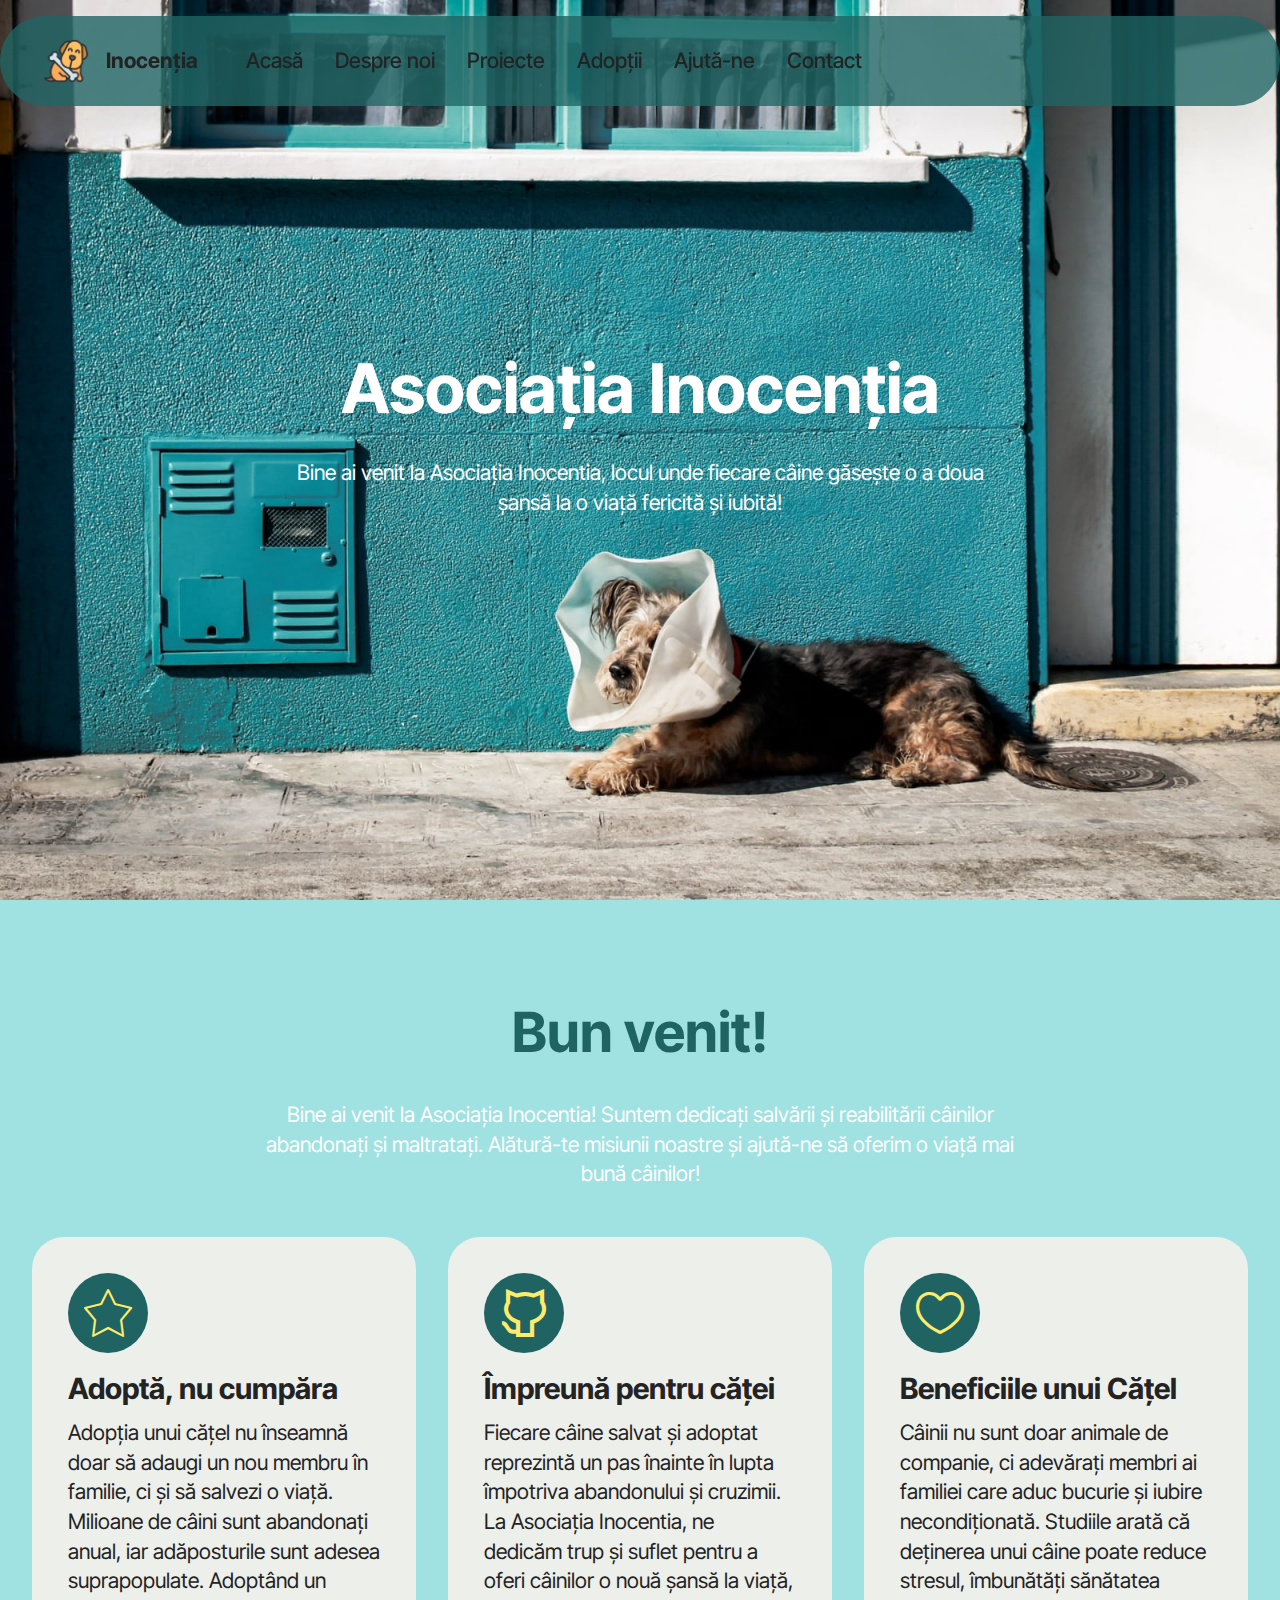
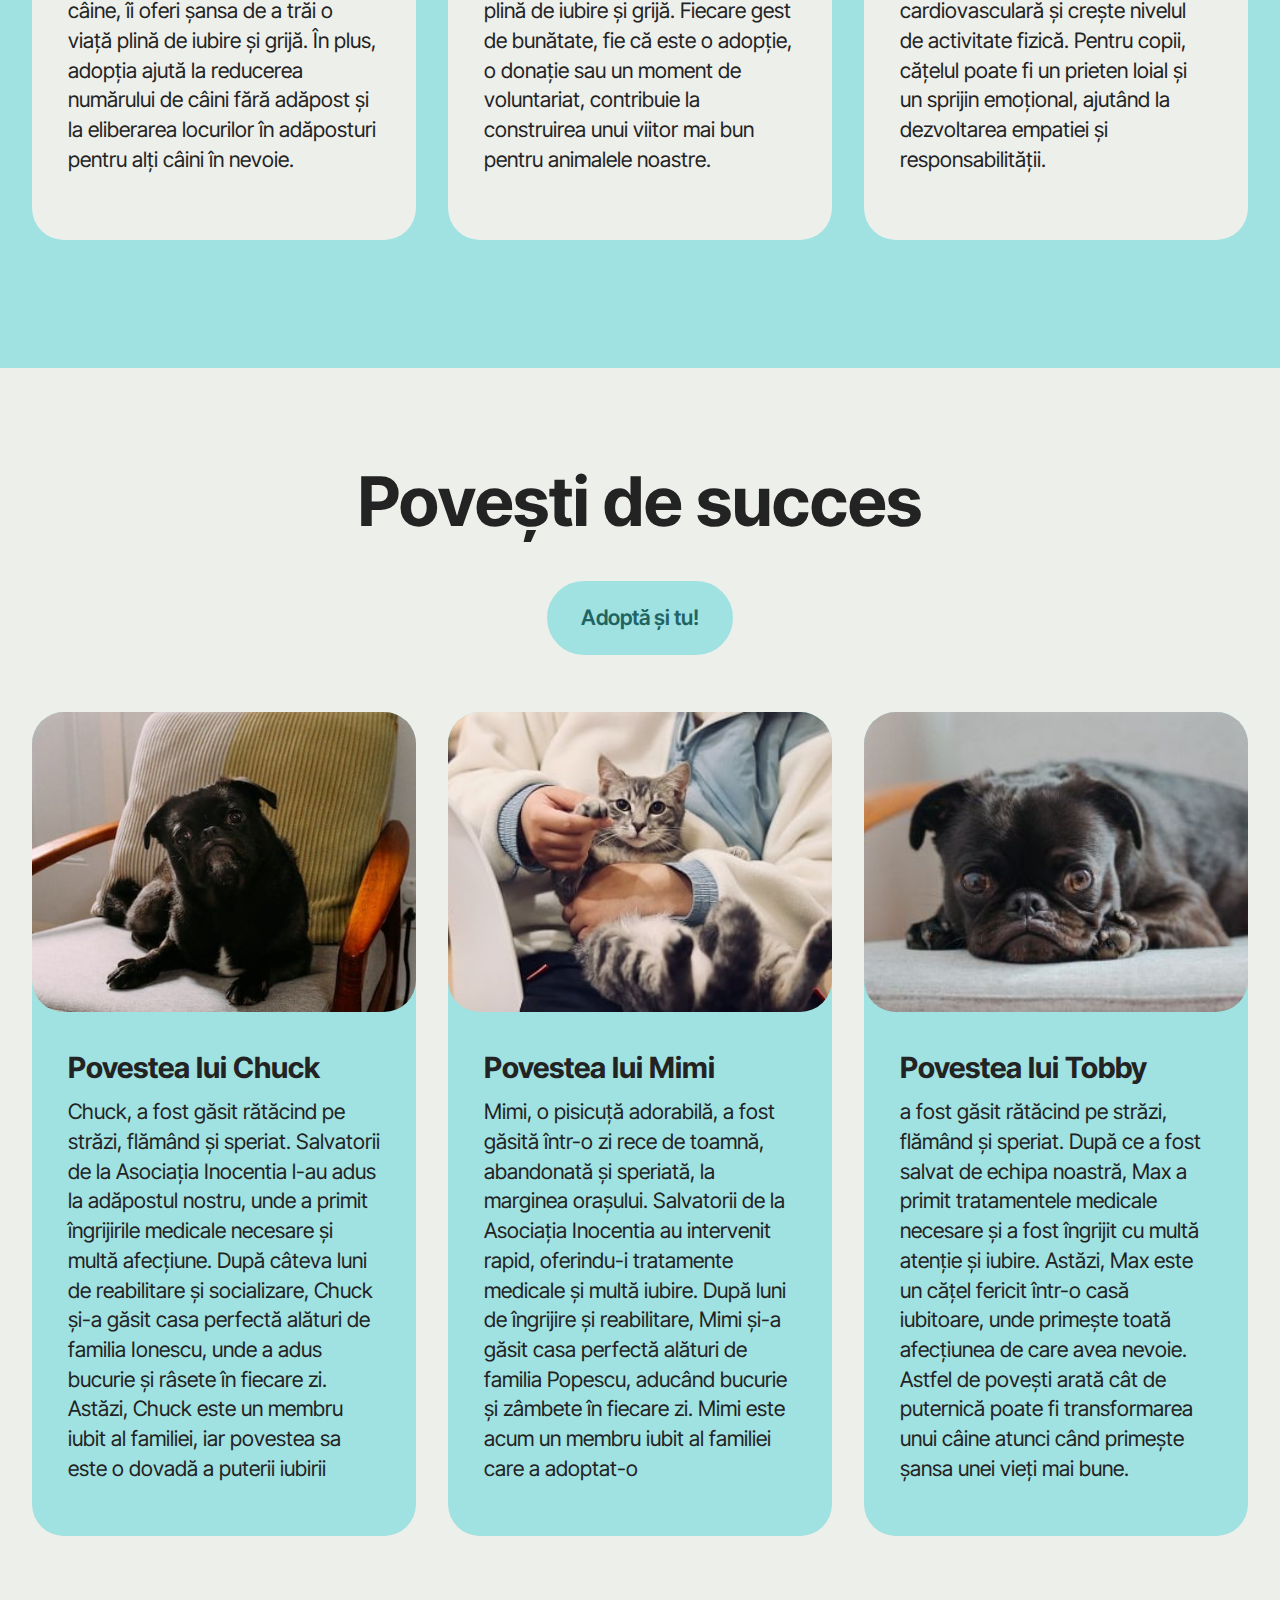
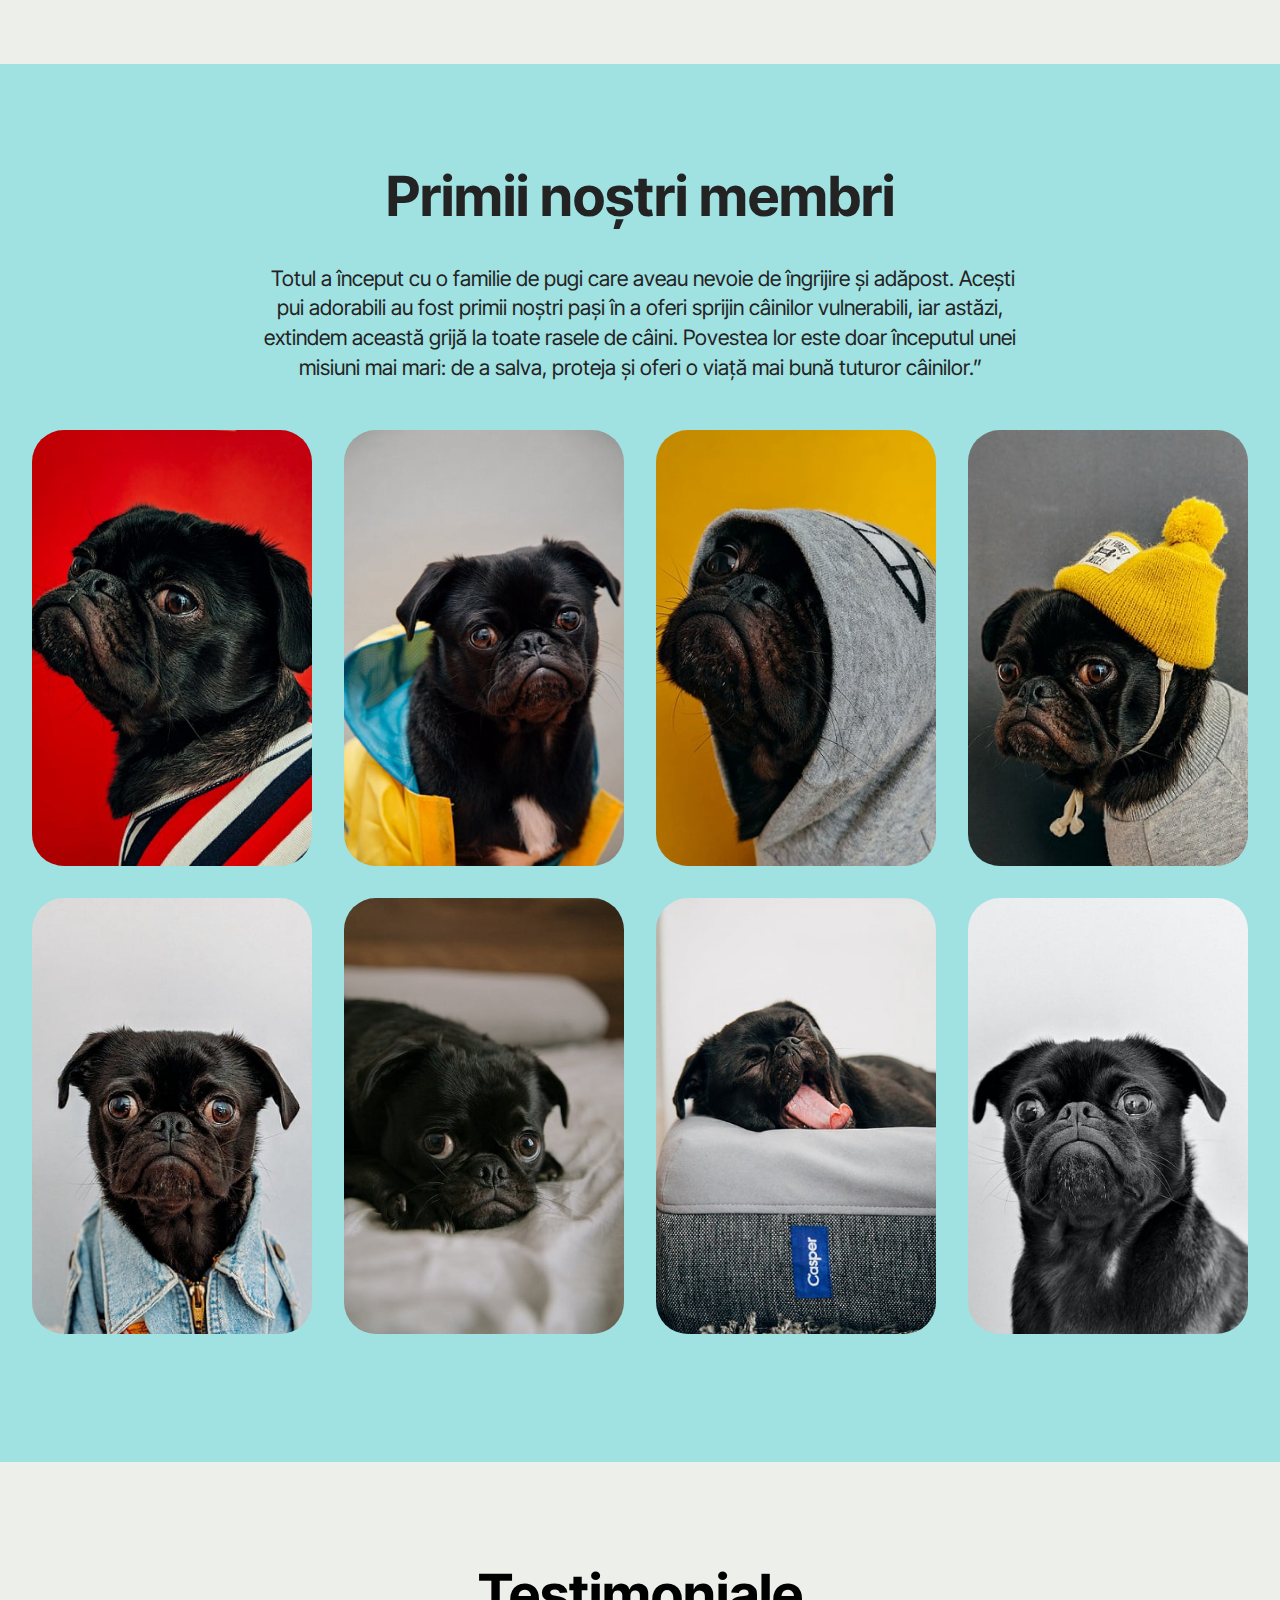
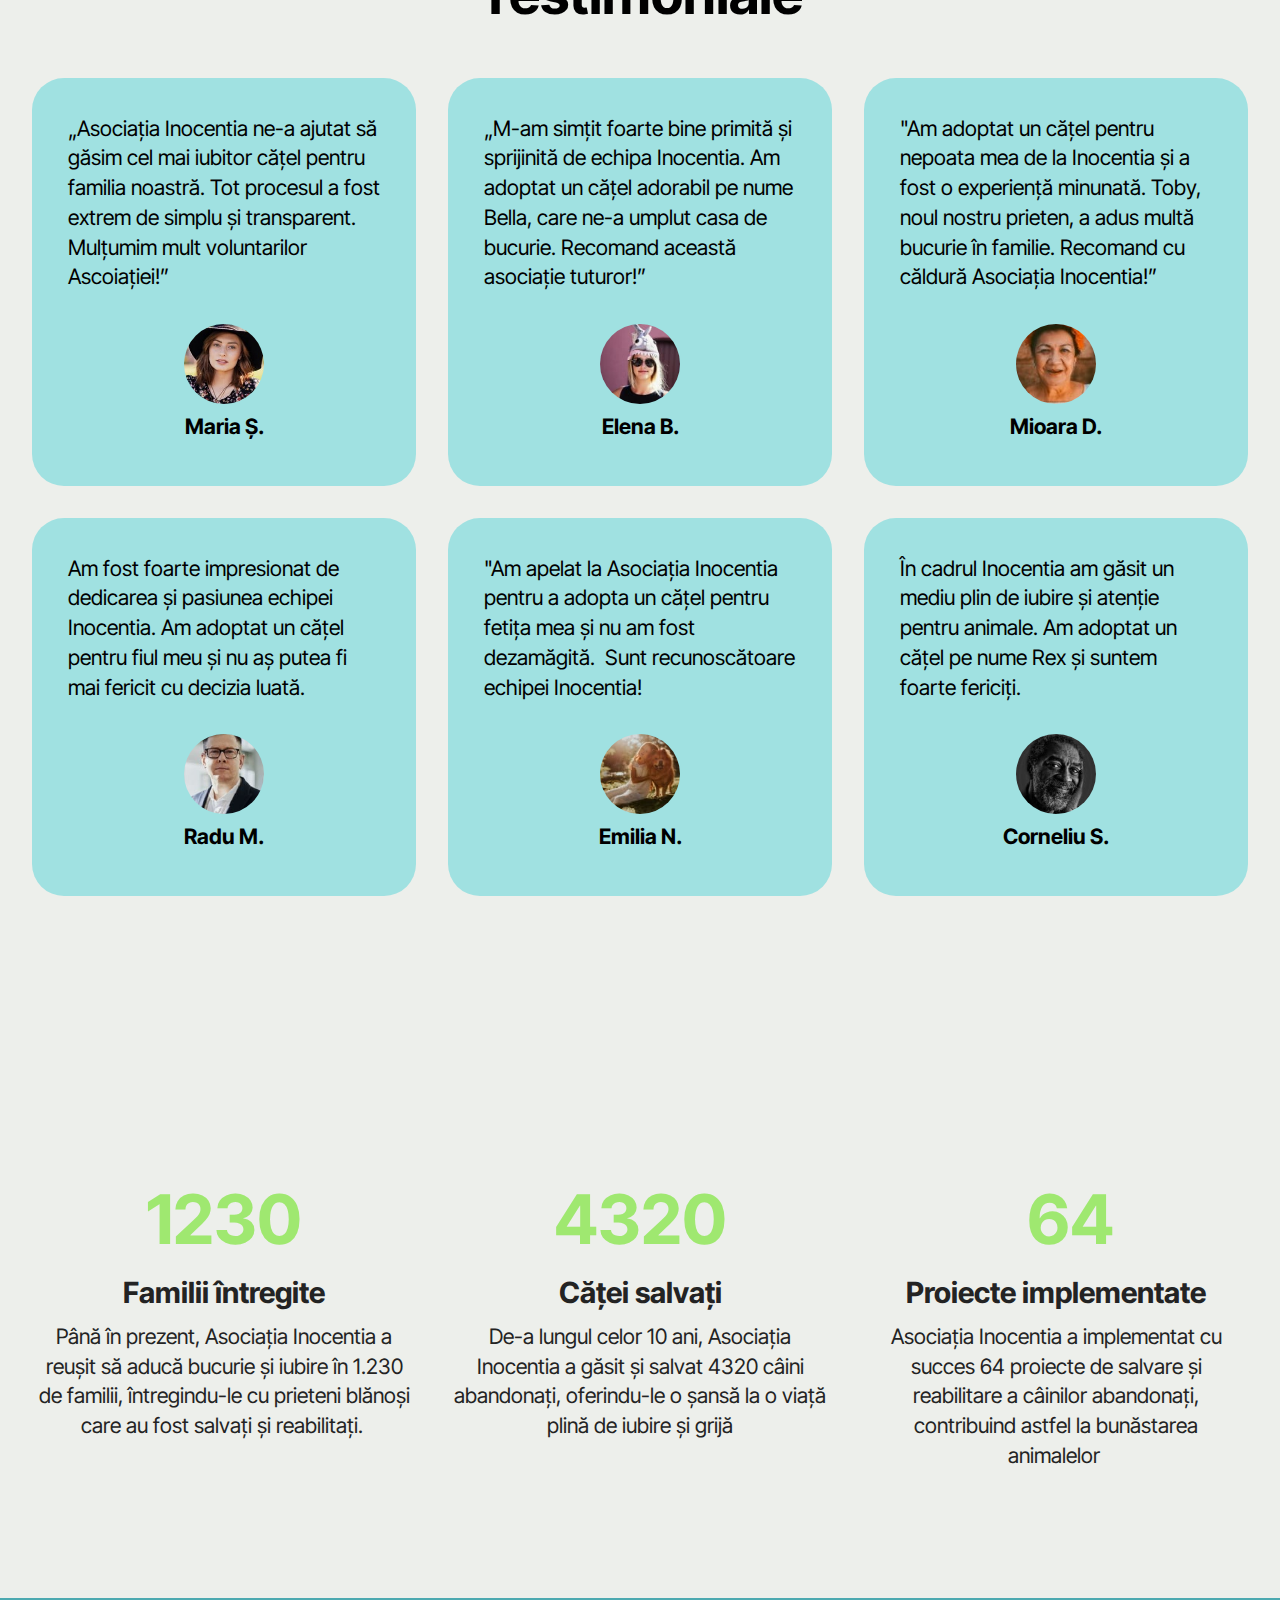
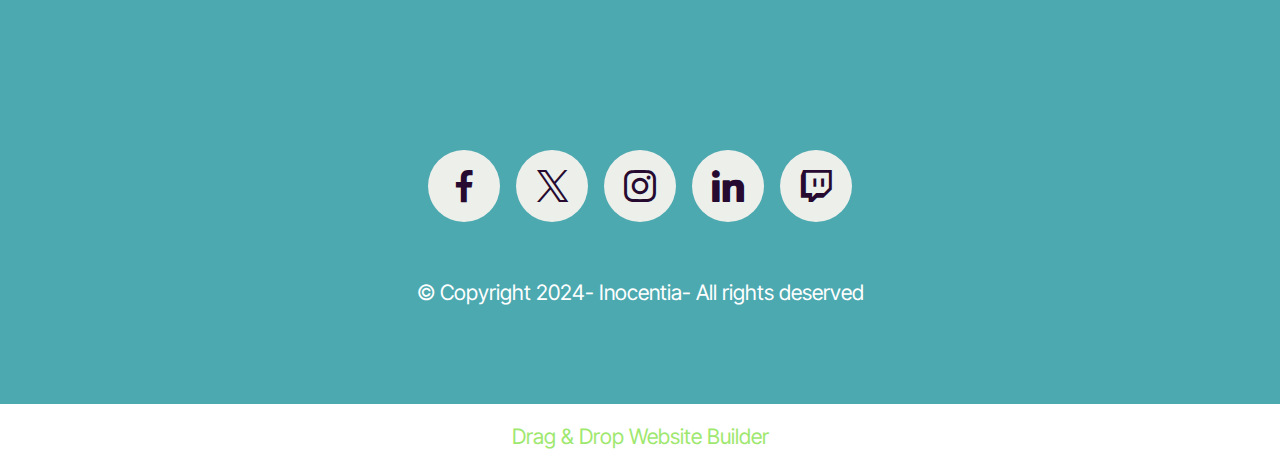
==== index.html @ c56ec5be "Prima versiune" ====
<!DOCTYPE html>
<html  >
<head>
  <!-- Site made with Mobirise Website Builder v5.9.18, https://mobirise.com -->
  <meta charset="UTF-8">
  <meta http-equiv="X-UA-Compatible" content="IE=edge">
  <meta name="generator" content="Mobirise v5.9.18, mobirise.com">
  <meta name="viewport" content="width=device-width, initial-scale=1, minimum-scale=1">
  <link rel="shortcut icon" href="assets/images/dog-50x50.png" type="image/x-icon">
  <meta name="description" content="">
  
  
  <title>Home</title>
  <link rel="stylesheet" href="assets/web/assets/mobirise-icons2/mobirise2.css">
  <link rel="stylesheet" href="assets/web/assets/mobirise-icons/mobirise-icons.css">
  <link rel="stylesheet" href="assets/web/assets/mobirise-icons-bold/mobirise-icons-bold.css">
  <link rel="stylesheet" href="assets/bootstrap/css/bootstrap.min.css">
  <link rel="stylesheet" href="assets/bootstrap/css/bootstrap-grid.min.css">
  <link rel="stylesheet" href="assets/bootstrap/css/bootstrap-reboot.min.css">
  <link rel="stylesheet" href="assets/dropdown/css/style.css">
  <link rel="stylesheet" href="assets/socicon/css/styles.css">
  <link rel="stylesheet" href="assets/theme/css/style.css">
  <link rel="preload" href="https://fonts.googleapis.com/css?family=Inter+Tight:100,200,300,400,500,600,700,800,900,100i,200i,300i,400i,500i,600i,700i,800i,900i&display=swap" as="style" onload="this.onload=null;this.rel='stylesheet'">
  <noscript><link rel="stylesheet" href="https://fonts.googleapis.com/css?family=Inter+Tight:100,200,300,400,500,600,700,800,900,100i,200i,300i,400i,500i,600i,700i,800i,900i&display=swap"></noscript>
  <link rel="preload" as="style" href="assets/mobirise/css/mbr-additional.css?v=dKPXNI"><link rel="stylesheet" href="assets/mobirise/css/mbr-additional.css?v=dKPXNI" type="text/css">

  
  
  
</head>
<body>
  
  <section data-bs-version="5.1" class="menu menu1 cid-uAkhq9HqtE" once="menu" id="menu01-1e">
	

	<nav class="navbar navbar-dropdown navbar-fixed-top navbar-expand-lg">
		<div class="container">
			<div class="navbar-brand">
				<span class="navbar-logo">
					<a href="https://mobiri.se">
						<img src="assets/images/dog-50x50.png" alt="Mobirise Website Builder" style="height: 3rem;">
					</a>
				</span>
				<span class="navbar-caption-wrap"><a class="navbar-caption text-black display-4" href="https://mobiri.se">Inocenția</a></span>
			</div>
			<button class="navbar-toggler" type="button" data-toggle="collapse" data-bs-toggle="collapse" data-target="#navbarSupportedContent" data-bs-target="#navbarSupportedContent" aria-controls="navbarNavAltMarkup" aria-expanded="false" aria-label="Toggle navigation">
				<div class="hamburger">
					<span></span>
					<span></span>
					<span></span>
					<span></span>
				</div>
			</button>
			<div class="collapse navbar-collapse" id="navbarSupportedContent">
				<ul class="navbar-nav nav-dropdown nav-right" data-app-modern-menu="true"><li class="nav-item">
						<a class="nav-link link text-black display-4" href="https://mobiri.se">Acasă</a>
					</li>
					<li class="nav-item">
						<a class="nav-link link text-black display-4" href="https://mobiri.se" aria-expanded="false">Despre noi</a>
					</li>
					<li class="nav-item">
						<a class="nav-link link text-black display-4" href="https://mobiri.se">Proiecte</a>
					</li><li class="nav-item"><a class="nav-link link text-black display-4" href="https://mobiri.se">Adopții</a></li><li class="nav-item"><a class="nav-link link text-black display-4" href="https://mobiri.se">Ajută-ne</a></li><li class="nav-item"><a class="nav-link link text-black display-4" href="https://mobiri.se">Contact</a></li></ul>
				
				
			</div>
		</div>
	</nav>
</section>

<section data-bs-version="5.1" class="header09 startm5 cid-uzTaJG00Li mbr-fullscreen" id="header09-1">	
    
	
	
	<div class="container-fluid">
		<div class="row">
			<div class="content-wrap col-12 col-md-8">
				<h1 class="mbr-section-title mbr-fonts-style mbr-white mb-4 display-1"><strong>Asociația Inocenția</strong><strong><br></strong></h1>
				
				<p class="mbr-fonts-style mbr-text mbr-white mb-4 display-7">Bine ai venit la Asociația Inocentia, locul unde fiecare câine găsește o a doua șansă la o viață fericită și iubită!</p>
				
			</div>
		</div>
	</div>
</section>

<section data-bs-version="5.1" class="features5 cid-uzYk9xejfq" id="features05-4">
  

  
  
  <div class="container">
    <div class="row mb-5 justify-content-center">
      <div class="col-12 content-head">
        <h3 class="mbr-section-title mbr-fonts-style align-center mb-0 display-2"><strong>Bun venit!</strong></h3>
        <h5 class="mbr-section-subtitle mbr-fonts-style align-center mb-0 mt-4 display-7">Bine ai venit la Asociația Inocentia! Suntem dedicați salvării și reabilitării câinilor abandonați și maltratați. Alătură-te misiunii noastre și ajută-ne să oferim o viață mai bună câinilor!</h5>
      </div>
    </div>
    <div class="row">
      <div class="item features-without-image col-12 col-md-6 col-lg-4 item-mb active">
        <div class="item-wrapper">
          <div class="card-box align-left">
            <div class="iconfont-wrapper">
              <span class="mbr-iconfont mbri-star" style="color: rgb(255, 235, 105); fill: rgb(255, 235, 105);"></span>
            </div>
            <h5 class="card-title mbr-fonts-style display-5"><strong>Adoptă, nu cumpăra</strong></h5>
            <p class="card-text mbr-fonts-style display-7">Adopția unui cățel nu înseamnă doar să adaugi un nou membru în familie, ci și să salvezi o viață. Milioane de câini sunt abandonați anual, iar adăposturile sunt adesea suprapopulate. Adoptând un câine, îi oferi șansa de a trăi o viață plină de iubire și grijă. În plus, adopția ajută la reducerea numărului de câini fără adăpost și la eliberarea locurilor în adăposturi pentru alți câini în nevoie.<br><br></p>

            
          </div>
        </div>
      </div><div class="item features-without-image col-12 col-md-6 col-lg-4 item-mb">
        <div class="item-wrapper">
          <div class="card-box align-left">
            <div class="iconfont-wrapper">
              <span class="mbr-iconfont mobi-mbri-github mobi-mbri" style="color: rgb(255, 235, 105); fill: rgb(255, 235, 105);"></span>
            </div>
            <h5 class="card-title mbr-fonts-style display-5"><strong>Împreună pentru căței</strong></h5>
            <p class="card-text mbr-fonts-style display-7">Fiecare câine salvat și adoptat reprezintă un pas înainte în lupta împotriva abandonului și cruzimii. La Asociația Inocentia, ne dedicăm trup și suflet pentru a oferi câinilor o nouă șansă la viață, plină de iubire și grijă. Fiecare gest de bunătate, fie că este o adopție, o donație sau un moment de voluntariat, contribuie la construirea unui viitor mai bun pentru animalele noastre.&nbsp;</p>

            
          </div>
        </div>
      </div><div class="item features-without-image col-12 col-md-6 col-lg-4 item-mb">
        <div class="item-wrapper">
          <div class="card-box align-left">
            <div class="iconfont-wrapper">
              <span class="mbr-iconfont mbrib-hearth" style="color: rgb(255, 235, 105); fill: rgb(255, 235, 105);"></span>
            </div>
            <h5 class="card-title mbr-fonts-style display-5"><strong>Beneficiile unui Cățel</strong></h5>
            <p class="card-text mbr-fonts-style display-7">Câinii nu sunt doar animale de companie, ci adevărați membri ai familiei care aduc bucurie și iubire necondiționată. Studiile arată că deținerea unui câine poate reduce stresul, îmbunătăți sănătatea cardiovasculară și crește nivelul de activitate fizică. Pentru copii, cățelul poate fi un prieten loial și un sprijin emoțional, ajutând la dezvoltarea empatiei și responsabilității.&nbsp;</p>

            
          </div>
        </div>
      </div>
      
      
    </div>
  </div>
</section>

<section data-bs-version="5.1" class="features6 start cid-uzYjAkvwRw" id="features06-3">
	
	
	<div class="container">
		<div class="row justify-content-center">
			<div class="col-12 content-head">
				<div class="mbr-section-head mb-5">
					<h4 class="mbr-section-title mbr-fonts-style align-center mb-0 display-1"><strong>Povești de succes</strong><br></h4>
					
					<div class="mbr-section-btn item-footer mt-4"><a href="" class="btn item-btn btn-warning display-7">Adoptă și tu!</a></div>
				</div>
			</div>
		</div>
		<div class="row">
			<div class="item features-image col-12 col-md-6 col-lg-4">
				<div class="item-wrapper">
					<div class="item-img">
						<img src="assets/images/pugg-454x427.jpg" alt="Mobirise Website Builder">
					</div>
					<div class="item-content">
						<h5 class="item-title mbr-fonts-style display-5"><strong>Povestea lui Chuck</strong></h5>
						<p class="mbr-text mbr-fonts-style display-7">Chuck, a fost găsit rătăcind pe străzi, flămând și speriat. Salvatorii de la Asociația Inocentia l-au adus la adăpostul nostru, unde a primit îngrijirile medicale necesare și multă afecțiune. După câteva luni de reabilitare și socializare, Chuck și-a găsit casa perfectă alături de familia Ionescu, unde a adus bucurie și râsete în fiecare zi. Astăzi, Chuck este un membru iubit al familiei, iar povestea sa este o dovadă a puterii iubirii&nbsp;</p>
						
					</div>
				</div>
			</div>
			<div class="item features-image col-12 col-md-6 col-lg-4">
				<div class="item-wrapper">
					<div class="item-img">
						<img src="assets/images/pisi-341x251.jpg" alt="Mobirise Website Builder">
					</div>
					<div class="item-content">
						<h5 class="item-title mbr-fonts-style display-5"><strong>Povestea lui Mimi</strong></h5>
						<p class="mbr-text mbr-fonts-style display-7">Mimi, o pisicuță adorabilă, a fost găsită într-o zi rece de toamnă, abandonată și speriată, la marginea orașului. Salvatorii de la Asociația Inocentia au intervenit rapid, oferindu-i tratamente medicale și multă iubire. După luni de îngrijire și reabilitare, Mimi și-a găsit casa perfectă alături de familia Popescu, aducând bucurie și zâmbete în fiecare zi. Mimi este acum un membru iubit al familiei care a adoptat-o</p>
						
					</div>
				</div>
			</div>
			<div class="item features-image col-12 col-md-6 col-lg-4">
				<div class="item-wrapper">
					<div class="item-img">
						<img src="assets/images/sadpug-341x246.jpg" alt="Mobirise Website Builder">
					</div>
					<div class="item-content">
						<h5 class="item-title mbr-fonts-style display-5"><strong>Povestea lui Tobby</strong></h5>
						<p class="mbr-text mbr-fonts-style display-7">a fost găsit rătăcind pe străzi, flămând și speriat. După ce a fost salvat de echipa noastră, Max a primit tratamentele medicale necesare și a fost îngrijit cu multă atenție și iubire. Astăzi, Max este un cățel fericit într-o casă iubitoare, unde primește toată afecțiunea de care avea nevoie. Astfel de povești arată cât de puternică poate fi transformarea unui câine atunci când primește șansa unei vieți mai bune.<br>
						</p>
						
					</div>
				</div>
			</div>
		</div>
	</div>
</section>

<section data-bs-version="5.1" class="gallery1 mbr-gallery cid-uAkGqaJvt7" id="gallery01-1f">
    
    

    <div class="container-fluid">
        <div class="row justify-content-center">
            <div class="col-12 content-head">
                <div class="mb-5">
                    <h3 class="mbr-section-title mbr-fonts-style align-center m-0 display-2"><strong>Primii noștri membri</strong></h3>
                    <h4 class="mbr-section-subtitle mbr-fonts-style align-center mb-0 mt-4 display-7">&nbsp;Totul a început cu o familie de pugi care aveau nevoie de îngrijire și adăpost. Acești pui adorabili au fost primii noștri pași în a oferi sprijin câinilor vulnerabili, iar astăzi, extindem această grijă la toate rasele de câini. Povestea lor este doar începutul unei misiuni mai mari: de a salva, proteja și oferi o viață mai bună tuturor câinilor.”</h4>
                </div>
            </div>
        </div>
        
        <div class="row mbr-gallery">
            <div class="col-12 col-md-6 col-lg-3 item gallery-image">
                <div class="item-wrapper mb-3" data-toggle="modal" data-bs-toggle="modal" data-target="#uAlmccQHKN-modal" data-bs-target="#uAlmccQHKN-modal">
                    <img class="w-100" src="assets/images/pugred-407x526.jpg" alt="Mobirise Website Builder" data-slide-to="0" data-bs-slide-to="0" data-target="#lb-uAlmccQHKN" data-bs-target="#lb-uAlmccQHKN">
                    <div class="icon-wrapper">
                        <span class="mobi-mbri mobi-mbri-search mbr-iconfont mbr-iconfont-btn"></span>
                    </div>
                </div>
                
            </div>
            <div class="col-12 col-md-6 col-lg-3 item gallery-image">
                <div class="item-wrapper mb-3" data-toggle="modal" data-bs-toggle="modal" data-target="#uAlmccQHKN-modal" data-bs-target="#uAlmccQHKN-modal">
                    <img class="w-100" src="assets/images/yellowpug-394x590.jpg" alt="Mobirise Website Builder" data-slide-to="1" data-bs-slide-to="1" data-target="#lb-uAlmccQHKN" data-bs-target="#lb-uAlmccQHKN">
                    <div class="icon-wrapper">
                        <span class="mobi-mbri mobi-mbri-search mbr-iconfont mbr-iconfont-btn"></span>
                    </div>
                </div>
                
            </div>
            <div class="col-12 col-md-6 col-lg-3 item gallery-image">
                <div class="item-wrapper mb-3" data-toggle="modal" data-bs-toggle="modal" data-target="#uAlmccQHKN-modal" data-bs-target="#uAlmccQHKN-modal">
                    <img class="w-100" src="assets/images/pugshark-408x503.jpg" alt="Mobirise Website Builder" data-slide-to="2" data-bs-slide-to="2" data-target="#lb-uAlmccQHKN" data-bs-target="#lb-uAlmccQHKN">
                    <div class="icon-wrapper">
                        <span class="mobi-mbri mobi-mbri-search mbr-iconfont mbr-iconfont-btn"></span>
                    </div>
                </div>
                
            </div>
            <div class="col-12 col-md-6 col-lg-3 item gallery-image">
                <div class="item-wrapper mb-3" data-toggle="modal" data-bs-toggle="modal" data-target="#uAlmccQHKN-modal" data-bs-target="#uAlmccQHKN-modal">
                    <img class="w-100" src="assets/images/hatdog-368x489.jpg" alt="Mobirise Website Builder" data-slide-to="3" data-bs-slide-to="3" data-target="#lb-uAlmccQHKN" data-bs-target="#lb-uAlmccQHKN">
                    <div class="icon-wrapper">
                        <span class="mobi-mbri mobi-mbri-search mbr-iconfont mbr-iconfont-btn"></span>
                    </div>
                </div>
                
            </div>
            <div class="col-12 col-md-6 col-lg-3 item gallery-image">
                <div class="item-wrapper mb-3" data-toggle="modal" data-bs-toggle="modal" data-target="#uAlmccQHKN-modal" data-bs-target="#uAlmccQHKN-modal">
                    <img class="w-100" src="assets/images/jacketdog-398x554.jpg" alt="Mobirise Website Builder" data-slide-to="4" data-bs-slide-to="4" data-target="#lb-uAlmccQHKN" data-bs-target="#lb-uAlmccQHKN">
                    <div class="icon-wrapper">
                        <span class="mobi-mbri mobi-mbri-search mbr-iconfont mbr-iconfont-btn"></span>
                    </div>
                </div>
                
            </div>
            <div class="col-12 col-md-6 col-lg-3 item gallery-image">
                <div class="item-wrapper mb-3" data-toggle="modal" data-bs-toggle="modal" data-target="#uAlmccQHKN-modal" data-bs-target="#uAlmccQHKN-modal">
                    <img class="w-100" src="assets/images/scarred-410x615.jpg" alt="Mobirise Website Builder" data-slide-to="5" data-bs-slide-to="5" data-target="#lb-uAlmccQHKN" data-bs-target="#lb-uAlmccQHKN">
                    <div class="icon-wrapper">
                        <span class="mobi-mbri mobi-mbri-search mbr-iconfont mbr-iconfont-btn"></span>
                    </div>
                </div>
                
            </div>
            <div class="col-12 col-md-6 col-lg-3 item gallery-image">
                <div class="item-wrapper mb-3" data-toggle="modal" data-bs-toggle="modal" data-target="#uAlmccQHKN-modal" data-bs-target="#uAlmccQHKN-modal">
                    <img class="w-100" src="assets/images/sleepy-404x604.jpg" alt="Mobirise Website Builder" data-slide-to="6" data-bs-slide-to="6" data-target="#lb-uAlmccQHKN" data-bs-target="#lb-uAlmccQHKN">
                    <div class="icon-wrapper">
                        <span class="mobi-mbri mobi-mbri-search mbr-iconfont mbr-iconfont-btn"></span>
                    </div>
                </div>
                
            </div>
            <div class="col-12 col-md-6 col-lg-3 item gallery-image">
                <div class="item-wrapper mb-3" data-toggle="modal" data-bs-toggle="modal" data-target="#uAlmccQHKN-modal" data-bs-target="#uAlmccQHKN-modal">
                    <img class="w-100" src="assets/images/saddie-410x547.jpg" alt="Mobirise Website Builder" data-slide-to="7" data-bs-slide-to="7" data-target="#lb-uAlmccQHKN" data-bs-target="#lb-uAlmccQHKN">
                    <div class="icon-wrapper">
                        <span class="mobi-mbri mobi-mbri-search mbr-iconfont mbr-iconfont-btn"></span>
                    </div>
                </div>
                
            </div>
        </div>

        <div class="modal mbr-slider" tabindex="-1" role="dialog" aria-hidden="true" id="uAlmccQHKN-modal">
            <div class="modal-dialog" role="document">
                <div class="modal-content">
                    <div class="modal-body">
                        <div class="carousel slide" data-pause="false" data-bs-pause="false" id="lb-uAlmccQHKN" data-interval="5000" data-bs-interval="5000">
                            <div class="carousel-inner">
                                <div class="carousel-item active">
                                    <img class="d-block w-100" src="assets/images/pugred-407x526.jpg" alt="Mobirise Website Builder">
                                </div>
                                <div class="carousel-item">
                                    <img class="d-block w-100" src="assets/images/yellowpug-394x590.jpg" alt="Mobirise Website Builder">
                                </div>
                                <div class="carousel-item">
                                    <img class="d-block w-100" src="assets/images/pugshark-408x503.jpg" alt="Mobirise Website Builder">
                                </div>
                                <div class="carousel-item">
                                    <img class="d-block w-100" src="assets/images/hatdog-368x489.jpg" alt="Mobirise Website Builder">
                                </div>
                                <div class="carousel-item">
                                    <img class="d-block w-100" src="assets/images/jacketdog-398x554.jpg" alt="Mobirise Website Builder">
                                </div>
                                <div class="carousel-item">
                                    <img class="d-block w-100" src="assets/images/scarred-410x615.jpg" alt="Mobirise Website Builder">
                                </div>
                                <div class="carousel-item">
                                    <img class="d-block w-100" src="assets/images/sleepy-404x604.jpg" alt="Mobirise Website Builder">
                                </div>
                                <div class="carousel-item">
                                    <img class="d-block w-100" src="assets/images/saddie-410x547.jpg" alt="Mobirise Website Builder">
                                </div>
                            </div>
                            <ol class="carousel-indicators">
                                <li data-slide-to="0" data-bs-slide-to="0" class="active" data-target="#lb-uAlmccQHKN" data-bs-target="#lb-uAlmccQHKN"></li>
                                <li data-slide-to="1" data-bs-slide-to="1" data-target="#lb-uAlmccQHKN" data-bs-target="#lb-uAlmccQHKN"></li>
                                <li data-slide-to="2" data-bs-slide-to="2" data-target="#lb-uAlmccQHKN" data-bs-target="#lb-uAlmccQHKN"></li>
                                <li data-slide-to="3" data-bs-slide-to="3" data-target="#lb-uAlmccQHKN" data-bs-target="#lb-uAlmccQHKN"></li>
                                <li data-slide-to="4" data-bs-slide-to="4" data-target="#lb-uAlmccQHKN" data-bs-target="#lb-uAlmccQHKN"></li>
                                <li data-slide-to="5" data-bs-slide-to="5" data-target="#lb-uAlmccQHKN" data-bs-target="#lb-uAlmccQHKN"></li>
                                <li data-slide-to="6" data-bs-slide-to="6" data-target="#lb-uAlmccQHKN" data-bs-target="#lb-uAlmccQHKN"></li>
                                <li data-slide-to="7" data-bs-slide-to="7" data-target="#lb-uAlmccQHKN" data-bs-target="#lb-uAlmccQHKN"></li>
                            </ol>
                            <a role="button" href="" class="close" data-dismiss="modal" data-bs-dismiss="modal" aria-label="Close">
                            </a>
                            <a class="carousel-control-prev carousel-control" role="button" data-slide="prev" data-bs-slide="prev" href="#lb-uAlmccQHKN">
                                <span class="mobi-mbri mobi-mbri-arrow-prev" aria-hidden="true"></span>
                                <span class="sr-only visually-hidden">Previous</span>
                            </a>
                            <a class="carousel-control-next carousel-control" role="button" data-slide="next" data-bs-slide="next" href="#lb-uAlmccQHKN">
                                <span class="mobi-mbri mobi-mbri-arrow-next" aria-hidden="true"></span>
                                <span class="sr-only visually-hidden">Next</span>
                            </a>
                        </div>
                    </div>
                </div>
            </div>
        </div>
    </div>
</section>

<section data-bs-version="5.1" class="people04 cid-uAfy7wznTK" id="people04-9">
	
	
	<div class="container">
		<div class="row mb-5 justify-content-center">
			<div class="col-12 mb-0 content-head">
				<h3 class="mbr-section-title mbr-fonts-style align-center mb-0 display-2"><strong>Testimoniale</strong></h3>
				
			</div>
		</div>
		<div class="row mbr-masonry" data-masonry="{&quot;percentPosition&quot;: true }">
			<div class="item features-without-image col-12 col-md-6 col-lg-4 active">
				<div class="item-wrapper">
					<div class="card-box align-left">
						<p class="card-text mbr-fonts-style display-7">„Asociația Inocentia ne-a ajutat să găsim cel mai iubitor cățel pentru familia noastră. Tot procesul a fost extrem de simplu și transparent. Mulțumim mult voluntarilor Ascoiației!”<br></p>
						<div class="img-wrapper mt-4 mb-2">
							<img src="assets/images/fatapalarie-160x239.jpeg" alt="" data-slide-to="0" data-bs-slide-to="0">
						</div>
						<h5 class="card-title mbr-fonts-style display-7"><strong>Maria Ș.</strong></h5>
					</div>
				</div>
			</div>
			<div class="item features-without-image col-12 col-md-6 col-lg-4">
				<div class="item-wrapper">
					<div class="card-box align-left">
						<p class="card-text mbr-fonts-style display-7">„M-am simțit foarte bine primită și sprijinită de echipa Inocentia. Am adoptat un cățel adorabil pe nume Bella, care ne-a umplut casa de bucurie. Recomand această asociație tuturor!”</p>
						<div class="img-wrapper mt-4 mb-2">
							<img src="assets/images/sharkgirl-160x107.jpg" data-slide-to="1" data-bs-slide-to="1" alt="">
						</div>
						<h5 class="card-title mbr-fonts-style display-7"><strong>Elena B.</strong></h5>
					</div>
				</div>
			</div>
			<div class="item features-without-image col-12 col-md-6 col-lg-4">
				<div class="item-wrapper">
					<div class="card-box align-left">
						<p class="card-text mbr-fonts-style display-7">"Am adoptat un cățel pentru nepoata mea de la Inocentia și a fost o experiență minunată. Toby, noul nostru prieten, a adus multă bucurie în familie. Recomand cu căldură Asociația Inocentia!”</p>
						<div class="img-wrapper mt-4 mb-2">
							<img src="assets/images/flori-1-160x230.jpeg" data-slide-to="2" data-bs-slide-to="2" alt="">
						</div>
						<h5 class="card-title mbr-fonts-style display-7"><strong>Mioara D.</strong></h5>
					</div>
				</div>
			</div>
			
			<div class="item features-without-image col-12 col-md-6 col-lg-4">
				<div class="item-wrapper">
					<div class="card-box align-left">
						<p class="card-text mbr-fonts-style display-7">Am fost foarte impresionat de dedicarea și pasiunea echipei Inocentia. Am adoptat un cățel pentru fiul meu și nu aș putea fi mai fericit cu decizia luată.&nbsp;</p>
						<div class="img-wrapper mt-4 mb-2">
							<img src="assets/images/radu-160x239.jpeg" data-slide-to="4" data-bs-slide-to="4" alt="">
						</div>
						<h5 class="card-title mbr-fonts-style display-7"><strong>Radu M.</strong></h5>
					</div>
				</div>
			</div>
			<div class="item features-without-image col-12 col-md-6 col-lg-4">
				<div class="item-wrapper">
					<div class="card-box align-left">
						<p class="card-text mbr-fonts-style display-7">"Am apelat la Asociația Inocentia pentru a adopta un cățel pentru fetița mea și nu am fost dezamăgită.&nbsp; Sunt recunoscătoare echipei Inocentia!</p>
						<div class="img-wrapper mt-4 mb-2">
							<img src="assets/images/pexels-bertellifotografia-573293-160x107.jpg" data-slide-to="5" data-bs-slide-to="5" alt="femeie brunetă cu ochelari și un zâmbet larg">
						</div>
						<h5 class="card-title mbr-fonts-style display-7"><strong>Emilia N.</strong></h5>
					</div>
				</div>
			</div><div class="item features-without-image col-12 col-md-6 col-lg-4">
				<div class="item-wrapper">
					<div class="card-box align-left">
						<p class="card-text mbr-fonts-style display-7">În cadrul Inocentia am găsit un mediu plin de iubire și atenție pentru animale. Am adoptat un cățel pe nume Rex și suntem foarte fericiți.&nbsp;</p>
						<div class="img-wrapper mt-4 mb-2">
							<img src="assets/images/cornel-1-160x200.jpeg" data-slide-to="6" data-bs-slide-to="7" alt="femeie brunetă cu ochelari și un zâmbet larg">
						</div>
						<h5 class="card-title mbr-fonts-style display-7"><strong>Corneliu S.</strong></h5>
					</div>
				</div>
			</div>
		</div>
	</div>
</section>

<section data-bs-version="5.1" class="counter1 counters cid-uAfJvLwsI1" id="counter1-a">
	

	
	
	<div class="container">
		
		<div class="row content-row mt-4">
			<div class="item features-without-image col-12 col-md-6 col-lg-4 item-mb active">
				<div class="item-wrapper">
					<div class="title mb-3">
						<h3 class="count mbr-fonts-style display-1">1230</h3>
					</div>
					<h4 class="card-title mbr-fonts-style display-5"><strong>Familii întregite</strong></h4>
					<p class="mbr-text card-text mbr-fonts-style mb-0 display-7">Până în prezent, Asociația Inocentia a reușit să aducă bucurie și iubire în 1.230 de familii, întregindu-le cu prieteni blănoși care au fost salvați și reabilitați.&nbsp;</p>
				</div>
			</div>
			<div class="item features-without-image col-12 col-md-6 col-lg-4 item-mb">
				<div class="item-wrapper">
					<div class="title mb-3">
						<h3 class="count mbr-fonts-style display-1">4320</h3>
					</div>
					<h4 class="card-title mbr-fonts-style display-5"><strong>Căței salvați</strong></h4>
					<p class="mbr-text card-text mbr-fonts-style mb-0 display-7">De-a lungul celor 10 ani, Asociația Inocentia a găsit și salvat 4320 câini abandonați, oferindu-le o șansă la o viață plină de iubire și grijă
<br>
<br></p>
				</div>
			</div>
			<div class="item features-without-image col-12 col-md-6 col-lg-4 item-mb">
				<div class="item-wrapper">
					<div class="title mb-3">
						<h3 class="count mbr-fonts-style display-1">&nbsp; 64</h3>
					</div>
					<h4 class="card-title mbr-fonts-style display-5"><strong>Proiecte implementate</strong></h4>
					<p class="mbr-text card-text mbr-fonts-style mb-0 display-7">Asociația Inocentia a implementat cu succes 64 proiecte de salvare și reabilitare a câinilor abandonați, contribuind astfel la bunăstarea animalelor&nbsp;</p>
				</div>
			</div>


		</div>
	</div>
</section>

<section data-bs-version="5.1" class="footer3 cid-uAgH5UQiWy" once="footers" id="footer03-q">

        

    

    <div class="container">
        <div class="row">
            <div class="row-links">
                <ul class="header-menu">
                  
                  
                  
                  
                <li class="header-menu-item mbr-fonts-style display-5"></li><li class="header-menu-item mbr-fonts-style display-5"></li><li class="header-menu-item mbr-fonts-style display-5"></li><li class="header-menu-item mbr-fonts-style display-5"></li></ul>
              </div>

            <div class="col-12 mt-4">
                <div class="social-row">
                    <div class="soc-item">
                        <a href="https://mobiri.se/" target="_blank">
                            <span class="mbr-iconfont socicon socicon-facebook display-7"></span>
                        </a>
                    </div>
                    <div class="soc-item">
                        <a href="https://mobiri.se/" target="_blank">
                            <span class="mbr-iconfont socicon-twitter socicon"></span>
                        </a>
                    </div>
                    <div class="soc-item">
                        <a href="https://www.facebook.com/?locale=ro_RO" target="_blank">
                            <span class="mbr-iconfont socicon-instagram socicon"></span>
                        </a>
                    </div>
                    <div class="soc-item">
                        <a href="https://mobiri.se/" target="_blank">
                            <span class="mbr-iconfont socicon socicon-linkedin"></span>
                        </a>
                    </div>
                    <div class="soc-item">
                        <a href="https://mobiri.se/" target="_blank">
                            <span class="mbr-iconfont socicon socicon-twitch"></span>
                        </a>
                    </div>
                </div>
            </div>
            <div class="col-12 mt-5">
                <p class="mbr-fonts-style copyright display-7">
                    © Copyright 2024- Inocentia- All rights deserved</p>
            </div>
        </div>
    </div>
</section><section class="display-7" style="padding: 0;align-items: center;justify-content: center;flex-wrap: wrap;    align-content: center;display: flex;position: relative;height: 4rem;"><a href="https://mobiri.se/3684304" style="flex: 1 1;height: 4rem;position: absolute;width: 100%;z-index: 1;"><img alt="" style="height: 4rem;" src="[data-uri]"></a><p style="margin: 0;text-align: center;" class="display-7">&#8204;</p><a style="z-index:1" href="https://mobirise.com/drag-drop-website-builder.html">Drag & Drop Website Builder</a></section><script src="assets/bootstrap/js/bootstrap.bundle.min.js"></script>  <script src="assets/smoothscroll/smooth-scroll.js"></script>  <script src="assets/ytplayer/index.js"></script>  <script src="assets/dropdown/js/navbar-dropdown.js"></script>  <script src="assets/masonry/masonry.pkgd.min.js"></script>  <script src="assets/imagesloaded/imagesloaded.pkgd.min.js"></script>  <script src="assets/viewportchecker/viewportchecker.js"></script>  <script src="assets/theme/js/script.js"></script>  
  
  
</body>
</html>
---- assets/web/assets/mobirise-icons2/mobirise2.css ----
@font-face {
  font-family: 'Moririse2';
  font-display: swap;
  src:  url('mobirise2.eot?f2bix4');
  src:  url('mobirise2.eot?f2bix4#iefix') format('embedded-opentype'),
    url('mobirise2.ttf?f2bix4') format('truetype'),
    url('mobirise2.woff?f2bix4') format('woff'),
    url('mobirise2.svg?f2bix4#mobirise2') format('svg');
  font-weight: normal;
  font-style: normal;
}

[class^="mobi-"], [class*=" mobi-"] {
  /* use !important to prevent issues with browser extensions that change fonts */
  font-family: 'Moririse2' !important;
  speak: none;
  font-style: normal;
  font-weight: normal;
  font-variant: normal;
  text-transform: none;
  line-height: 1;

  /* Better Font Rendering =========== */
  -webkit-font-smoothing: antialiased;
  -moz-osx-font-smoothing: grayscale;
}

.mobi-mbri-add-submenu:before {
  content: "\e900";
}
.mobi-mbri-alert:before {
  content: "\e901";
}
.mobi-mbri-align-center:before {
  content: "\e902";
}
.mobi-mbri-align-justify:before {
  content: "\e903";
}
.mobi-mbri-align-left:before {
  content: "\e904";
}
.mobi-mbri-align-right:before {
  content: "\e905";
}
.mobi-mbri-android:before {
  content: "\e906";
}
.mobi-mbri-apple:before {
  content: "\e907";
}
.mobi-mbri-arrow-down:before {
  content: "\e908";
}
.mobi-mbri-arrow-next:before {
  content: "\e909";
}
.mobi-mbri-arrow-prev:before {
  content: "\e90a";
}
.mobi-mbri-arrow-up:before {
  content: "\e90b";
}
.mobi-mbri-bold:before {
  content: "\e90c";
}
.mobi-mbri-bookmark:before {
  content: "\e90d";
}
.mobi-mbri-bootstrap:before {
  content: "\e90e";
}
.mobi-mbri-briefcase:before {
  content: "\e90f";
}
.mobi-mbri-browse:before {
  content: "\e910";
}
.mobi-mbri-bulleted-list:before {
  content: "\e911";
}
.mobi-mbri-calendar:before {
  content: "\e912";
}
.mobi-mbri-camera:before {
  content: "\e913";
}
.mobi-mbri-cart-add:before {
  content: "\e914";
}
.mobi-mbri-cart-full:before {
  content: "\e915";
}
.mobi-mbri-cash:before {
  content: "\e916";
}
.mobi-mbri-change-style:before {
  content: "\e917";
}
.mobi-mbri-chat:before {
  content: "\e918";
}
.mobi-mbri-clock:before {
  content: "\e919";
}
.mobi-mbri-close:before {
  content: "\e91a";
}
.mobi-mbri-cloud:before {
  content: "\e91b";
}
.mobi-mbri-code:before {
  content: "\e91c";
}
.mobi-mbri-contact-form:before {
  content: "\e91d";
}
.mobi-mbri-credit-card:before {
  content: "\e91e";
}
.mobi-mbri-cursor-click:before {
  content: "\e91f";
}
.mobi-mbri-cust-feedback:before {
  content: "\e920";
}
.mobi-mbri-database:before {
  content: "\e921";
}
.mobi-mbri-delivery:before {
  content: "\e922";
}
.mobi-mbri-desktop:before {
  content: "\e923";
}
.mobi-mbri-devices:before {
  content: "\e924";
}
.mobi-mbri-down:before {
  content: "\e925";
}
.mobi-mbri-download-2:before {
  content: "\e926";
}
.mobi-mbri-download:before {
  content: "\e927";
}
.mobi-mbri-drag-n-drop-2:before {
  content: "\e928";
}
.mobi-mbri-drag-n-drop:before {
  content: "\e929";
}
.mobi-mbri-edit-2:before {
  content: "\e92a";
}
.mobi-mbri-edit:before {
  content: "\e92b";
}
.mobi-mbri-error:before {
  content: "\e92c";
}
.mobi-mbri-extension:before {
  content: "\e92d";
}
.mobi-mbri-features:before {
  content: "\e92e";
}
.mobi-mbri-file:before {
  content: "\e92f";
}
.mobi-mbri-flag:before {
  content: "\e930";
}
.mobi-mbri-folder:before {
  content: "\e931";
}
.mobi-mbri-gift:before {
  content: "\e932";
}
.mobi-mbri-github:before {
  content: "\e933";
}
.mobi-mbri-globe-2:before {
  content: "\e934";
}
.mobi-mbri-globe:before {
  content: "\e935";
}
.mobi-mbri-growing-chart:before {
  content: "\e936";
}
.mobi-mbri-hearth:before {
  content: "\e937";
}
.mobi-mbri-help:before {
  content: "\e938";
}
.mobi-mbri-home:before {
  content: "\e939";
}
.mobi-mbri-hot-cup:before {
  content: "\e93a";
}
.mobi-mbri-idea:before {
  content: "\e93b";
}
.mobi-mbri-image-gallery:before {
  content: "\e93c";
}
.mobi-mbri-image-slider:before {
  content: "\e93d";
}
.mobi-mbri-info:before {
  content: "\e93e";
}
.mobi-mbri-italic:before {
  content: "\e93f";
}
.mobi-mbri-key:before {
  content: "\e940";
}
.mobi-mbri-laptop:before {
  content: "\e941";
}
.mobi-mbri-layers:before {
  content: "\e942";
}
.mobi-mbri-left-right:before {
  content: "\e943";
}
.mobi-mbri-left:before {
  content: "\e944";
}
.mobi-mbri-letter:before {
  content: "\e945";
}
.mobi-mbri-like:before {
  content: "\e946";
}
.mobi-mbri-link:before {
  content: "\e947";
}
.mobi-mbri-lock:before {
  content: "\e948";
}
.mobi-mbri-login:before {
  content: "\e949";
}
.mobi-mbri-logout:before {
  content: "\e94a";
}
.mobi-mbri-magic-stick:before {
  content: "\e94b";
}
.mobi-mbri-map-pin:before {
  content: "\e94c";
}
.mobi-mbri-menu:before {
  content: "\e94d";
}
.mobi-mbri-mobile-2:before {
  content: "\e94e";
}
.mobi-mbri-mobile-horizontal:before {
  content: "\e94f";
}
.mobi-mbri-mobile:before {
  content: "\e950";
}
.mobi-mbri-mobirise:before {
  content: "\e951";
}
.mobi-mbri-more-horizontal:before {
  content: "\e952";
}
.mobi-mbri-more-vertical:before {
  content: "\e953";
}
.mobi-mbri-music:before {
  content: "\e954";
}
.mobi-mbri-new-file:before {
  content: "\e955";
}
.mobi-mbri-numbered-list:before {
  content: "\e956";
}
.mobi-mbri-opened-folder:before {
  content: "\e957";
}
.mobi-mbri-pages:before {
  content: "\e958";
}
.mobi-mbri-paper-plane:before {
  content: "\e959";
}
.mobi-mbri-paperclip:before {
  content: "\e95a";
}
.mobi-mbri-phone:before {
  content: "\e95b";
}
.mobi-mbri-photo:before {
  content: "\e95c";
}
.mobi-mbri-photos:before {
  content: "\e95d";
}
.mobi-mbri-pin:before {
  content: "\e95e";
}
.mobi-mbri-play:before {
  content: "\e95f";
}
.mobi-mbri-plus:before {
  content: "\e960";
}
.mobi-mbri-preview:before {
  content: "\e961";
}
.mobi-mbri-print:before {
  content: "\e962";
}
.mobi-mbri-protect:before {
  content: "\e963";
}
.mobi-mbri-question:before {
  content: "\e964";
}
.mobi-mbri-quote-left:before {
  content: "\e965";
}
.mobi-mbri-quote-right:before {
  content: "\e966";
}
.mobi-mbri-redo:before {
  content: "\e967";
}
.mobi-mbri-refresh:before {
  content: "\e968";
}
.mobi-mbri-responsive-2:before {
  content: "\e969";
}
.mobi-mbri-responsive:before {
  content: "\e96a";
}
.mobi-mbri-right:before {
  content: "\e96b";
}
.mobi-mbri-rocket:before {
  content: "\e96c";
}
.mobi-mbri-sad-face:before {
  content: "\e96d";
}
.mobi-mbri-sale:before {
  content: "\e96e";
}
.mobi-mbri-save:before {
  content: "\e96f";
}
.mobi-mbri-search:before {
  content: "\e970";
}
.mobi-mbri-setting-2:before {
  content: "\e971";
}
.mobi-mbri-setting-3:before {
  content: "\e972";
}
.mobi-mbri-setting:before {
  content: "\e973";
}
.mobi-mbri-share:before {
  content: "\e974";
}
.mobi-mbri-shopping-bag:before {
  content: "\e975";
}
.mobi-mbri-shopping-basket:before {
  content: "\e976";
}
.mobi-mbri-shopping-cart:before {
  content: "\e977";
}
.mobi-mbri-sites:before {
  content: "\e978";
}
.mobi-mbri-smile-face:before {
  content: "\e979";
}
.mobi-mbri-speed:before {
  content: "\e97a";
}
.mobi-mbri-star:before {
  content: "\e97b";
}
.mobi-mbri-success:before {
  content: "\e97c";
}
.mobi-mbri-sun:before {
  content: "\e97d";
}
.mobi-mbri-sun2:before {
  content: "\e97e";
}
.mobi-mbri-tablet-vertical:before {
  content: "\e97f";
}
.mobi-mbri-tablet:before {
  content: "\e980";
}
.mobi-mbri-target:before {
  content: "\e981";
}
.mobi-mbri-timer:before {
  content: "\e982";
}
.mobi-mbri-to-ftp:before {
  content: "\e983";
}
.mobi-mbri-to-local-drive:before {
  content: "\e984";
}
.mobi-mbri-touch-swipe:before {
  content: "\e985";
}
.mobi-mbri-touch:before {
  content: "\e986";
}
.mobi-mbri-trash:before {
  content: "\e987";
}
.mobi-mbri-underline:before {
  content: "\e988";
}
.mobi-mbri-undo:before {
  content: "\e989";
}
.mobi-mbri-unlink:before {
  content: "\e98a";
}
.mobi-mbri-unlock:before {
  content: "\e98b";
}
.mobi-mbri-up-down:before {
  content: "\e98c";
}
.mobi-mbri-up:before {
  content: "\e98d";
}
.mobi-mbri-update:before {
  content: "\e98e";
}
.mobi-mbri-upload-2:before {
  content: "\e98f";
}
.mobi-mbri-upload:before {
  content: "\e990";
}
.mobi-mbri-user-2:before {
  content: "\e991";
}
.mobi-mbri-user:before {
  content: "\e992";
}
.mobi-mbri-users:before {
  content: "\e993";
}
.mobi-mbri-video-play:before {
  content: "\e994";
}
.mobi-mbri-video:before {
  content: "\e995";
}
.mobi-mbri-watch:before {
  content: "\e996";
}
.mobi-mbri-website-theme-2:before {
  content: "\e997";
}
.mobi-mbri-website-theme:before {
  content: "\e998";
}
.mobi-mbri-wifi:before {
  content: "\e999";
}
.mobi-mbri-windows:before {
  content: "\e99a";
}
.mobi-mbri-zoom-in:before {
  content: "\e99b";
}
.mobi-mbri-zoom-out:before {
  content: "\e99c";
}
---- assets/web/assets/mobirise-icons/mobirise-icons.css ----
@font-face {
  font-family: 'MobiriseIcons';
  src:  url('mobirise-icons.eot?spat4u');
  src:  url('mobirise-icons.eot?spat4u#iefix') format('embedded-opentype'),
    url('mobirise-icons.ttf?spat4u') format('truetype'),
    url('mobirise-icons.woff?spat4u') format('woff'),
    url('mobirise-icons.svg?spat4u#MobiriseIcons') format('svg');
  font-weight: normal;
  font-style: normal;
  font-display: swap;
}

[class^="mbri-"], [class*=" mbri-"] {
  /* use !important to prevent issues with browser extensions that change fonts */
  font-family: MobiriseIcons !important;
  speak: none;
  font-style: normal;
  font-weight: normal;
  font-variant: normal;
  text-transform: none;
  line-height: 1;

  /* Better Font Rendering =========== */
  -webkit-font-smoothing: antialiased;
  -moz-osx-font-smoothing: grayscale;
}

.mbri-add-submenu:before {
  content: "\e900";
}
.mbri-alert:before {
  content: "\e901";
}
.mbri-align-center:before {
  content: "\e902";
}
.mbri-align-justify:before {
  content: "\e903";
}
.mbri-align-left:before {
  content: "\e904";
}
.mbri-align-right:before {
  content: "\e905";
}
.mbri-android:before {
  content: "\e906";
}
.mbri-apple:before {
  content: "\e907";
}
.mbri-arrow-down:before {
  content: "\e908";
}
.mbri-arrow-next:before {
  content: "\e909";
}
.mbri-arrow-prev:before {
  content: "\e90a";
}
.mbri-arrow-up:before {
  content: "\e90b";
}
.mbri-bold:before {
  content: "\e90c";
}
.mbri-bookmark:before {
  content: "\e90d";
}
.mbri-bootstrap:before {
  content: "\e90e";
}
.mbri-briefcase:before {
  content: "\e90f";
}
.mbri-browse:before {
  content: "\e910";
}
.mbri-bulleted-list:before {
  content: "\e911";
}
.mbri-calendar:before {
  content: "\e912";
}
.mbri-camera:before {
  content: "\e913";
}
.mbri-cart-add:before {
  content: "\e914";
}
.mbri-cart-full:before {
  content: "\e915";
}
.mbri-cash:before {
  content: "\e916";
}
.mbri-change-style:before {
  content: "\e917";
}
.mbri-chat:before {
  content: "\e918";
}
.mbri-clock:before {
  content: "\e919";
}
.mbri-close:before {
  content: "\e91a";
}
.mbri-cloud:before {
  content: "\e91b";
}
.mbri-code:before {
  content: "\e91c";
}
.mbri-contact-form:before {
  content: "\e91d";
}
.mbri-credit-card:before {
  content: "\e91e";
}
.mbri-cursor-click:before {
  content: "\e91f";
}
.mbri-cust-feedback:before {
  content: "\e920";
}
.mbri-database:before {
  content: "\e921";
}
.mbri-delivery:before {
  content: "\e922";
}
.mbri-desktop:before {
  content: "\e923";
}
.mbri-devices:before {
  content: "\e924";
}
.mbri-down:before {
  content: "\e925";
}
.mbri-download:before {
  content: "\e989";
}
.mbri-drag-n-drop:before {
  content: "\e927";
}
.mbri-drag-n-drop2:before {
  content: "\e928";
}
.mbri-edit:before {
  content: "\e929";
}
.mbri-edit2:before {
  content: "\e92a";
}
.mbri-error:before {
  content: "\e92b";
}
.mbri-extension:before {
  content: "\e92c";
}
.mbri-features:before {
  content: "\e92d";
}
.mbri-file:before {
  content: "\e92e";
}
.mbri-flag:before {
  content: "\e92f";
}
.mbri-folder:before {
  content: "\e930";
}
.mbri-gift:before {
  content: "\e931";
}
.mbri-github:before {
  content: "\e932";
}
.mbri-globe:before {
  content: "\e933";
}
.mbri-globe-2:before {
  content: "\e934";
}
.mbri-growing-chart:before {
  content: "\e935";
}
.mbri-hearth:before {
  content: "\e936";
}
.mbri-help:before {
  content: "\e937";
}
.mbri-home:before {
  content: "\e938";
}
.mbri-hot-cup:before {
  content: "\e939";
}
.mbri-idea:before {
  content: "\e93a";
}
.mbri-image-gallery:before {
  content: "\e93b";
}
.mbri-image-slider:before {
  content: "\e93c";
}
.mbri-info:before {
  content: "\e93d";
}
.mbri-italic:before {
  content: "\e93e";
}
.mbri-key:before {
  content: "\e93f";
}
.mbri-laptop:before {
  content: "\e940";
}
.mbri-layers:before {
  content: "\e941";
}
.mbri-left-right:before {
  content: "\e942";
}
.mbri-left:before {
  content: "\e943";
}
.mbri-letter:before {
  content: "\e944";
}
.mbri-like:before {
  content: "\e945";
}
.mbri-link:before {
  content: "\e946";
}
.mbri-lock:before {
  content: "\e947";
}
.mbri-login:before {
  content: "\e948";
}
.mbri-logout:before {
  content: "\e949";
}
.mbri-magic-stick:before {
  content: "\e94a";
}
.mbri-map-pin:before {
  content: "\e94b";
}
.mbri-menu:before {
  content: "\e94c";
}
.mbri-mobile:before {
  content: "\e94d";
}
.mbri-mobile2:before {
  content: "\e94e";
}
.mbri-mobirise:before {
  content: "\e94f";
}
.mbri-more-horizontal:before {
  content: "\e950";
}
.mbri-more-vertical:before {
  content: "\e951";
}
.mbri-music:before {
  content: "\e952";
}
.mbri-new-file:before {
  content: "\e953";
}
.mbri-numbered-list:before {
  content: "\e954";
}
.mbri-opened-folder:before {
  content: "\e955";
}
.mbri-pages:before {
  content: "\e956";
}
.mbri-paper-plane:before {
  content: "\e957";
}
.mbri-paperclip:before {
  content: "\e958";
}
.mbri-photo:before {
  content: "\e959";
}
.mbri-photos:before {
  content: "\e95a";
}
.mbri-pin:before {
  content: "\e95b";
}
.mbri-play:before {
  content: "\e95c";
}
.mbri-plus:before {
  content: "\e95d";
}
.mbri-preview:before {
  content: "\e95e";
}
.mbri-print:before {
  content: "\e95f";
}
.mbri-protect:before {
  content: "\e960";
}
.mbri-question:before {
  content: "\e961";
}
.mbri-quote-left:before {
  content: "\e962";
}
.mbri-quote-right:before {
  content: "\e963";
}
.mbri-refresh:before {
  content: "\e964";
}
.mbri-responsive:before {
  content: "\e965";
}
.mbri-right:before {
  content: "\e966";
}
.mbri-rocket:before {
  content: "\e967";
}
.mbri-sad-face:before {
  content: "\e968";
}
.mbri-sale:before {
  content: "\e969";
}
.mbri-save:before {
  content: "\e96a";
}
.mbri-search:before {
  content: "\e96b";
}
.mbri-setting:before {
  content: "\e96c";
}
.mbri-setting2:before {
  content: "\e96d";
}
.mbri-setting3:before {
  content: "\e96e";
}
.mbri-share:before {
  content: "\e96f";
}
.mbri-shopping-bag:before {
  content: "\e970";
}
.mbri-shopping-basket:before {
  content: "\e971";
}
.mbri-shopping-cart:before {
  content: "\e972";
}
.mbri-sites:before {
  content: "\e973";
}
.mbri-smile-face:before {
  content: "\e974";
}
.mbri-speed:before {
  content: "\e975";
}
.mbri-star:before {
  content: "\e976";
}
.mbri-success:before {
  content: "\e977";
}
.mbri-sun:before {
  content: "\e978";
}
.mbri-sun2:before {
  content: "\e979";
}
.mbri-tablet:before {
  content: "\e97a";
}
.mbri-tablet-vertical:before {
  content: "\e97b";
}
.mbri-target:before {
  content: "\e97c";
}
.mbri-timer:before {
  content: "\e97d";
}
.mbri-to-ftp:before {
  content: "\e97e";
}
.mbri-to-local-drive:before {
  content: "\e97f";
}
.mbri-touch-swipe:before {
  content: "\e980";
}
.mbri-touch:before {
  content: "\e981";
}
.mbri-trash:before {
  content: "\e982";
}
.mbri-underline:before {
  content: "\e983";
}
.mbri-unlink:before {
  content: "\e984";
}
.mbri-unlock:before {
  content: "\e985";
}
.mbri-up-down:before {
  content: "\e986";
}
.mbri-up:before {
  content: "\e987";
}
.mbri-update:before {
  content: "\e988";
}
.mbri-upload:before {
 content: "\e926"; 
}
.mbri-user:before {
  content: "\e98a";
}
.mbri-user2:before {
  content: "\e98b";
}
.mbri-users:before {
  content: "\e98c";
}
.mbri-video:before {
  content: "\e98d";
}
.mbri-video-play:before {
  content: "\e98e";
}
.mbri-watch:before {
  content: "\e98f";
}
.mbri-website-theme:before {
  content: "\e990";
}
.mbri-wifi:before {
  content: "\e991";
}
.mbri-windows:before {
  content: "\e992";
}
.mbri-zoom-out:before {
  content: "\e993";
}
.mbri-redo:before {
  content: "\e994";
}
.mbri-undo:before {
  content: "\e995";
}
---- assets/web/assets/mobirise-icons-bold/mobirise-icons-bold.css ----
@font-face {
  font-family: 'mobirise-icons-bold';
  font-display: swap;
  src:  url('mobirise-icons-bold.eot?m1l4yr');
  src:  url('mobirise-icons-bold.eot?m1l4yr#iefix') format('embedded-opentype'),
    url('mobirise-icons-bold.ttf?m1l4yr') format('truetype'),
    url('mobirise-icons-bold.woff?m1l4yr') format('woff'),
    url('mobirise-icons-bold.svg?m1l4yr#mobirise-icons-bold') format('svg');
  font-weight: normal;
  font-style: normal;
}

[class^="mbrib-"], [class*="mbrib-"] {
  /* use !important to prevent issues with browser extensions that change fonts */
  font-family: 'mobirise-icons-bold' !important;
  speak: none;
  font-style: normal;
  font-weight: normal;
  font-variant: normal;
  text-transform: none;
  line-height: 1;

  /* Better Font Rendering =========== */
  -webkit-font-smoothing: antialiased;
  -moz-osx-font-smoothing: grayscale;
}

.mbrib-add-submenu:before {
  content: "\e900";
}
.mbrib-alert:before {
  content: "\e901";
}
.mbrib-align-center:before {
  content: "\e902";
}
.mbrib-align-justify:before {
  content: "\e903";
}
.mbrib-align-left:before {
  content: "\e904";
}
.mbrib-align-right:before {
  content: "\e905";
}
.mbrib-android:before {
  content: "\e906";
}
.mbrib-apple:before {
  content: "\e907";
}
.mbrib-arrow-down:before {
  content: "\e908";
}
.mbrib-arrow-next:before {
  content: "\e909";
}
.mbrib-arrow-prev:before {
  content: "\e90a";
}
.mbrib-arrow-up:before {
  content: "\e90b";
}
.mbrib-bold:before {
  content: "\e90c";
}
.mbrib-bookmark:before {
  content: "\e90d";
}
.mbrib-bootstrap:before {
  content: "\e90e";
}
.mbrib-briefcase:before {
  content: "\e90f";
}
.mbrib-browse:before {
  content: "\e910";
}
.mbrib-bulleted-list:before {
  content: "\e911";
}
.mbrib-calendar:before {
  content: "\e912";
}
.mbrib-camera:before {
  content: "\e913";
}
.mbrib-cart-add:before {
  content: "\e914";
}
.mbrib-cart-full:before {
  content: "\e915";
}
.mbrib-cash:before {
  content: "\e916";
}
.mbrib-change-style:before {
  content: "\e917";
}
.mbrib-chat:before {
  content: "\e918";
}
.mbrib-clock:before {
  content: "\e919";
}
.mbrib-close:before {
  content: "\e91a";
}
.mbrib-cloud:before {
  content: "\e91b";
}
.mbrib-code:before {
  content: "\e91c";
}
.mbrib-contact-form:before {
  content: "\e91d";
}
.mbrib-credit-card:before {
  content: "\e91e";
}
.mbrib-cursor-click:before {
  content: "\e91f";
}
.mbrib-cust-feedback:before {
  content: "\e920";
}
.mbrib-database:before {
  content: "\e921";
}
.mbrib-delivery:before {
  content: "\e922";
}
.mbrib-desktop:before {
  content: "\e923";
}
.mbrib-devices:before {
  content: "\e924";
}
.mbrib-down:before {
  content: "\e925";
}
.mbrib-download:before {
  content: "\e926";
}
.mbrib-drag-n-drop:before {
  content: "\e927";
}
.mbrib-drag-n-drop2:before {
  content: "\e928";
}
.mbrib-edit:before {
  content: "\e929";
}
.mbrib-edit2:before {
  content: "\e92a";
}
.mbrib-error:before {
  content: "\e92b";
}
.mbrib-extension:before {
  content: "\e92c";
}
.mbrib-features:before {
  content: "\e92d";
}
.mbrib-file:before {
  content: "\e92e";
}
.mbrib-flag:before {
  content: "\e92f";
}
.mbrib-folder:before {
  content: "\e930";
}
.mbrib-gift:before {
  content: "\e931";
}
.mbrib-github:before {
  content: "\e932";
}
.mbrib-globe-2:before {
  content: "\e933";
}
.mbrib-globe:before {
  content: "\e934";
}
.mbrib-growing-chart:before {
  content: "\e935";
}
.mbrib-hearth:before {
  content: "\e936";
}
.mbrib-help:before {
  content: "\e937";
}
.mbrib-home:before {
  content: "\e938";
}
.mbrib-hot-cup:before {
  content: "\e939";
}
.mbrib-idea:before {
  content: "\e93a";
}
.mbrib-image-gallery:before {
  content: "\e93b";
}
.mbrib-image-slider:before {
  content: "\e93c";
}
.mbrib-info:before {
  content: "\e93d";
}
.mbrib-italic:before {
  content: "\e93e";
}
.mbrib-key:before {
  content: "\e93f";
}
.mbrib-laptop:before {
  content: "\e940";
}
.mbrib-layers:before {
  content: "\e941";
}
.mbrib-left-right:before {
  content: "\e942";
}
.mbrib-left:before {
  content: "\e943";
}
.mbrib-letter:before {
  content: "\e944";
}
.mbrib-like:before {
  content: "\e945";
}
.mbrib-link:before {
  content: "\e946";
}
.mbrib-lock:before {
  content: "\e947";
}
.mbrib-login:before {
  content: "\e948";
}
.mbrib-logout:before {
  content: "\e949";
}
.mbrib-magic-stick:before {
  content: "\e94a";
}
.mbrib-map-pin:before {
  content: "\e94b";
}
.mbrib-menu:before {
  content: "\e94c";
}
.mbrib-mobile:before {
  content: "\e94d";
}
.mbrib-mobile2:before {
  content: "\e94e";
}
.mbrib-mobirise:before {
  content: "\e94f";
}
.mbrib-more-horizontal:before {
  content: "\e950";
}
.mbrib-more-vertical:before {
  content: "\e951";
}
.mbrib-music:before {
  content: "\e952";
}
.mbrib-new-file:before {
  content: "\e953";
}
.mbrib-numbered-list:before {
  content: "\e954";
}
.mbrib-opened-folder:before {
  content: "\e955";
}
.mbrib-pages:before {
  content: "\e956";
}
.mbrib-paper-plane:before {
  content: "\e957";
}
.mbrib-paperclip:before {
  content: "\e958";
}
.mbrib-photo:before {
  content: "\e959";
}
.mbrib-photos:before {
  content: "\e95a";
}
.mbrib-pin:before {
  content: "\e95b";
}
.mbrib-play:before {
  content: "\e95c";
}
.mbrib-plus:before {
  content: "\e95d";
}
.mbrib-preview:before {
  content: "\e95e";
}
.mbrib-print:before {
  content: "\e95f";
}
.mbrib-protect:before {
  content: "\e960";
}
.mbrib-question:before {
  content: "\e961";
}
.mbrib-quote-left:before {
  content: "\e962";
}
.mbrib-quote-right:before {
  content: "\e963";
}
.mbrib-redo:before {
  content: "\e964";
}
.mbrib-refresh:before {
  content: "\e965";
}
.mbrib-responsive:before {
  content: "\e966";
}
.mbrib-right:before {
  content: "\e967";
}
.mbrib-rocket:before {
  content: "\e968";
}
.mbrib-sad-face:before {
  content: "\e969";
}
.mbrib-sale:before {
  content: "\e96a";
}
.mbrib-save:before {
  content: "\e96b";
}
.mbrib-search:before {
  content: "\e96c";
}
.mbrib-setting:before {
  content: "\e96d";
}
.mbrib-setting2:before {
  content: "\e96e";
}
.mbrib-setting3:before {
  content: "\e96f";
}
.mbrib-share:before {
  content: "\e970";
}
.mbrib-shopping-bag:before {
  content: "\e971";
}
.mbrib-shopping-basket:before {
  content: "\e972";
}
.mbrib-shopping-cart:before {
  content: "\e973";
}
.mbrib-sites:before {
  content: "\e974";
}
.mbrib-smile-face:before {
  content: "\e975";
}
.mbrib-speed:before {
  content: "\e976";
}
.mbrib-star:before {
  content: "\e977";
}
.mbrib-success:before {
  content: "\e978";
}
.mbrib-sun:before {
  content: "\e979";
}
.mbrib-sun2:before {
  content: "\e97a";
}
.mbrib-tablet-vertical:before {
  content: "\e97b";
}
.mbrib-tablet:before {
  content: "\e97c";
}
.mbrib-target:before {
  content: "\e97d";
}
.mbrib-timer:before {
  content: "\e97e";
}
.mbrib-to-ftp:before {
  content: "\e97f";
}
.mbrib-to-local-drive:before {
  content: "\e980";
}
.mbrib-touch-swipe:before {
  content: "\e981";
}
.mbrib-touch:before {
  content: "\e982";
}
.mbrib-trash:before {
  content: "\e983";
}
.mbrib-underline:before {
  content: "\e984";
}
.mbrib-undo:before {
  content: "\e985";
}
.mbrib-unlink:before {
  content: "\e986";
}
.mbrib-unlock:before {
  content: "\e987";
}
.mbrib-up-down:before {
  content: "\e988";
}
.mbrib-up:before {
  content: "\e989";
}
.mbrib-update:before {
  content: "\e98a";
}
.mbrib-upload:before {
  content: "\e98b";
}
.mbrib-user:before {
  content: "\e98c";
}
.mbrib-user2:before {
  content: "\e98d";
}
.mbrib-users:before {
  content: "\e98e";
}
.mbrib-video-play:before {
  content: "\e98f";
}
.mbrib-video:before {
  content: "\e990";
}
.mbrib-watch:before {
  content: "\e991";
}
.mbrib-website-theme:before {
  content: "\e992";
}
.mbrib-wifi:before {
  content: "\e993";
}
.mbrib-windows:before {
  content: "\e994";
}
.mbrib-zoom-out:before {
  content: "\e995";
}
---- assets/dropdown/css/style.css ----
.navbar-dropdown {
  left: 0;
  padding: 0;
  position: absolute;
  right: 0;
  top: 0;
  transition: all 0.45s ease;
  z-index: 1030;
  background: #282828; }
  .navbar-dropdown .navbar-logo {
    margin-right: 0.8rem;
    transition: margin 0.3s ease-in-out;
    vertical-align: middle; }
    .navbar-dropdown .navbar-logo img {
      height: 3.125rem;
      transition: all 0.3s ease-in-out; }
    .navbar-dropdown .navbar-logo.mbr-iconfont {
      font-size: 3.125rem;
      line-height: 3.125rem; }
  .navbar-dropdown .navbar-caption {
    font-weight: 700;
    white-space: normal;
    vertical-align: -4px;
    line-height: 3.125rem !important; }
    .navbar-dropdown .navbar-caption, .navbar-dropdown .navbar-caption:hover {
      color: inherit;
      text-decoration: none; }
  .navbar-dropdown .mbr-iconfont + .navbar-caption {
    vertical-align: -1px; }
  .navbar-dropdown.navbar-fixed-top {
    position: fixed; }
  .navbar-dropdown .navbar-brand span {
    vertical-align: -4px; }
  .navbar-dropdown.bg-color.transparent {
    background: none; }
  .navbar-dropdown.navbar-short .navbar-brand {
    padding: 0.625rem 0; }
    .navbar-dropdown.navbar-short .navbar-brand span {
      vertical-align: -1px; }
  .navbar-dropdown.navbar-short .navbar-caption {
    line-height: 2.375rem !important;
    vertical-align: -2px; }
  .navbar-dropdown.navbar-short .navbar-logo {
    margin-right: 0.5rem; }
    .navbar-dropdown.navbar-short .navbar-logo img {
      height: 2.375rem; }
    .navbar-dropdown.navbar-short .navbar-logo.mbr-iconfont {
      font-size: 2.375rem;
      line-height: 2.375rem; }
  .navbar-dropdown.navbar-short .mbr-table-cell {
    height: 3.625rem; }
  .navbar-dropdown .navbar-close {
    left: 0.6875rem;
    position: fixed;
    top: 0.75rem;
    z-index: 1000; }
  .navbar-dropdown .hamburger-icon {
    content: "";
    display: inline-block;
    vertical-align: middle;
    width: 16px;
    -webkit-box-shadow: 0 -6px 0 1px #282828,0 0 0 1px #282828,0 6px 0 1px #282828;
    -moz-box-shadow: 0 -6px 0 1px #282828,0 0 0 1px #282828,0 6px 0 1px #282828;
    box-shadow: 0 -6px 0 1px #282828,0 0 0 1px #282828,0 6px 0 1px #282828; }

.dropdown-menu .dropdown-toggle[data-toggle="dropdown-submenu"]::after {
  border-bottom: 0.35em solid transparent;
  border-left: 0.35em solid;
  border-right: 0;
  border-top: 0.35em solid transparent;
  margin-left: 0.3rem; }

.dropdown-menu .dropdown-item:focus {
  outline: 0; }

.nav-dropdown {
  font-size: 0.75rem;
  font-weight: 500;
  height: auto !important; }
  .nav-dropdown .nav-btn {
    padding-left: 1rem; }
  .nav-dropdown .link {
    margin: .667em 1.667em;
    font-weight: 500;
    padding: 0;
    transition: color .2s ease-in-out; }
    .nav-dropdown .link.dropdown-toggle {
      margin-right: 2.583em; }
      .nav-dropdown .link.dropdown-toggle::after {
        margin-left: .25rem;
        border-top: 0.35em solid;
        border-right: 0.35em solid transparent;
        border-left: 0.35em solid transparent;
        border-bottom: 0; }
      .nav-dropdown .link.dropdown-toggle[aria-expanded="true"] {
        margin: 0;
        padding: 0.667em 3.263em  0.667em 1.667em; }
  .nav-dropdown .link::after,
  .nav-dropdown .dropdown-item::after {
    color: inherit; }
  .nav-dropdown .btn {
    font-size: 0.75rem;
    font-weight: 700;
    letter-spacing: 0;
    margin-bottom: 0;
    padding-left: 1.25rem;
    padding-right: 1.25rem; }
  .nav-dropdown .dropdown-menu {
    border-radius: 0;
    border: 0;
    left: 0;
    margin: 0;
    padding-bottom: 1.25rem;
    padding-top: 1.25rem;
    position: relative; }
  .nav-dropdown .dropdown-submenu {
    margin-left: 0.125rem;
    top: 0; }
  .nav-dropdown .dropdown-item {
    font-weight: 500;
    line-height: 2;
    padding: 0.3846em 4.615em 0.3846em 1.5385em;
    position: relative;
    transition: color .2s ease-in-out, background-color .2s ease-in-out; }
    .nav-dropdown .dropdown-item::after {
      margin-top: -0.3077em;
      position: absolute;
      right: 1.1538em;
      top: 50%; }
    .nav-dropdown .dropdown-item:focus, .nav-dropdown .dropdown-item:hover {
      background: none; }

@media (max-width: 767px) {
  .nav-dropdown.navbar-toggleable-sm {
    bottom: 0;
    display: none;
    left: 0;
    overflow-x: hidden;
    position: fixed;
    top: 0;
    transform: translateX(-100%);
    -ms-transform: translateX(-100%);
    -webkit-transform: translateX(-100%);
    width: 18.75rem;
    z-index: 999; } }
.nav-dropdown.navbar-toggleable-xl {
  bottom: 0;
  display: none;
  left: 0;
  overflow-x: hidden;
  position: fixed;
  top: 0;
  transform: translateX(-100%);
  -ms-transform: translateX(-100%);
  -webkit-transform: translateX(-100%);
  width: 18.75rem;
  z-index: 999; }

.nav-dropdown-sm {
  display: block !important;
  overflow-x: hidden;
  overflow: auto;
  padding-top: 3.875rem; }
  .nav-dropdown-sm::after {
    content: "";
    display: block;
    height: 3rem;
    width: 100%; }
  .nav-dropdown-sm.collapse.in ~ .navbar-close {
    display: block !important; }
  .nav-dropdown-sm.collapsing, .nav-dropdown-sm.collapse.in {
    transform: translateX(0);
    -ms-transform: translateX(0);
    -webkit-transform: translateX(0);
    transition: all 0.25s ease-out;
    -webkit-transition: all 0.25s ease-out;
    background: #282828; }
  .nav-dropdown-sm.collapsing[aria-expanded="false"] {
    transform: translateX(-100%);
    -ms-transform: translateX(-100%);
    -webkit-transform: translateX(-100%); }
  .nav-dropdown-sm .nav-item {
    display: block;
    margin-left: 0 !important;
    padding-left: 0; }
  .nav-dropdown-sm .link,
  .nav-dropdown-sm .dropdown-item {
    border-top: 1px dotted rgba(255, 255, 255, 0.1);
    font-size: 0.8125rem;
    line-height: 1.6;
    margin: 0 !important;
    padding: 0.875rem 2.4rem 0.875rem 1.5625rem !important;
    position: relative;
    white-space: normal; }
    .nav-dropdown-sm .link:focus, .nav-dropdown-sm .link:hover,
    .nav-dropdown-sm .dropdown-item:focus,
    .nav-dropdown-sm .dropdown-item:hover {
      background: rgba(0, 0, 0, 0.2) !important;
      color: #c0a375; }
  .nav-dropdown-sm .nav-btn {
    position: relative;
    padding: 1.5625rem 1.5625rem 0 1.5625rem; }
    .nav-dropdown-sm .nav-btn::before {
      border-top: 1px dotted rgba(255, 255, 255, 0.1);
      content: "";
      left: 0;
      position: absolute;
      top: 0;
      width: 100%; }
    .nav-dropdown-sm .nav-btn + .nav-btn {
      padding-top: 0.625rem; }
      .nav-dropdown-sm .nav-btn + .nav-btn::before {
        display: none; }
  .nav-dropdown-sm .btn {
    padding: 0.625rem 0; }
  .nav-dropdown-sm .dropdown-toggle[data-toggle="dropdown-submenu"]::after {
    margin-left: .25rem;
    border-top: 0.35em solid;
    border-right: 0.35em solid transparent;
    border-left: 0.35em solid transparent;
    border-bottom: 0; }
  .nav-dropdown-sm .dropdown-toggle[data-toggle="dropdown-submenu"][aria-expanded="true"]::after {
    border-top: 0;
    border-right: 0.35em solid transparent;
    border-left: 0.35em solid transparent;
    border-bottom: 0.35em solid; }
  .nav-dropdown-sm .dropdown-menu {
    margin: 0;
    padding: 0;
    position: relative;
    top: 0;
    left: 0;
    width: 100%;
    border: 0;
    float: none;
    border-radius: 0;
    background: none; }
  .nav-dropdown-sm .dropdown-submenu {
    left: 100%;
    margin-left: 0.125rem;
    margin-top: -1.25rem;
    top: 0; }

.navbar-toggleable-sm .nav-dropdown .dropdown-menu {
  position: absolute; }

.navbar-toggleable-sm .nav-dropdown .dropdown-submenu {
  left: 100%;
  margin-left: 0.125rem;
  margin-top: -1.25rem;
  top: 0; }

.navbar-toggleable-sm.opened .nav-dropdown .dropdown-menu {
  position: relative; }

.navbar-toggleable-sm.opened .nav-dropdown .dropdown-submenu {
  left: 0;
  margin-left: 00rem;
  margin-top: 0rem;
  top: 0; }

.is-builder .nav-dropdown.collapsing {
  transition: none !important; }
---- assets/socicon/css/styles.css ----
@charset "UTF-8";

@font-face {
  font-family: 'Socicon';
  src:  url('../fonts/socicon.eot');
  src:  url('../fonts/socicon.eot?#iefix') format('embedded-opentype'),
    url('../fonts/socicon.woff2') format('woff2'),
    url('../fonts/socicon.ttf') format('truetype'),
    url('../fonts/socicon.woff') format('woff'),
    url('../fonts/socicon.svg#socicon') format('svg');
  font-weight: normal;
  font-style: normal;
  font-display: swap;
}

[data-icon]:before {
  font-family: "socicon" !important;
  content: attr(data-icon);
  font-style: normal !important;
  font-weight: normal !important;
  font-variant: normal !important;
  text-transform: none !important;
  speak: none;
  line-height: 1;
  -webkit-font-smoothing: antialiased;
  -moz-osx-font-smoothing: grayscale;
}

[class^="socicon-"], [class*=" socicon-"] {
  /* use !important to prevent issues with browser extensions that change fonts */
  font-family: 'Socicon' !important;
  speak: none;
  font-style: normal;
  font-weight: normal;
  font-variant: normal;
  text-transform: none;
  line-height: 1;

  /* Better Font Rendering =========== */
  -webkit-font-smoothing: antialiased;
  -moz-osx-font-smoothing: grayscale;
}

.socicon-500px:before {
  content: "\e000";
}
.socicon-8tracks:before {
  content: "\e001";
}
.socicon-airbnb:before {
  content: "\e002";
}
.socicon-alliance:before {
  content: "\e003";
}
.socicon-amazon:before {
  content: "\e004";
}
.socicon-amplement:before {
  content: "\e005";
}
.socicon-android:before {
  content: "\e006";
}
.socicon-angellist:before {
  content: "\e007";
}
.socicon-apple:before {
  content: "\e008";
}
.socicon-appnet:before {
  content: "\e009";
}
.socicon-baidu:before {
  content: "\e00a";
}
.socicon-bandcamp:before {
  content: "\e00b";
}
.socicon-battlenet:before {
  content: "\e00c";
}
.socicon-mixer:before {
  content: "\e00d";
}
.socicon-bebee:before {
  content: "\e00e";
}
.socicon-bebo:before {
  content: "\e00f";
}
.socicon-behance:before {
  content: "\e010";
}
.socicon-blizzard:before {
  content: "\e011";
}
.socicon-blogger:before {
  content: "\e012";
}
.socicon-buffer:before {
  content: "\e013";
}
.socicon-chrome:before {
  content: "\e014";
}
.socicon-coderwall:before {
  content: "\e015";
}
.socicon-curse:before {
  content: "\e016";
}
.socicon-dailymotion:before {
  content: "\e017";
}
.socicon-deezer:before {
  content: "\e018";
}
.socicon-delicious:before {
  content: "\e019";
}
.socicon-deviantart:before {
  content: "\e01a";
}
.socicon-diablo:before {
  content: "\e01b";
}
.socicon-digg:before {
  content: "\e01c";
}
.socicon-discord:before {
  content: "\e01d";
}
.socicon-disqus:before {
  content: "\e01e";
}
.socicon-douban:before {
  content: "\e01f";
}
.socicon-draugiem:before {
  content: "\e020";
}
.socicon-dribbble:before {
  content: "\e021";
}
.socicon-drupal:before {
  content: "\e022";
}
.socicon-ebay:before {
  content: "\e023";
}
.socicon-ello:before {
  content: "\e024";
}
.socicon-endomodo:before {
  content: "\e025";
}
.socicon-envato:before {
  content: "\e026";
}
.socicon-etsy:before {
  content: "\e027";
}
.socicon-facebook:before {
  content: "\e028";
}
.socicon-feedburner:before {
  content: "\e029";
}
.socicon-filmweb:before {
  content: "\e02a";
}
.socicon-firefox:before {
  content: "\e02b";
}
.socicon-flattr:before {
  content: "\e02c";
}
.socicon-flickr:before {
  content: "\e02d";
}
.socicon-formulr:before {
  content: "\e02e";
}
.socicon-forrst:before {
  content: "\e02f";
}
.socicon-foursquare:before {
  content: "\e030";
}
.socicon-friendfeed:before {
  content: "\e031";
}
.socicon-github:before {
  content: "\e032";
}
.socicon-goodreads:before {
  content: "\e033";
}
.socicon-google:before {
  content: "\e034";
}
.socicon-googlescholar:before {
  content: "\e035";
}
.socicon-googlegroups:before {
  content: "\e036";
}
.socicon-googlephotos:before {
  content: "\e037";
}
.socicon-googleplus:before {
  content: "\e038";
}
.socicon-grooveshark:before {
  content: "\e039";
}
.socicon-hackerrank:before {
  content: "\e03a";
}
.socicon-hearthstone:before {
  content: "\e03b";
}
.socicon-hellocoton:before {
  content: "\e03c";
}
.socicon-heroes:before {
  content: "\e03d";
}
.socicon-smashcast:before {
  content: "\e03e";
}
.socicon-horde:before {
  content: "\e03f";
}
.socicon-houzz:before {
  content: "\e040";
}
.socicon-icq:before {
  content: "\e041";
}
.socicon-identica:before {
  content: "\e042";
}
.socicon-imdb:before {
  content: "\e043";
}
.socicon-instagram:before {
  content: "\e044";
}
.socicon-issuu:before {
  content: "\e045";
}
.socicon-istock:before {
  content: "\e046";
}
.socicon-itunes:before {
  content: "\e047";
}
.socicon-keybase:before {
  content: "\e048";
}
.socicon-lanyrd:before {
  content: "\e049";
}
.socicon-lastfm:before {
  content: "\e04a";
}
.socicon-line:before {
  content: "\e04b";
}
.socicon-linkedin:before {
  content: "\e04c";
}
.socicon-livejournal:before {
  content: "\e04d";
}
.socicon-lyft:before {
  content: "\e04e";
}
.socicon-macos:before {
  content: "\e04f";
}
.socicon-mail:before {
  content: "\e050";
}
.socicon-medium:before {
  content: "\e051";
}
.socicon-meetup:before {
  content: "\e052";
}
.socicon-mixcloud:before {
  content: "\e053";
}
.socicon-modelmayhem:before {
  content: "\e054";
}
.socicon-mumble:before {
  content: "\e055";
}
.socicon-myspace:before {
  content: "\e056";
}
.socicon-newsvine:before {
  content: "\e057";
}
.socicon-nintendo:before {
  content: "\e058";
}
.socicon-npm:before {
  content: "\e059";
}
.socicon-odnoklassniki:before {
  content: "\e05a";
}
.socicon-openid:before {
  content: "\e05b";
}
.socicon-opera:before {
  content: "\e05c";
}
.socicon-outlook:before {
  content: "\e05d";
}
.socicon-overwatch:before {
  content: "\e05e";
}
.socicon-patreon:before {
  content: "\e05f";
}
.socicon-paypal:before {
  content: "\e060";
}
.socicon-periscope:before {
  content: "\e061";
}
.socicon-persona:before {
  content: "\e062";
}
.socicon-pinterest:before {
  content: "\e063";
}
.socicon-play:before {
  content: "\e064";
}
.socicon-player:before {
  content: "\e065";
}
.socicon-playstation:before {
  content: "\e066";
}
.socicon-pocket:before {
  content: "\e067";
}
.socicon-qq:before {
  content: "\e068";
}
.socicon-quora:before {
  content: "\e069";
}
.socicon-raidcall:before {
  content: "\e06a";
}
.socicon-ravelry:before {
  content: "\e06b";
}
.socicon-reddit:before {
  content: "\e06c";
}
.socicon-renren:before {
  content: "\e06d";
}
.socicon-researchgate:before {
  content: "\e06e";
}
.socicon-residentadvisor:before {
  content: "\e06f";
}
.socicon-reverbnation:before {
  content: "\e070";
}
.socicon-rss:before {
  content: "\e071";
}
.socicon-sharethis:before {
  content: "\e072";
}
.socicon-skype:before {
  content: "\e073";
}
.socicon-slideshare:before {
  content: "\e074";
}
.socicon-smugmug:before {
  content: "\e075";
}
.socicon-snapchat:before {
  content: "\e076";
}
.socicon-songkick:before {
  content: "\e077";
}
.socicon-soundcloud:before {
  content: "\e078";
}
.socicon-spotify:before {
  content: "\e079";
}
.socicon-stackexchange:before {
  content: "\e07a";
}
.socicon-stackoverflow:before {
  content: "\e07b";
}
.socicon-starcraft:before {
  content: "\e07c";
}
.socicon-stayfriends:before {
  content: "\e07d";
}
.socicon-steam:before {
  content: "\e07e";
}
.socicon-storehouse:before {
  content: "\e07f";
}
.socicon-strava:before {
  content: "\e080";
}
.socicon-streamjar:before {
  content: "\e081";
}
.socicon-stumbleupon:before {
  content: "\e082";
}
.socicon-swarm:before {
  content: "\e083";
}
.socicon-teamspeak:before {
  content: "\e084";
}
.socicon-teamviewer:before {
  content: "\e085";
}
.socicon-technorati:before {
  content: "\e086";
}
.socicon-telegram:before {
  content: "\e087";
}
.socicon-tripadvisor:before {
  content: "\e088";
}
.socicon-tripit:before {
  content: "\e089";
}
.socicon-triplej:before {
  content: "\e08a";
}
.socicon-tumblr:before {
  content: "\e08b";
}
.socicon-twitch:before {
  content: "\e08c";
}
.socicon-twitter:before {
  content: "\e08d";
}
.socicon-uber:before {
  content: "\e08e";
}
.socicon-ventrilo:before {
  content: "\e08f";
}
.socicon-viadeo:before {
  content: "\e090";
}
.socicon-viber:before {
  content: "\e091";
}
.socicon-viewbug:before {
  content: "\e092";
}
.socicon-vimeo:before {
  content: "\e093";
}
.socicon-vine:before {
  content: "\e094";
}
.socicon-vkontakte:before {
  content: "\e095";
}
.socicon-warcraft:before {
  content: "\e096";
}
.socicon-wechat:before {
  content: "\e097";
}
.socicon-weibo:before {
  content: "\e098";
}
.socicon-whatsapp:before {
  content: "\e099";
}
.socicon-wikipedia:before {
  content: "\e09a";
}
.socicon-windows:before {
  content: "\e09b";
}
.socicon-wordpress:before {
  content: "\e09c";
}
.socicon-wykop:before {
  content: "\e09d";
}
.socicon-xbox:before {
  content: "\e09e";
}
.socicon-xing:before {
  content: "\e09f";
}
.socicon-yahoo:before {
  content: "\e0a0";
}
.socicon-yammer:before {
  content: "\e0a1";
}
.socicon-yandex:before {
  content: "\e0a2";
}
.socicon-yelp:before {
  content: "\e0a3";
}
.socicon-younow:before {
  content: "\e0a4";
}
.socicon-youtube:before {
  content: "\e0a5";
}
.socicon-zapier:before {
  content: "\e0a6";
}
.socicon-zerply:before {
  content: "\e0a7";
}
.socicon-zomato:before {
  content: "\e0a8";
}
.socicon-zynga:before {
  content: "\e0a9";
}
.socicon-spreadshirt:before {
  content: "\e901";
}
.socicon-gamejolt:before {
  content: "\e902";
}
.socicon-trello:before {
  content: "\e903";
}
.socicon-tunein:before {
  content: "\e904";
}
.socicon-bloglovin:before {
  content: "\e905";
}
.socicon-gamewisp:before {
  content: "\e906";
}
.socicon-messenger:before {
  content: "\e907";
}
.socicon-pandora:before {
  content: "\e908";
}
.socicon-augment:before {
  content: "\e909";
}
.socicon-bitbucket:before {
  content: "\e90a";
}
.socicon-fyuse:before {
  content: "\e90b";
}
.socicon-yt-gaming:before {
  content: "\e90c";
}
.socicon-sketchfab:before {
  content: "\e90d";
}
.socicon-mobcrush:before {
  content: "\e90e";
}
.socicon-microsoft:before {
  content: "\e90f";
}
.socicon-realtor:before {
  content: "\e910";
}
.socicon-tidal:before {
  content: "\e911";
}
.socicon-qobuz:before {
  content: "\e912";
}
.socicon-natgeo:before {
  content: "\e913";
}
.socicon-mastodon:before {
  content: "\e914";
}
.socicon-unsplash:before {
  content: "\e915";
}
.socicon-homeadvisor:before {
  content: "\e916";
}
.socicon-angieslist:before {
  content: "\e917";
}
.socicon-codepen:before {
  content: "\e918";
}
.socicon-slack:before {
  content: "\e919";
}
.socicon-openaigym:before {
  content: "\e91a";
}
.socicon-logmein:before {
  content: "\e91b";
}
.socicon-fiverr:before {
  content: "\e91c";
}
.socicon-gotomeeting:before {
  content: "\e91d";
}
.socicon-aliexpress:before {
  content: "\e91e";
}
.socicon-guru:before {
  content: "\e91f";
}
.socicon-appstore:before {
  content: "\e920";
}
.socicon-homes:before {
  content: "\e921";
}
.socicon-zoom:before {
  content: "\e922";
}
.socicon-alibaba:before {
  content: "\e923";
}
.socicon-craigslist:before {
  content: "\e924";
}
.socicon-wix:before {
  content: "\e925";
}
.socicon-redfin:before {
  content: "\e926";
}
.socicon-googlecalendar:before {
  content: "\e927";
}
.socicon-shopify:before {
  content: "\e928";
}
.socicon-freelancer:before {
  content: "\e929";
}
.socicon-seedrs:before {
  content: "\e92a";
}
.socicon-bing:before {
  content: "\e92b";
}
.socicon-doodle:before {
  content: "\e92c";
}
.socicon-bonanza:before {
  content: "\e92d";
}
.socicon-squarespace:before {
  content: "\e92e";
}
.socicon-toptal:before {
  content: "\e92f";
}
.socicon-gust:before {
  content: "\e930";
}
.socicon-ask:before {
  content: "\e931";
}
.socicon-trulia:before {
  content: "\e932";
}
.socicon-loomly:before {
  content: "\e933";
}
.socicon-ghost:before {
  content: "\e934";
}
.socicon-upwork:before {
  content: "\e935";
}
.socicon-fundable:before {
  content: "\e936";
}
.socicon-booking:before {
  content: "\e937";
}
.socicon-googlemaps:before {
  content: "\e938";
}
.socicon-zillow:before {
  content: "\e939";
}
.socicon-niconico:before {
  content: "\e93a";
}
.socicon-toneden:before {
  content: "\e93b";
}
.socicon-crunchbase:before {
  content: "\e93c";
}
.socicon-homefy:before {
  content: "\e93d";
}
.socicon-calendly:before {
  content: "\e93e";
}
.socicon-livemaster:before {
  content: "\e93f";
}
.socicon-udemy:before {
  content: "\e940";
}
.socicon-codered:before {
  content: "\e941";
}
.socicon-origin:before {
  content: "\e942";
}
.socicon-nextdoor:before {
  content: "\e943";
}
.socicon-portfolio:before {
  content: "\e944";
}
.socicon-instructables:before {
  content: "\e945";
}
.socicon-gitlab:before {
  content: "\e946";
}
.socicon-hackernews:before {
  content: "\e947";
}
.socicon-smashwords:before {
  content: "\e948";
}
.socicon-kobo:before {
  content: "\e949";
}
.socicon-bookbub:before {
  content: "\e94a";
}
.socicon-mailru:before {
  content: "\e94b";
}
.socicon-moddb:before {
  content: "\e94c";
}
.socicon-indiedb:before {
  content: "\e94d";
}
.socicon-traxsource:before {
  content: "\e94e";
}
.socicon-gamefor:before {
  content: "\e94f";
}
.socicon-pixiv:before {
  content: "\e950";
}
.socicon-myanimelist:before {
  content: "\e951";
}
.socicon-blackberry:before {
  content: "\e952";
}
.socicon-wickr:before {
  content: "\e953";
}
.socicon-spip:before {
  content: "\e954";
}
.socicon-napster:before {
  content: "\e955";
}
.socicon-beatport:before {
  content: "\e956";
}
.socicon-hackerone:before {
  content: "\e957";
}
.socicon-internet:before {
  content: "\e958";
}
.socicon-ubuntu:before {
  content: "\e959";
}
.socicon-artstation:before {
  content: "\e95a";
}
.socicon-invision:before {
  content: "\e95b";
}
.socicon-torial:before {
  content: "\e95c";
}
.socicon-collectorz:before {
  content: "\e95d";
}
.socicon-seenthis:before {
  content: "\e95e";
}
.socicon-googleplaymusic:before {
  content: "\e95f";
}
.socicon-debian:before {
  content: "\e960";
}
.socicon-filmfreeway:before {
  content: "\e961";
}
.socicon-gnome:before {
  content: "\e962";
}
.socicon-itchio:before {
  content: "\e963";
}
.socicon-jamendo:before {
  content: "\e964";
}
.socicon-mix:before {
  content: "\e965";
}
.socicon-sharepoint:before {
  content: "\e966";
}
.socicon-tinder:before {
  content: "\e967";
}
.socicon-windguru:before {
  content: "\e968";
}
.socicon-cdbaby:before {
  content: "\e969";
}
.socicon-elementaryos:before {
  content: "\e96a";
}
.socicon-stage32:before {
  content: "\e96b";
}
.socicon-tiktok:before {
  content: "\e96c";
}
.socicon-gitter:before {
  content: "\e96d";
}
.socicon-letterboxd:before {
  content: "\e96e";
}
.socicon-threema:before {
  content: "\e96f";
}
.socicon-splice:before {
  content: "\e970";
}
.socicon-metapop:before {
  content: "\e971";
}
.socicon-naver:before {
  content: "\e972";
}
.socicon-remote:before {
  content: "\e973";
}
.socicon-flipboard:before {
  content: "\e974";
}
.socicon-googlehangouts:before {
  content: "\e975";
}
.socicon-dlive:before {
  content: "\e976";
}
.socicon-vsco:before {
  content: "\e977";
}
.socicon-stitcher:before {
  content: "\e978";
}
.socicon-avvo:before {
  content: "\e979";
}
.socicon-redbubble:before {
  content: "\e97a";
}
.socicon-society6:before {
  content: "\e97b";
}
.socicon-zazzle:before {
  content: "\e97c";
}
.socicon-eitaa:before {
  content: "\e97d";
}
.socicon-soroush:before {
  content: "\e97e";
}
.socicon-bale:before {
  content: "\e97f";
}
---- assets/theme/css/style.css ----
@charset "UTF-8";
section {
  background-color: #ffffff;
}

body {
  font-style: normal;
  line-height: 1.5;
  font-weight: 400;
  color: #232323;
  position: relative;
}

button {
  background-color: transparent;
  border-color: transparent;
}

.embla__button,
.carousel-control {
  background-color: #edefea !important;
  opacity: 0.8 !important;
  color: #464845 !important;
  border-color: #edefea !important;
}

.carousel .close,
.modalWindow .close {
  background-color: #edefea !important;
  color: #464845 !important;
  border-color: #edefea !important;
  opacity: 0.8 !important;
}

.carousel .close:hover,
.modalWindow .close:hover {
  opacity: 1 !important;
}

.carousel-indicators li {
  background-color: #edefea !important;
  border: 2px solid #464845 !important;
}

.carousel-indicators li:hover,
.carousel-indicators li:active {
  opacity: 0.8 !important;
}

.embla__button:hover,
.carousel-control:hover {
  background-color: #edefea !important;
  opacity: 1 !important;
}

.modalWindow-video-container {
  height: 80%;
}

section,
.container,
.container-fluid {
  position: relative;
  word-wrap: break-word;
}

a.mbr-iconfont:hover {
  text-decoration: none;
}

.article .lead p,
.article .lead ul,
.article .lead ol,
.article .lead pre,
.article .lead blockquote {
  margin-bottom: 0;
}

a {
  font-style: normal;
  font-weight: 400;
  cursor: pointer;
}
a, a:hover {
  text-decoration: none;
}

.mbr-section-title {
  font-style: normal;
  line-height: 1.3;
}

.mbr-section-subtitle {
  line-height: 1.3;
}

.mbr-text {
  font-style: normal;
  line-height: 1.7;
}

h1,
h2,
h3,
h4,
h5,
h6,
.display-1,
.display-2,
.display-4,
.display-5,
.display-7,
span,
p,
a {
  line-height: 1;
  word-break: break-word;
  word-wrap: break-word;
  font-weight: 400;
}

b,
strong {
  font-weight: bold;
}

input:-webkit-autofill, input:-webkit-autofill:hover, input:-webkit-autofill:focus, input:-webkit-autofill:active {
  transition-delay: 9999s;
  -webkit-transition-property: background-color, color;
  transition-property: background-color, color;
}

textarea[type=hidden] {
  display: none;
}

section {
  background-position: 50% 50%;
  background-repeat: no-repeat;
  background-size: cover;
}
section .mbr-background-video,
section .mbr-background-video-preview {
  position: absolute;
  bottom: 0;
  left: 0;
  right: 0;
  top: 0;
}

.hidden {
  visibility: hidden;
}

.mbr-z-index20 {
  z-index: 20;
}

/*! Base colors */
.mbr-white {
  color: #ffffff;
}

.mbr-black {
  color: #111111;
}

.mbr-bg-white {
  background-color: #ffffff;
}

.mbr-bg-black {
  background-color: #000000;
}

/*! Text-aligns */
.align-left {
  text-align: left;
}

.align-center {
  text-align: center;
}

.align-right {
  text-align: right;
}

/*! Font-weight  */
.mbr-light {
  font-weight: 300;
}

.mbr-regular {
  font-weight: 400;
}

.mbr-semibold {
  font-weight: 500;
}

.mbr-bold {
  font-weight: 700;
}

/*! Media  */
.media-content {
  flex-basis: 100%;
}

.media-container-row {
  display: flex;
  flex-direction: row;
  flex-wrap: wrap;
  justify-content: center;
  align-content: center;
  align-items: start;
}
.media-container-row .media-size-item {
  width: 400px;
}

.media-container-column {
  display: flex;
  flex-direction: column;
  flex-wrap: wrap;
  justify-content: center;
  align-content: center;
  align-items: stretch;
}
.media-container-column > * {
  width: 100%;
}

@media (min-width: 992px) {
  .media-container-row {
    flex-wrap: nowrap;
  }
}
figure {
  margin-bottom: 0;
  overflow: hidden;
}

figure[mbr-media-size] {
  transition: width 0.1s;
}

img,
iframe {
  display: block;
  width: 100%;
}

.card {
  background-color: transparent;
  border: none;
}

.card-box {
  width: 100%;
}

.card-img {
  text-align: center;
  flex-shrink: 0;
  -webkit-flex-shrink: 0;
}

.media {
  max-width: 100%;
  margin: 0 auto;
}

.mbr-figure {
  align-self: center;
}

.media-container > div {
  max-width: 100%;
}

.mbr-figure img,
.card-img img {
  width: 100%;
}

@media (max-width: 991px) {
  .media-size-item {
    width: auto !important;
  }
  .media {
    width: auto;
  }
  .mbr-figure {
    width: 100% !important;
  }
}
/*! Buttons */
.mbr-section-btn {
  margin-left: -0.6rem;
  margin-right: -0.6rem;
  font-size: 0;
}

.btn {
  font-weight: 600;
  border-width: 1px;
  font-style: normal;
  margin: 0.6rem 0.6rem;
  white-space: normal;
  transition: all 0.2s ease-in-out;
  display: inline-flex;
  align-items: center;
  justify-content: center;
  word-break: break-word;
}

.btn-sm {
  font-weight: 600;
  letter-spacing: 0px;
  transition: all 0.3s ease-in-out;
}

.btn-md {
  font-weight: 600;
  letter-spacing: 0px;
  transition: all 0.3s ease-in-out;
}

.btn-lg {
  font-weight: 600;
  letter-spacing: 0px;
  transition: all 0.3s ease-in-out;
}

.btn-form {
  margin: 0;
}
.btn-form:hover {
  cursor: pointer;
}

nav .mbr-section-btn {
  margin-left: 0rem;
  margin-right: 0rem;
}

/*! Btn icon margin */
.btn .mbr-iconfont,
.btn.btn-sm .mbr-iconfont {
  order: 1;
  cursor: pointer;
  margin-left: 0.5rem;
  vertical-align: sub;
}

.btn.btn-md .mbr-iconfont,
.btn.btn-md .mbr-iconfont {
  margin-left: 0.8rem;
}

.mbr-regular {
  font-weight: 400;
}

.mbr-semibold {
  font-weight: 500;
}

.mbr-bold {
  font-weight: 700;
}

[type=submit] {
  -webkit-appearance: none;
}

/*! Full-screen */
.mbr-fullscreen .mbr-overlay {
  min-height: 100vh;
}

.mbr-fullscreen {
  display: flex;
  display: -moz-flex;
  display: -ms-flex;
  display: -o-flex;
  align-items: center;
  min-height: 100vh;
  padding-top: 3rem;
  padding-bottom: 3rem;
}

/*! Map */
.map {
  height: 25rem;
  position: relative;
}
.map iframe {
  width: 100%;
  height: 100%;
}

/*! Scroll to top arrow */
.mbr-arrow-up {
  bottom: 25px;
  right: 90px;
  position: fixed;
  text-align: right;
  z-index: 5000;
  color: #ffffff;
  font-size: 22px;
}

.mbr-arrow-up a {
  background: rgba(0, 0, 0, 0.2);
  border-radius: 50%;
  color: #fff;
  display: inline-block;
  height: 60px;
  width: 60px;
  border: 2px solid #fff;
  outline-style: none !important;
  position: relative;
  text-decoration: none;
  transition: all 0.3s ease-in-out;
  cursor: pointer;
  text-align: center;
}
.mbr-arrow-up a:hover {
  background-color: rgba(0, 0, 0, 0.4);
}
.mbr-arrow-up a i {
  line-height: 60px;
}

.mbr-arrow-up-icon {
  display: block;
  color: #fff;
}

.mbr-arrow-up-icon::before {
  content: "›";
  display: inline-block;
  font-family: serif;
  font-size: 22px;
  line-height: 1;
  font-style: normal;
  position: relative;
  top: 6px;
  left: -4px;
  transform: rotate(-90deg);
}

/*! Arrow Down */
.mbr-arrow {
  position: absolute;
  bottom: 45px;
  left: 50%;
  width: 60px;
  height: 60px;
  cursor: pointer;
  background-color: rgba(80, 80, 80, 0.5);
  border-radius: 50%;
  transform: translateX(-50%);
}
@media (max-width: 767px) {
  .mbr-arrow {
    display: none;
  }
}
.mbr-arrow > a {
  display: inline-block;
  text-decoration: none;
  outline-style: none;
  animation: arrowdown 1.7s ease-in-out infinite;
  color: #ffffff;
}
.mbr-arrow > a > i {
  position: absolute;
  top: -2px;
  left: 15px;
  font-size: 2rem;
}

#scrollToTop a i::before {
  content: "";
  position: absolute;
  display: block;
  border-bottom: 2.5px solid #fff;
  border-left: 2.5px solid #fff;
  width: 27.8%;
  height: 27.8%;
  left: 50%;
  top: 51%;
  transform: translateY(-30%) translateX(-50%) rotate(135deg);
}

@keyframes arrowdown {
  0% {
    transform: translateY(0px);
  }
  50% {
    transform: translateY(-5px);
  }
  100% {
    transform: translateY(0px);
  }
}
@media (max-width: 500px) {
  .mbr-arrow-up {
    left: 0;
    right: 0;
    text-align: center;
  }
}
/*Gradients animation*/
@keyframes gradient-animation {
  from {
    background-position: 0% 100%;
    animation-timing-function: ease-in-out;
  }
  to {
    background-position: 100% 0%;
    animation-timing-function: ease-in-out;
  }
}
.bg-gradient {
  background-size: 200% 200%;
  animation: gradient-animation 5s infinite alternate;
  -webkit-animation: gradient-animation 5s infinite alternate;
}

.menu .navbar-brand {
  display: -webkit-flex;
}
.menu .navbar-brand span {
  display: flex;
  display: -webkit-flex;
}
.menu .navbar-brand .navbar-caption-wrap {
  display: -webkit-flex;
}
.menu .navbar-brand .navbar-logo img {
  display: -webkit-flex;
  width: auto;
}
@media (min-width: 768px) and (max-width: 991px) {
  .menu .navbar-toggleable-sm .navbar-nav {
    display: -ms-flexbox;
  }
}
@media (max-width: 991px) {
  .menu .navbar-collapse {
    max-height: 93.5vh;
  }
  .menu .navbar-collapse.show {
    overflow: auto;
  }
}
@media (min-width: 992px) {
  .menu .navbar-nav.nav-dropdown {
    display: -webkit-flex;
  }
  .menu .navbar-toggleable-sm .navbar-collapse {
    display: -webkit-flex !important;
  }
  .menu .collapsed .navbar-collapse {
    max-height: 93.5vh;
  }
  .menu .collapsed .navbar-collapse.show {
    overflow: auto;
  }
}
@media (max-width: 767px) {
  .menu .navbar-collapse {
    max-height: 80vh;
  }
}

.nav-link .mbr-iconfont {
  margin-right: 0.5rem;
}

.navbar {
  display: -webkit-flex;
  -webkit-flex-wrap: wrap;
  -webkit-align-items: center;
  -webkit-justify-content: space-between;
}

.navbar-collapse {
  -webkit-flex-basis: 100%;
  -webkit-flex-grow: 1;
  -webkit-align-items: center;
}

.nav-dropdown .link {
  padding: 0.667em 1.667em !important;
  margin: 0 !important;
}

.nav {
  display: -webkit-flex;
  -webkit-flex-wrap: wrap;
}

.row {
  display: -webkit-flex;
  -webkit-flex-wrap: wrap;
}

.justify-content-center {
  -webkit-justify-content: center;
}

.form-inline {
  display: -webkit-flex;
}

.card-wrapper {
  -webkit-flex: 1;
}

.carousel-control {
  z-index: 10;
  display: -webkit-flex;
}

.carousel-controls {
  display: -webkit-flex;
}

.media {
  display: -webkit-flex;
}

.form-group:focus {
  outline: none;
}

.jq-selectbox__select {
  padding: 7px 0;
  position: relative;
}

.jq-selectbox__dropdown {
  overflow: hidden;
  border-radius: 10px;
  position: absolute;
  top: 100%;
  left: 0 !important;
  width: 100% !important;
}

.jq-selectbox__trigger-arrow {
  right: 0;
  transform: translateY(-50%);
}

.jq-selectbox li {
  padding: 1.07em 0.5em;
}

input[type=range] {
  padding-left: 0 !important;
  padding-right: 0 !important;
}

.modal-dialog,
.modal-content {
  height: 100%;
}

.modal-dialog .carousel-inner {
  height: calc(100vh - 1.75rem);
}
@media (max-width: 575px) {
  .modal-dialog .carousel-inner {
    height: calc(100vh - 1rem);
  }
}

.carousel-item {
  text-align: center;
}

.carousel-item img {
  margin: auto;
}

.navbar-toggler {
  align-self: flex-start;
  padding: 0.25rem 0.75rem;
  font-size: 1.25rem;
  line-height: 1;
  background: transparent;
  border: 1px solid transparent;
  border-radius: 0.25rem;
}

.navbar-toggler:focus,
.navbar-toggler:hover {
  text-decoration: none;
  box-shadow: none;
}

.navbar-toggler-icon {
  display: inline-block;
  width: 1.5em;
  height: 1.5em;
  vertical-align: middle;
  content: "";
  background: no-repeat center center;
  background-size: 100% 100%;
}

.navbar-toggler-left {
  position: absolute;
  left: 1rem;
}

.navbar-toggler-right {
  position: absolute;
  right: 1rem;
}

.card-img {
  width: auto;
}

.menu .navbar.collapsed:not(.beta-menu) {
  flex-direction: column;
}

.carousel-item.active,
.carousel-item-next,
.carousel-item-prev {
  display: flex;
}

.note-air-layout .dropup .dropdown-menu,
.note-air-layout .navbar-fixed-bottom .dropdown .dropdown-menu {
  bottom: initial !important;
}

html,
body {
  height: auto;
  min-height: 100vh;
}

.dropup .dropdown-toggle::after {
  display: none;
}

.form-asterisk {
  font-family: initial;
  position: absolute;
  top: -2px;
  font-weight: normal;
}

.form-control-label {
  position: relative;
  cursor: pointer;
  margin-bottom: 0.357em;
  padding: 0;
}

.alert {
  color: #ffffff;
  border-radius: 0;
  border: 0;
  font-size: 1.1rem;
  line-height: 1.5;
  margin-bottom: 1.875rem;
  padding: 1.25rem;
  position: relative;
  text-align: center;
}
.alert.alert-form::after {
  background-color: inherit;
  bottom: -7px;
  content: "";
  display: block;
  height: 14px;
  left: 50%;
  margin-left: -7px;
  position: absolute;
  transform: rotate(45deg);
  width: 14px;
}

.form-control {
  background-color: #ffffff;
  background-clip: border-box;
  color: #232323;
  line-height: 1rem !important;
  height: auto;
  padding: 1.2rem 2rem;
  transition: border-color 0.25s ease 0s;
  border: 1px solid transparent !important;
  border-radius: 4px;
  box-shadow: rgba(0, 0, 0, 0.07) 0px 1px 1px 0px, rgba(0, 0, 0, 0.07) 0px 1px 3px 0px, rgba(0, 0, 0, 0.03) 0px 0px 0px 1px;
}
.form-active .form-control:invalid {
  border-color: red;
}

.row > * {
  padding-right: 1rem;
  padding-left: 1rem;
}

form .row {
  margin-left: -0.6rem;
  margin-right: -0.6rem;
}
form .row [class*=col] {
  padding-left: 0.6rem;
  padding-right: 0.6rem;
}

form .mbr-section-btn {
  padding-left: 0.6rem;
  padding-right: 0.6rem;
}

form .form-check-input {
  margin-top: 0.5;
}

textarea.form-control {
  line-height: 1.5rem !important;
}

.form-group {
  margin-bottom: 1.2rem;
}

.form-control,
form .btn {
  min-height: 48px;
}

.gdpr-block label span.textGDPR input[name=gdpr] {
  top: 7px;
}

.form-control:focus {
  box-shadow: none;
}

:focus {
  outline: none;
}

.mbr-overlay {
  background-color: #000;
  bottom: 0;
  left: 0;
  opacity: 0.5;
  position: absolute;
  right: 0;
  top: 0;
  z-index: 0;
  pointer-events: none;
}

blockquote {
  font-style: italic;
  padding: 3rem;
  font-size: 1.09rem;
  position: relative;
  border-left: 3px solid;
}

ul,
ol,
pre,
blockquote {
  margin-bottom: 2.3125rem;
}

.mt-4 {
  margin-top: 2rem !important;
}

.mb-4 {
  margin-bottom: 2rem !important;
}

.container,
.container-fluid {
  padding-left: 16px;
  padding-right: 16px;
}

.row {
  margin-left: -16px;
  margin-right: -16px;
}
.row > [class*=col] {
  padding-left: 16px;
  padding-right: 16px;
}

@media (min-width: 992px) {
  .container-fluid {
    padding-left: 32px;
    padding-right: 32px;
  }
}
@media (max-width: 991px) {
  .mbr-container {
    padding-left: 16px;
    padding-right: 16px;
  }
}
.app-video-wrapper > img {
  opacity: 1;
}

.app-video-wrapper {
  background: transparent;
}

.item {
  position: relative;
}

.dropdown-menu .dropdown-menu {
  left: 100%;
}

.dropdown-item + .dropdown-menu {
  display: none;
}

.dropdown-item:hover + .dropdown-menu,
.dropdown-menu:hover {
  display: block;
}

@media (min-aspect-ratio: 16/9) {
  .mbr-video-foreground {
    height: 300% !important;
    top: -100% !important;
  }
}
@media (max-aspect-ratio: 16/9) {
  .mbr-video-foreground {
    width: 300% !important;
    left: -100% !important;
  }
}.engine {
	position: absolute;
	text-indent: -2400px;
	text-align: center;
	padding: 0;
	top: 0;
	left: -2400px;
}
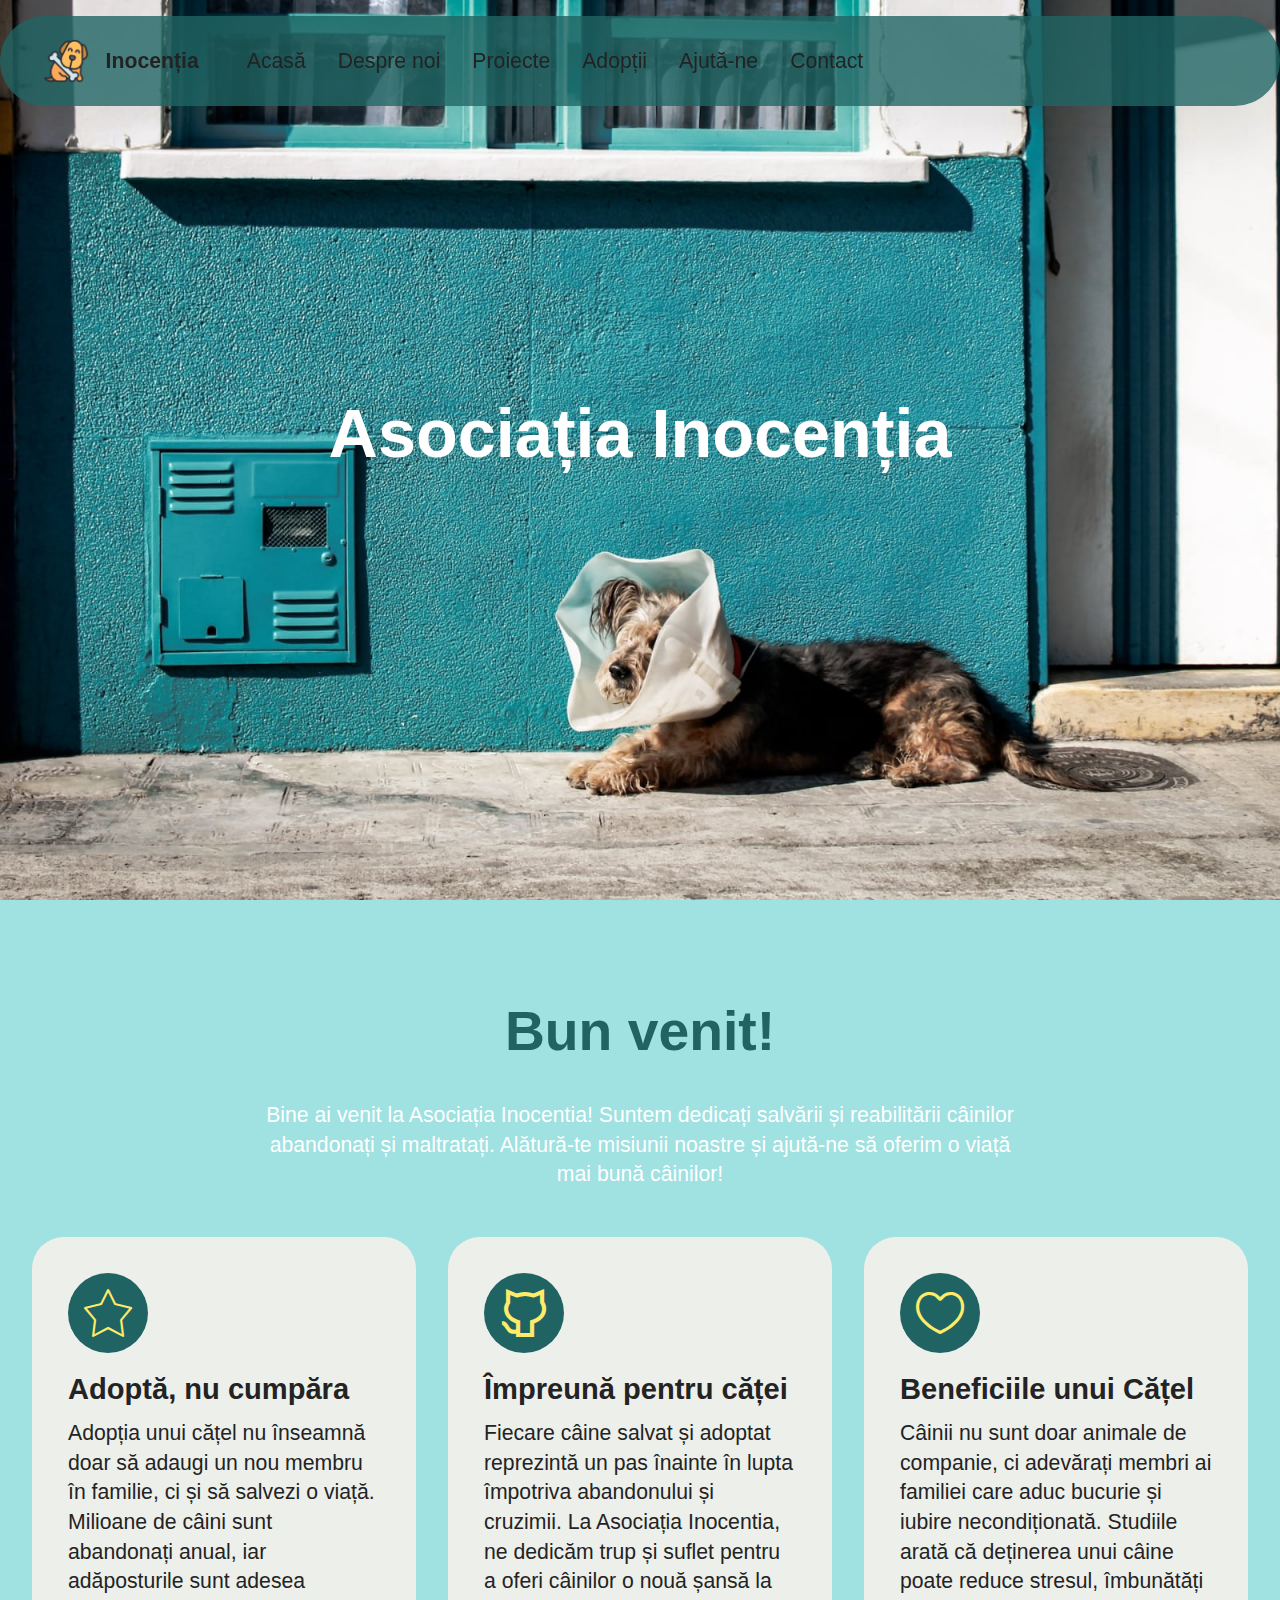
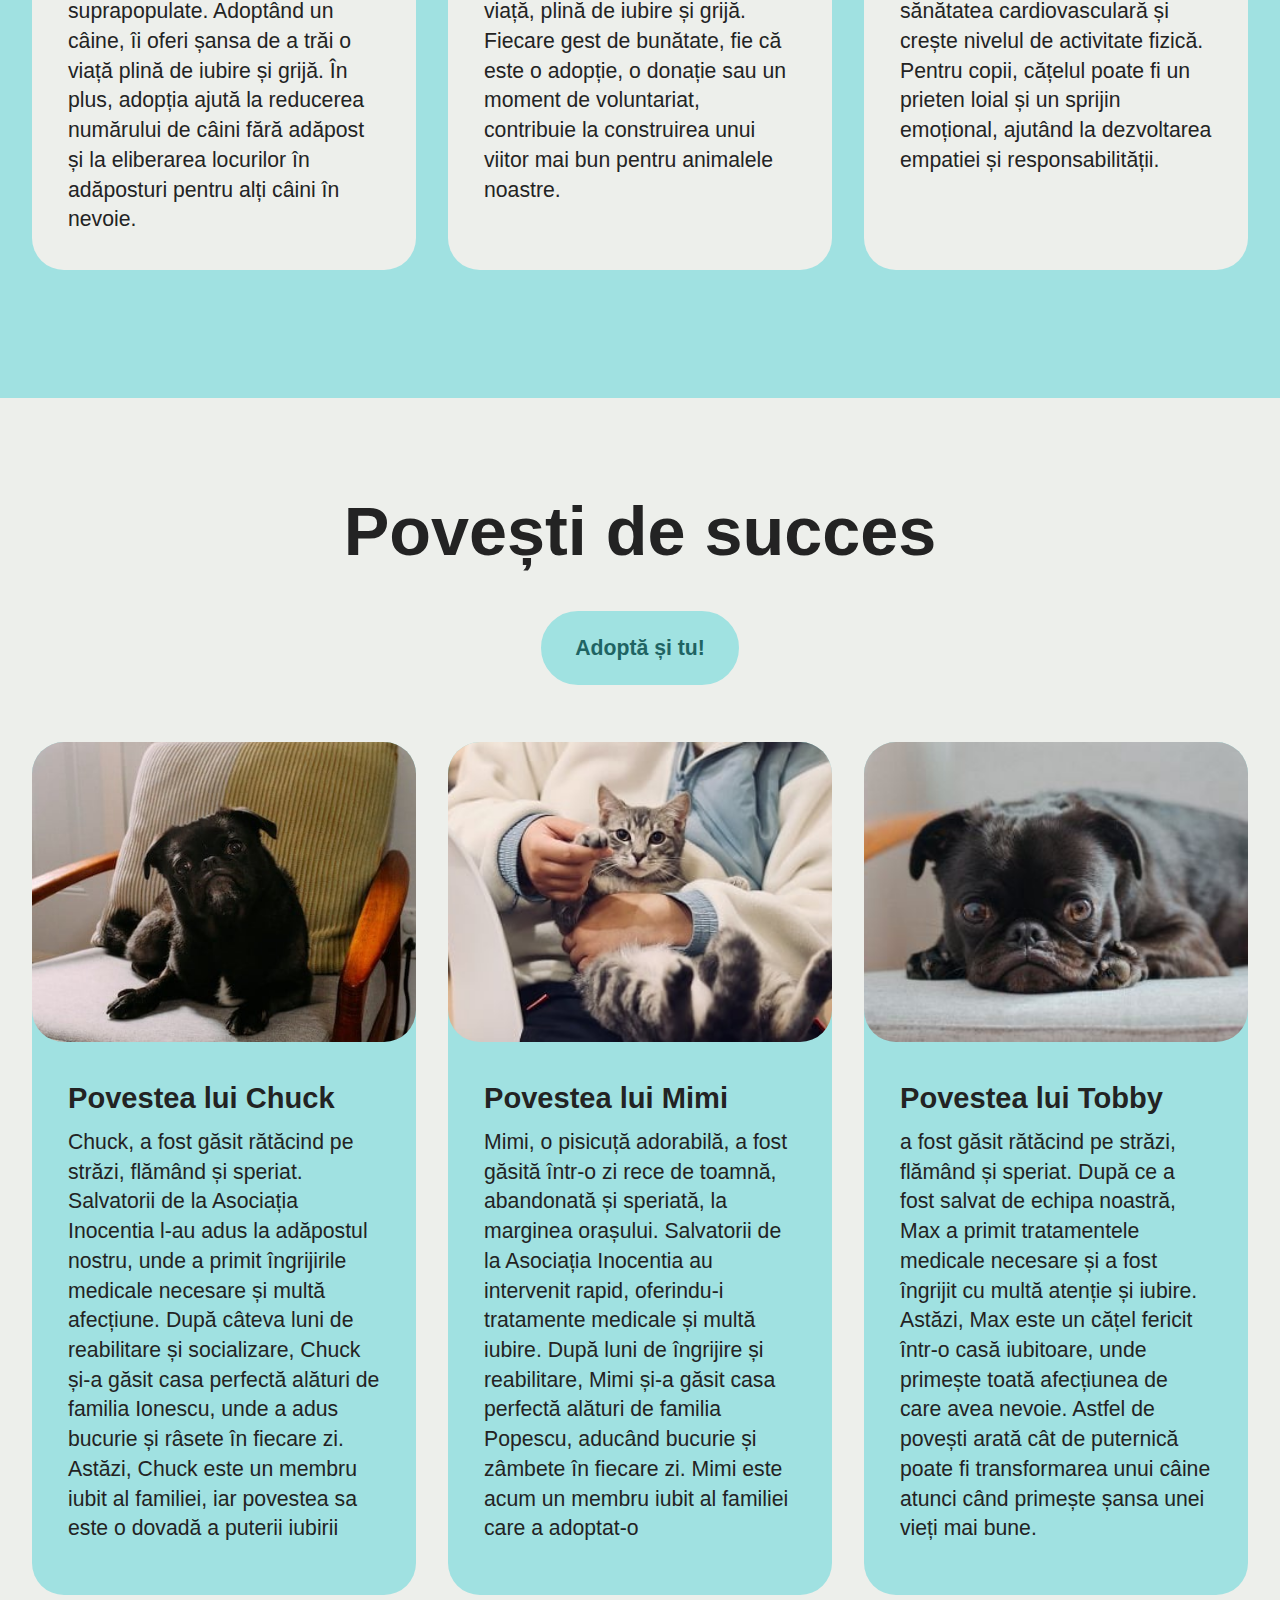
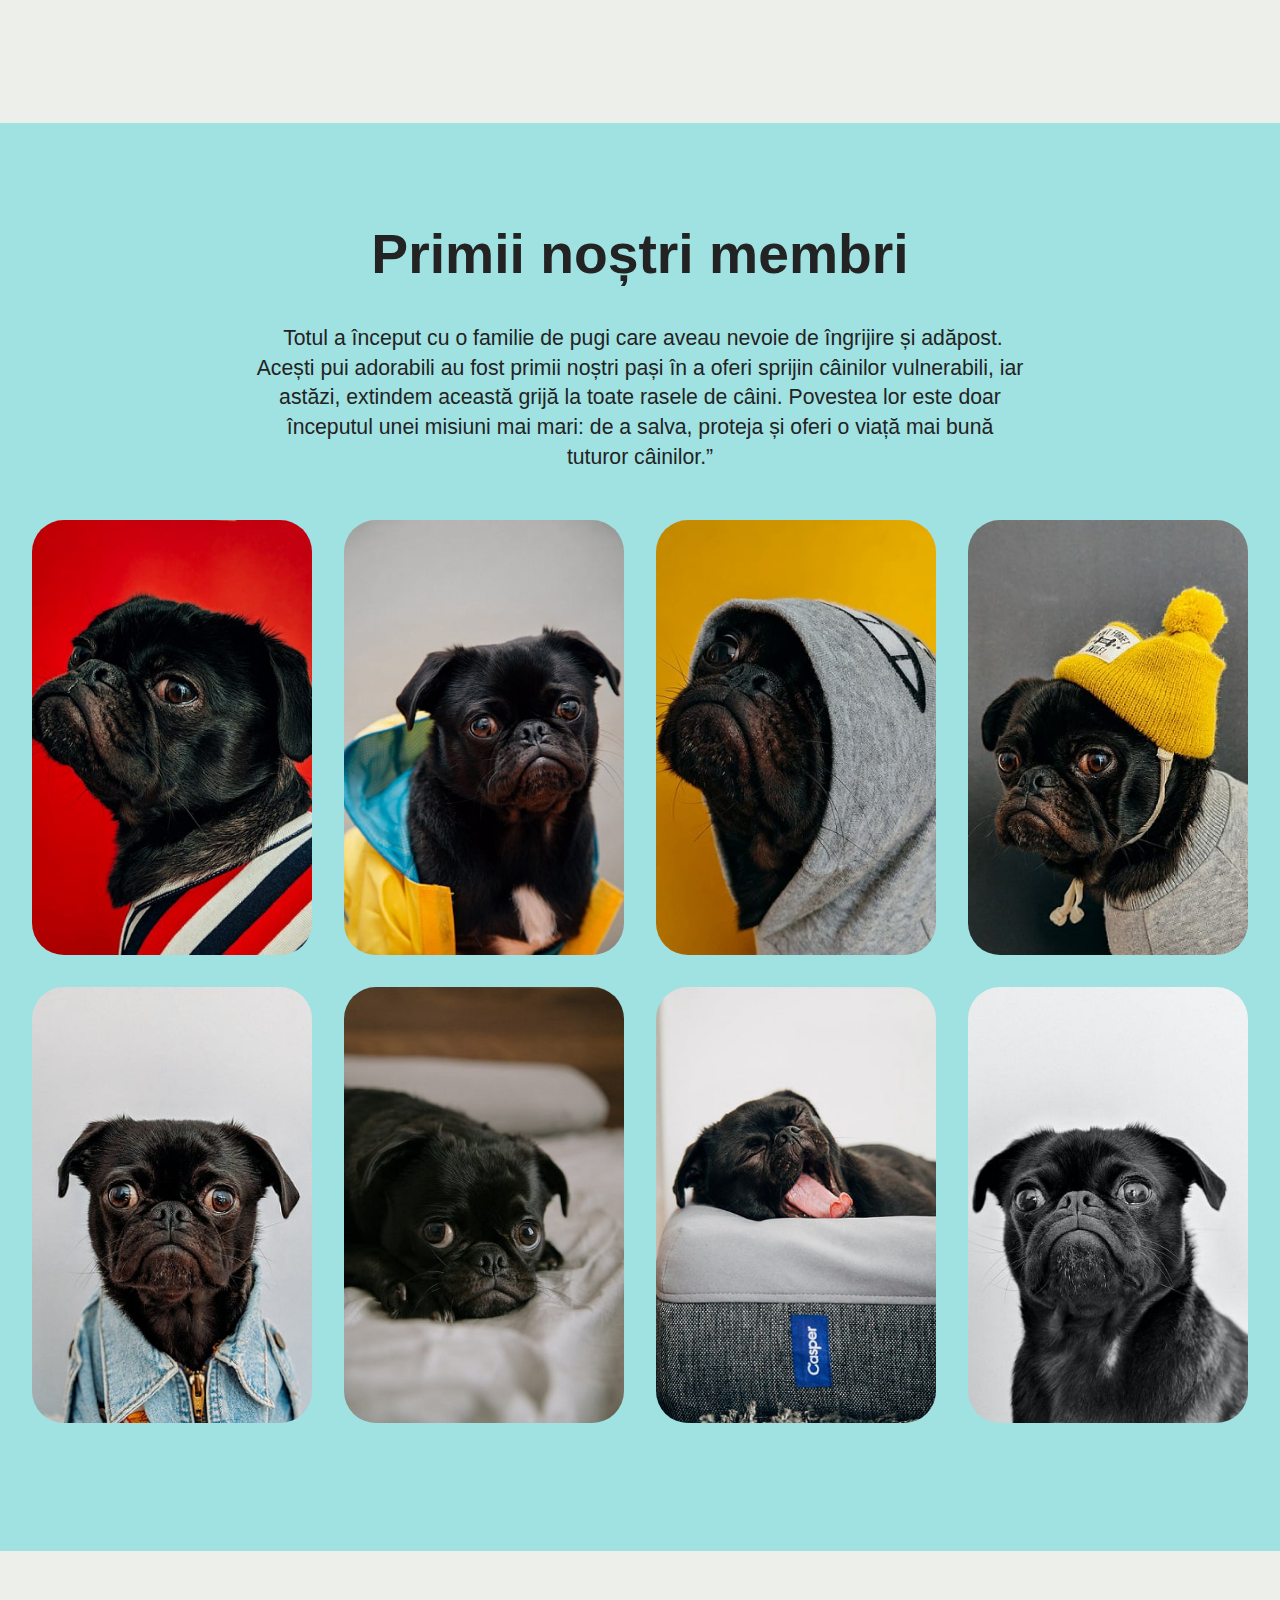
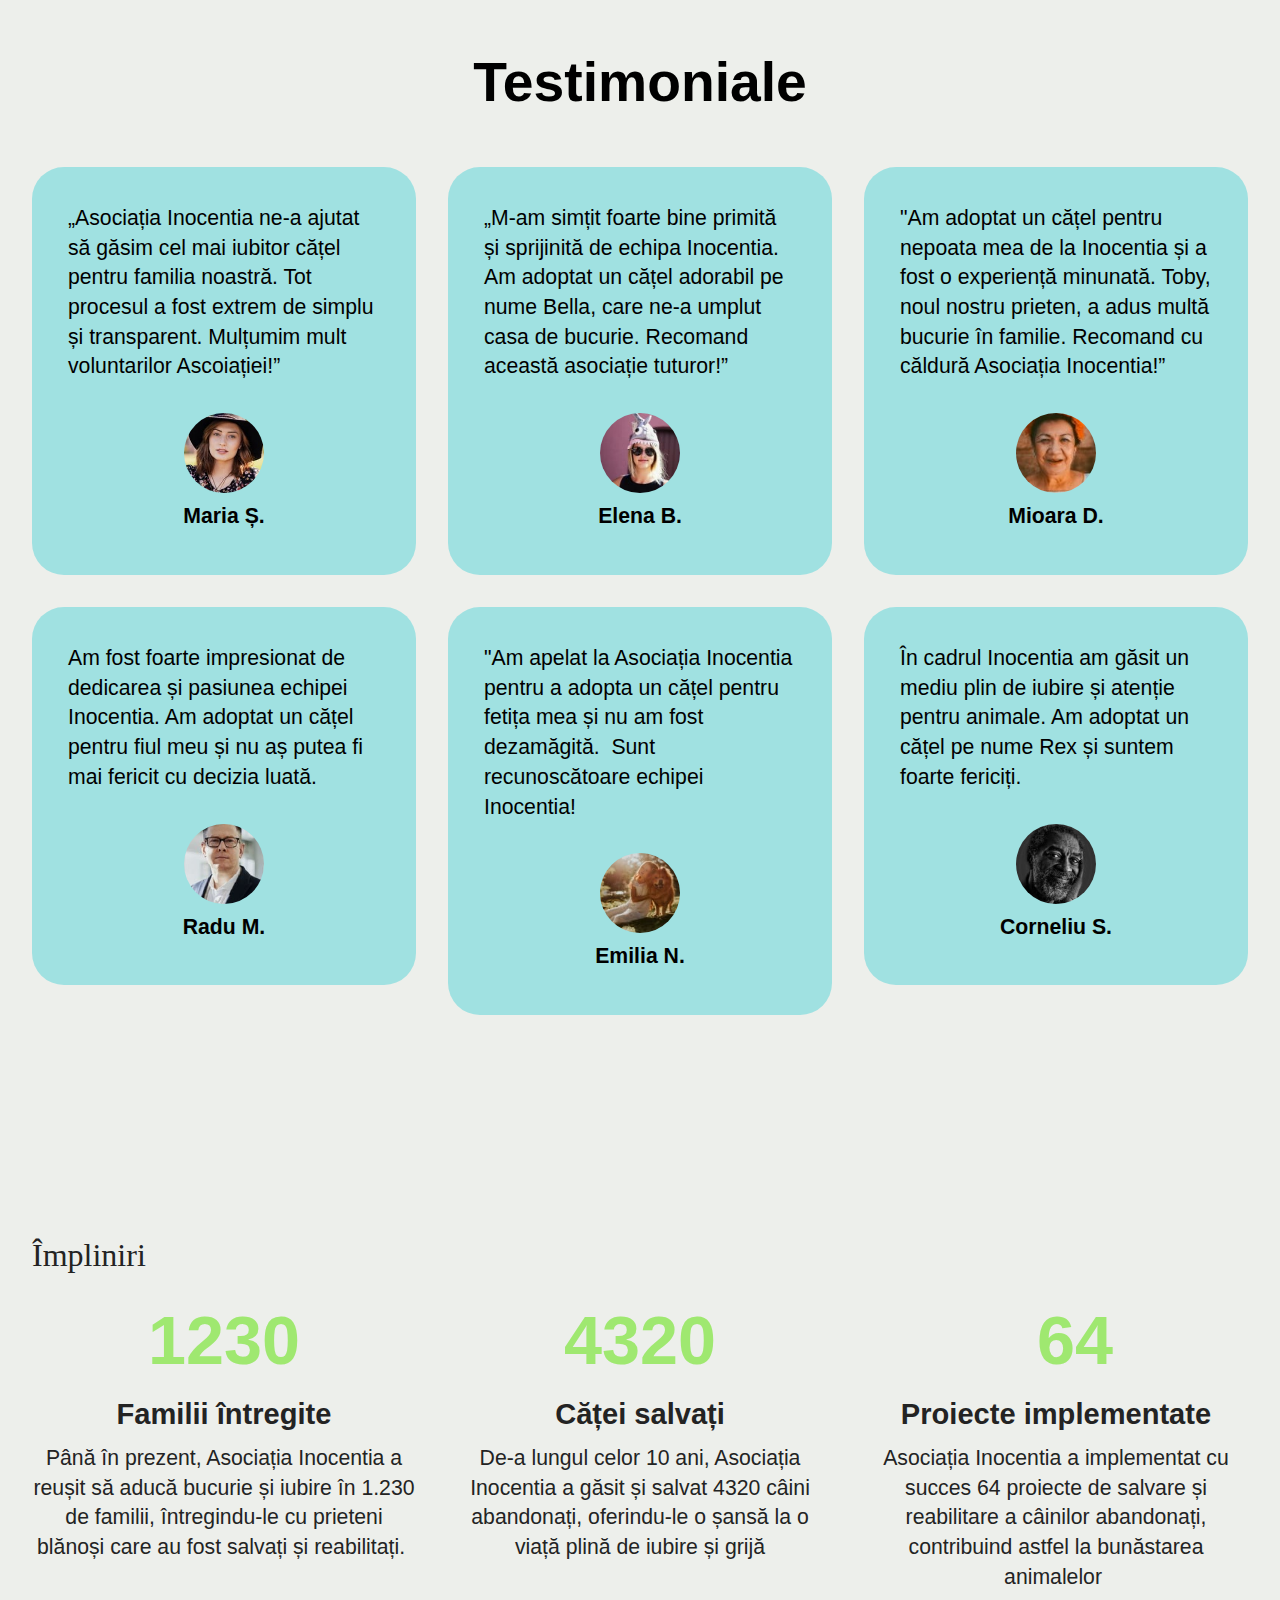
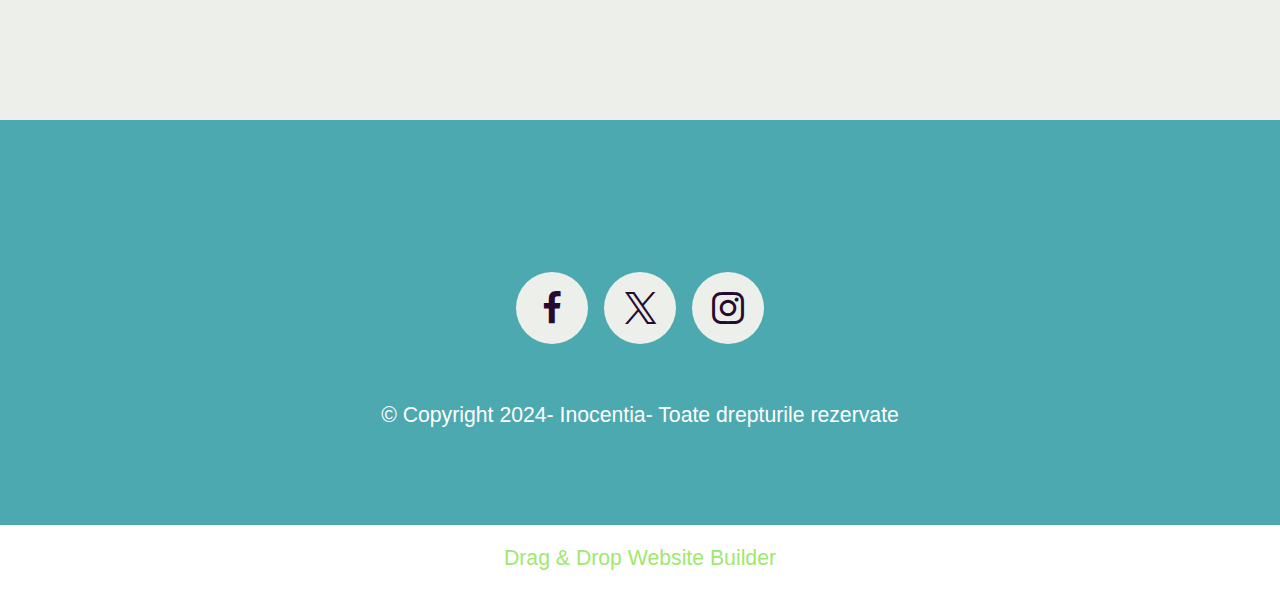
==== commit 6f95d375: "Versiune update" ====
--- a/index.html
+++ b/index.html
@@ -1,526 +1,677 @@
 <!DOCTYPE html>
-<html  >
+<html>
+    <html lang="ro">
+
 <head>
-  <!-- Site made with Mobirise Website Builder v5.9.18, https://mobirise.com -->
-  <meta charset="UTF-8">
-  <meta http-equiv="X-UA-Compatible" content="IE=edge">
-  <meta name="generator" content="Mobirise v5.9.18, mobirise.com">
-  <meta name="viewport" content="width=device-width, initial-scale=1, minimum-scale=1">
-  <link rel="shortcut icon" href="assets/images/dog-50x50.png" type="image/x-icon">
-  <meta name="description" content="">
-  
-  
-  <title>Home</title>
-  <link rel="stylesheet" href="assets/web/assets/mobirise-icons2/mobirise2.css">
-  <link rel="stylesheet" href="assets/web/assets/mobirise-icons/mobirise-icons.css">
-  <link rel="stylesheet" href="assets/web/assets/mobirise-icons-bold/mobirise-icons-bold.css">
-  <link rel="stylesheet" href="assets/bootstrap/css/bootstrap.min.css">
-  <link rel="stylesheet" href="assets/bootstrap/css/bootstrap-grid.min.css">
-  <link rel="stylesheet" href="assets/bootstrap/css/bootstrap-reboot.min.css">
-  <link rel="stylesheet" href="assets/dropdown/css/style.css">
-  <link rel="stylesheet" href="assets/socicon/css/styles.css">
-  <link rel="stylesheet" href="assets/theme/css/style.css">
-  <link rel="preload" href="https://fonts.googleapis.com/css?family=Inter+Tight:100,200,300,400,500,600,700,800,900,100i,200i,300i,400i,500i,600i,700i,800i,900i&display=swap" as="style" onload="this.onload=null;this.rel='stylesheet'">
-  <noscript><link rel="stylesheet" href="https://fonts.googleapis.com/css?family=Inter+Tight:100,200,300,400,500,600,700,800,900,100i,200i,300i,400i,500i,600i,700i,800i,900i&display=swap"></noscript>
-  <link rel="preload" as="style" href="assets/mobirise/css/mbr-additional.css?v=dKPXNI"><link rel="stylesheet" href="assets/mobirise/css/mbr-additional.css?v=dKPXNI" type="text/css">
-
-  
-  
-  
+    <!-- Site made with Mobirise Website Builder v5.9.18, https://mobirise.com -->
+    <meta charset="UTF-8">
+    <meta http-equiv="X-UA-Compatible" content="IE=edge">
+    <meta name="generator" content="Mobirise v5.9.18, mobirise.com">
+    <meta name="viewport" content="width=device-width, initial-scale=1, minimum-scale=1">
+    <link rel="shortcut icon" href="assets/images/dog-50x50.png" type="image/x-icon">
+    <meta charset="UTF-8">
+    <meta name="author" content="Anisia Matei">
+    <meta name="keywords" content="Animale, Căței, Adăpost, Donații, INOCENȚIA">
+    <meta name="description"
+        content="Asociația INOCENȚIA este dedicată salvării și protecției animalelor fără stăpân. Oferim adăpost, îngrijire medicală și o șansă la o viață mai bună pentru animalele aflate în nevoie. Luptăm pentru drepturile animalelor și educăm comunitatea despre importanța tratamentului uman și respectuos față de toate ființele vii.">
+    <title>Asociatia Inocentia</title>
+
+
+    
+    <link rel="stylesheet" href="assets/web/assets/mobirise-icons2/mobirise2.css">
+    <link rel="stylesheet" href="assets/web/assets/mobirise-icons/mobirise-icons.css">
+    <link rel="stylesheet" href="assets/web/assets/mobirise-icons-bold/mobirise-icons-bold.css">
+    <link rel="stylesheet" href="assets/bootstrap/css/bootstrap.min.css">
+    <link rel="stylesheet" href="assets/bootstrap/css/bootstrap-grid.min.css">
+    <link rel="stylesheet" href="assets/bootstrap/css/bootstrap-reboot.min.css">
+    <link rel="stylesheet" href="assets/dropdown/css/style.css">
+    <link rel="stylesheet" href="assets/socicon/css/styles.css">
+    <link rel="stylesheet" href="assets/theme/css/style.css">
+    <link rel="preload"
+        href="https://fonts.googleapis.com/css2?family=Nunito:wght@400;700&display=swap"
+        as="style" onload="this.onload=null;this.rel='stylesheet'">
+    <noscript>
+        <link rel="stylesheet"
+            href="https://fonts.googleapis.com/css2?family=Nunito:wght@400;700&display=swap">
+    </noscript>
+    <link rel="preload" as="style" href="assets/mobirise/css/mbr-additional.css?v=dKPXNI">
+    <link rel="stylesheet" href="assets/mobirise/css/mbr-additional.css?v=dKPXNI" type="text/css">
+
+
+
+
 </head>
+
 <body>
-  
-  <section data-bs-version="5.1" class="menu menu1 cid-uAkhq9HqtE" once="menu" id="menu01-1e">
-	
-
-	<nav class="navbar navbar-dropdown navbar-fixed-top navbar-expand-lg">
-		<div class="container">
-			<div class="navbar-brand">
-				<span class="navbar-logo">
-					<a href="https://mobiri.se">
-						<img src="assets/images/dog-50x50.png" alt="Mobirise Website Builder" style="height: 3rem;">
-					</a>
-				</span>
-				<span class="navbar-caption-wrap"><a class="navbar-caption text-black display-4" href="https://mobiri.se">Inocenția</a></span>
-			</div>
-			<button class="navbar-toggler" type="button" data-toggle="collapse" data-bs-toggle="collapse" data-target="#navbarSupportedContent" data-bs-target="#navbarSupportedContent" aria-controls="navbarNavAltMarkup" aria-expanded="false" aria-label="Toggle navigation">
-				<div class="hamburger">
-					<span></span>
-					<span></span>
-					<span></span>
-					<span></span>
-				</div>
-			</button>
-			<div class="collapse navbar-collapse" id="navbarSupportedContent">
-				<ul class="navbar-nav nav-dropdown nav-right" data-app-modern-menu="true"><li class="nav-item">
-						<a class="nav-link link text-black display-4" href="https://mobiri.se">Acasă</a>
-					</li>
-					<li class="nav-item">
-						<a class="nav-link link text-black display-4" href="https://mobiri.se" aria-expanded="false">Despre noi</a>
-					</li>
-					<li class="nav-item">
-						<a class="nav-link link text-black display-4" href="https://mobiri.se">Proiecte</a>
-					</li><li class="nav-item"><a class="nav-link link text-black display-4" href="https://mobiri.se">Adopții</a></li><li class="nav-item"><a class="nav-link link text-black display-4" href="https://mobiri.se">Ajută-ne</a></li><li class="nav-item"><a class="nav-link link text-black display-4" href="https://mobiri.se">Contact</a></li></ul>
-				
-				
-			</div>
-		</div>
-	</nav>
-</section>
-
-<section data-bs-version="5.1" class="header09 startm5 cid-uzTaJG00Li mbr-fullscreen" id="header09-1">	
-    
-	
-	
-	<div class="container-fluid">
-		<div class="row">
-			<div class="content-wrap col-12 col-md-8">
-				<h1 class="mbr-section-title mbr-fonts-style mbr-white mb-4 display-1"><strong>Asociația Inocenția</strong><strong><br></strong></h1>
-				
-				<p class="mbr-fonts-style mbr-text mbr-white mb-4 display-7">Bine ai venit la Asociația Inocentia, locul unde fiecare câine găsește o a doua șansă la o viață fericită și iubită!</p>
-				
-			</div>
-		</div>
-	</div>
-</section>
-
-<section data-bs-version="5.1" class="features5 cid-uzYk9xejfq" id="features05-4">
-  
-
-  
-  
-  <div class="container">
-    <div class="row mb-5 justify-content-center">
-      <div class="col-12 content-head">
-        <h3 class="mbr-section-title mbr-fonts-style align-center mb-0 display-2"><strong>Bun venit!</strong></h3>
-        <h5 class="mbr-section-subtitle mbr-fonts-style align-center mb-0 mt-4 display-7">Bine ai venit la Asociația Inocentia! Suntem dedicați salvării și reabilitării câinilor abandonați și maltratați. Alătură-te misiunii noastre și ajută-ne să oferim o viață mai bună câinilor!</h5>
-      </div>
-    </div>
-    <div class="row">
-      <div class="item features-without-image col-12 col-md-6 col-lg-4 item-mb active">
-        <div class="item-wrapper">
-          <div class="card-box align-left">
-            <div class="iconfont-wrapper">
-              <span class="mbr-iconfont mbri-star" style="color: rgb(255, 235, 105); fill: rgb(255, 235, 105);"></span>
-            </div>
-            <h5 class="card-title mbr-fonts-style display-5"><strong>Adoptă, nu cumpăra</strong></h5>
-            <p class="card-text mbr-fonts-style display-7">Adopția unui cățel nu înseamnă doar să adaugi un nou membru în familie, ci și să salvezi o viață. Milioane de câini sunt abandonați anual, iar adăposturile sunt adesea suprapopulate. Adoptând un câine, îi oferi șansa de a trăi o viață plină de iubire și grijă. În plus, adopția ajută la reducerea numărului de câini fără adăpost și la eliberarea locurilor în adăposturi pentru alți câini în nevoie.<br><br></p>
-
-            
-          </div>
+
+    <section data-bs-version="5.1" class="menu menu1 cid-uAkhq9HqtE" once="menu" id="menu01-1e">
+
+
+        <nav class="navbar navbar-dropdown navbar-fixed-top navbar-expand-lg">
+            <div class="container">
+                <div class="navbar-brand">
+                    <span class="navbar-logo">
+                        <a href="index.html">
+                            <img src="assets/images/dog-50x50.png" alt="caine portocaliu care tine un os" style="height: 3rem;">
+                        </a>
+                    </span>
+                    <span class="navbar-caption-wrap"><a class="navbar-caption text-black display-4"
+                            href="index.html">Inocenția</a></span>
+                </div>
+                <button class="navbar-toggler" type="button" data-toggle="collapse" data-bs-toggle="collapse"
+                    data-target="#navbarSupportedContent" data-bs-target="#navbarSupportedContent"
+                    aria-controls="navbarNavAltMarkup" aria-expanded="false" aria-label="Toggle navigation">
+                    <div class="hamburger">
+                        <span></span>
+                        <span></span>
+                        <span></span>
+                        <span></span>
+                    </div>
+                </button>
+                <div class="collapse navbar-collapse" id="navbarSupportedContent">
+                    <ul class="navbar-nav nav-dropdown nav-right" data-app-modern-menu="true">
+                        <li class="nav-item">
+                            <a class="nav-link link text-black display-4" href="">Acasă</a>
+                        </li>
+                        <li class="nav-item">
+                            <a class="nav-link link text-black display-4" href="desprenoi.html"
+                                aria-expanded="false">Despre noi</a>
+                        </li>
+                        <li class="nav-item">
+                            <a class="nav-link link text-black display-4" href="proiecte.html">Proiecte</a>
+                        </li>
+                        <li class="nav-item"><a class="nav-link link text-black display-4"
+                                href="adoptii.html">Adopții</a></li>
+                        <li class="nav-item"><a class="nav-link link text-black display-4"
+                                href="contribuie.html">Ajută-ne</a></li>
+                        <li class="nav-item"><a class="nav-link link text-black display-4"
+                                href="contact.html">Contact</a></li>
+                    </ul>
+
+
+                </div>
+            </div>
+        </nav>
+    </section>
+
+    <section data-bs-version="5.1" class="header09 startm5 cid-uzTaJG00Li mbr-fullscreen" id="header09-1">
+
+
+
+        <div class="container-fluid">
+            <div class="row">
+                <div class="content-wrap col-12 col-md-8">
+                    <h1 class="mbr-section-title mbr-fonts-style mbr-white mb-4 display-1"><strong>Asociația
+                            Inocenția</strong></h1>
+
+                </div>
+            </div>
         </div>
-      </div><div class="item features-without-image col-12 col-md-6 col-lg-4 item-mb">
-        <div class="item-wrapper">
-          <div class="card-box align-left">
-            <div class="iconfont-wrapper">
-              <span class="mbr-iconfont mobi-mbri-github mobi-mbri" style="color: rgb(255, 235, 105); fill: rgb(255, 235, 105);"></span>
-            </div>
-            <h5 class="card-title mbr-fonts-style display-5"><strong>Împreună pentru căței</strong></h5>
-            <p class="card-text mbr-fonts-style display-7">Fiecare câine salvat și adoptat reprezintă un pas înainte în lupta împotriva abandonului și cruzimii. La Asociația Inocentia, ne dedicăm trup și suflet pentru a oferi câinilor o nouă șansă la viață, plină de iubire și grijă. Fiecare gest de bunătate, fie că este o adopție, o donație sau un moment de voluntariat, contribuie la construirea unui viitor mai bun pentru animalele noastre.&nbsp;</p>
-
-            
-          </div>
+    </section>
+
+    <section data-bs-version="5.1" class="features5 cid-uzYk9xejfq" id="features05-4">
+
+
+
+
+        <div class="container">
+            <div class="row mb-5 justify-content-center">
+                <div class="col-12 content-head">
+                    <h2 class="mbr-section-title mbr-fonts-style align-center mb-0 display-2"><strong> Bun venit! </strong></h2>
+                    <p class="mbr-section-subtitle mbr-fonts-style align-center mb-0 mt-4 display-7">Bine ai venit la
+                        Asociația Inocentia! Suntem dedicați salvării și reabilitării câinilor abandonați și maltratați.
+                        Alătură-te misiunii noastre și ajută-ne să oferim o viață mai bună câinilor!</p>
+                </div>
+            </div>
+            <div class="row">
+                <div class="item features-without-image col-12 col-md-6 col-lg-4 item-mb active">
+                    <div class="item-wrapper">
+                        <div class="card-box align-left">
+                            <div class="iconfont-wrapper">
+                                <span class="mbr-iconfont mbri-star"
+                                    style="color: rgb(255, 235, 105); fill: rgb(255, 235, 105);"></span>
+                            </div>
+                            <h3 class="card-title mbr-fonts-style display-5"><strong>Adoptă, nu cumpăra</strong></h3>
+                            <p class="card-text mbr-fonts-style display-7">Adopția unui cățel nu înseamnă doar să adaugi
+                                un nou membru în familie, ci și să salvezi o viață. Milioane de câini sunt abandonați
+                                anual, iar adăposturile sunt adesea suprapopulate. Adoptând un câine, îi oferi șansa de
+                                a trăi o viață plină de iubire și grijă. În plus, adopția ajută la reducerea numărului
+                                de câini fără adăpost și la eliberarea locurilor în adăposturi pentru alți câini în
+                                nevoie.</p>
+
+
+                        </div>
+                    </div>
+                </div>
+                <div class="item features-without-image col-12 col-md-6 col-lg-4 item-mb">
+                    <div class="item-wrapper">
+                        <div class="card-box align-left">
+                            <div class="iconfont-wrapper">
+                                <span class="mbr-iconfont mobi-mbri-github mobi-mbri"
+                                    style="color: rgb(255, 235, 105); fill: rgb(255, 235, 105);"></span>
+                            </div>
+                            <h3 class="card-title mbr-fonts-style display-5"><strong>Împreună pentru căței</strong></h3>
+                            <p class="card-text mbr-fonts-style display-7">Fiecare câine salvat și adoptat reprezintă un
+                                pas înainte în lupta împotriva abandonului și cruzimii. La Asociația Inocentia, ne
+                                dedicăm trup și suflet pentru a oferi câinilor o nouă șansă la viață, plină de iubire și
+                                grijă. Fiecare gest de bunătate, fie că este o adopție, o donație sau un moment de
+                                voluntariat, contribuie la construirea unui viitor mai bun pentru animalele
+                                noastre.&nbsp;</p>
+
+
+                        </div>
+                    </div>
+                </div>
+                <div class="item features-without-image col-12 col-md-6 col-lg-4 item-mb">
+                    <div class="item-wrapper">
+                        <div class="card-box align-left">
+                            <div class="iconfont-wrapper">
+                                <span class="mbr-iconfont mbrib-hearth"
+                                    style="color: rgb(255, 235, 105); fill: rgb(255, 235, 105);"></span>
+                            </div>
+                            <h3 class="card-title mbr-fonts-style display-5"><strong>Beneficiile unui Cățel</strong>
+                            </h3>
+                            <p class="card-text mbr-fonts-style display-7">Câinii nu sunt doar animale de companie, ci
+                                adevărați membri ai familiei care aduc bucurie și iubire necondiționată. Studiile arată
+                                că deținerea unui câine poate reduce stresul, îmbunătăți sănătatea cardiovasculară și
+                                crește nivelul de activitate fizică. Pentru copii, cățelul poate fi un prieten loial și
+                                un sprijin emoțional, ajutând la dezvoltarea empatiei și responsabilității.&nbsp;</p>
+
+
+                        </div>
+                    </div>
+                </div>
+
+
+            </div>
         </div>
-      </div><div class="item features-without-image col-12 col-md-6 col-lg-4 item-mb">
-        <div class="item-wrapper">
-          <div class="card-box align-left">
-            <div class="iconfont-wrapper">
-              <span class="mbr-iconfont mbrib-hearth" style="color: rgb(255, 235, 105); fill: rgb(255, 235, 105);"></span>
-            </div>
-            <h5 class="card-title mbr-fonts-style display-5"><strong>Beneficiile unui Cățel</strong></h5>
-            <p class="card-text mbr-fonts-style display-7">Câinii nu sunt doar animale de companie, ci adevărați membri ai familiei care aduc bucurie și iubire necondiționată. Studiile arată că deținerea unui câine poate reduce stresul, îmbunătăți sănătatea cardiovasculară și crește nivelul de activitate fizică. Pentru copii, cățelul poate fi un prieten loial și un sprijin emoțional, ajutând la dezvoltarea empatiei și responsabilității.&nbsp;</p>
-
-            
-          </div>
+    </section>
+
+    <section data-bs-version="5.1" class="features6 start cid-uzYjAkvwRw" id="features06-3">
+
+
+        <div class="container">
+            <div class="row justify-content-center">
+                <div class="col-12 content-head">
+                    <div class="mbr-section-head mb-5">
+                        <h2 class="mbr-section-title mbr-fonts-style align-center mb-0 display-1"><strong>Povești de
+                                succes</strong></h2>
+
+                        <div class="mbr-section-btn item-footer mt-4"><a href="adoptii.html"
+                                class="btn item-btn btn-warning display-7">Adoptă și tu!</a></div>
+                    </div>
+                </div>
+            </div>
+            <div class="row">
+                <div class="item features-image col-12 col-md-6 col-lg-4">
+                    <div class="item-wrapper">
+                        <div class="item-img">
+                            <img src="assets/images/pugg-454x427.jpg" alt="pug negru care sta intins pe un fotoliu crem">
+                        </div>
+                        <div class="item-content">
+                            <h3 class="item-title mbr-fonts-style display-5"><strong>Povestea lui Chuck</strong></h3>
+                            <p class="mbr-text mbr-fonts-style display-7">Chuck, a fost găsit rătăcind pe străzi,
+                                flămând și speriat. Salvatorii de la Asociația Inocentia l-au adus la adăpostul nostru,
+                                unde a primit îngrijirile medicale necesare și multă afecțiune. După câteva luni de
+                                reabilitare și socializare, Chuck și-a găsit casa perfectă alături de familia Ionescu,
+                                unde a adus bucurie și râsete în fiecare zi. Astăzi, Chuck este un membru iubit al
+                                familiei, iar povestea sa este o dovadă a puterii iubirii&nbsp;</p>
+
+                        </div>
+                    </div>
+                </div>
+                <div class="item features-image col-12 col-md-6 col-lg-4">
+                    <div class="item-wrapper">
+                        <div class="item-img">
+                            <img src="assets/images/pisi-341x251.jpg" alt="pisica gri cu dungi care este tinuta in brate">
+                        </div>
+                        <div class="item-content">
+                            <h3 class="item-title mbr-fonts-style display-5"><strong>Povestea lui Mimi</strong></h3>
+                            <p class="mbr-text mbr-fonts-style display-7">Mimi, o pisicuță adorabilă, a fost găsită
+                                într-o zi rece de toamnă, abandonată și speriată, la marginea orașului. Salvatorii de la
+                                Asociația Inocentia au intervenit rapid, oferindu-i tratamente medicale și multă iubire.
+                                După luni de îngrijire și reabilitare, Mimi și-a găsit casa perfectă alături de familia
+                                Popescu, aducând bucurie și zâmbete în fiecare zi. Mimi este acum un membru iubit al
+                                familiei care a adoptat-o</p>
+
+                        </div>
+                    </div>
+                </div>
+                <div class="item features-image col-12 col-md-6 col-lg-4">
+                    <div class="item-wrapper">
+                        <div class="item-img">
+                            <img src="assets/images/sadpug-341x246.jpg" alt="pug cu o figura trista care sta intins pe pat">
+                        </div>
+                        <div class="item-content">
+                            <h3 class="item-title mbr-fonts-style display-5"><strong>Povestea lui Tobby</strong></h3>
+                            <p class="mbr-text mbr-fonts-style display-7">a fost găsit rătăcind pe străzi, flămând și
+                                speriat. După ce a fost salvat de echipa noastră, Max a primit tratamentele medicale
+                                necesare și a fost îngrijit cu multă atenție și iubire. Astăzi, Max este un cățel
+                                fericit într-o casă iubitoare, unde primește toată afecțiunea de care avea nevoie.
+                                Astfel de povești arată cât de puternică poate fi transformarea unui câine atunci când
+                                primește șansa unei vieți mai bune.
+                            </p>
+
+                        </div>
+                    </div>
+                </div>
+            </div>
         </div>
-      </div>
-      
-      
-    </div>
-  </div>
-</section>
-
-<section data-bs-version="5.1" class="features6 start cid-uzYjAkvwRw" id="features06-3">
-	
-	
-	<div class="container">
-		<div class="row justify-content-center">
-			<div class="col-12 content-head">
-				<div class="mbr-section-head mb-5">
-					<h4 class="mbr-section-title mbr-fonts-style align-center mb-0 display-1"><strong>Povești de succes</strong><br></h4>
-					
-					<div class="mbr-section-btn item-footer mt-4"><a href="" class="btn item-btn btn-warning display-7">Adoptă și tu!</a></div>
-				</div>
-			</div>
-		</div>
-		<div class="row">
-			<div class="item features-image col-12 col-md-6 col-lg-4">
-				<div class="item-wrapper">
-					<div class="item-img">
-						<img src="assets/images/pugg-454x427.jpg" alt="Mobirise Website Builder">
-					</div>
-					<div class="item-content">
-						<h5 class="item-title mbr-fonts-style display-5"><strong>Povestea lui Chuck</strong></h5>
-						<p class="mbr-text mbr-fonts-style display-7">Chuck, a fost găsit rătăcind pe străzi, flămând și speriat. Salvatorii de la Asociația Inocentia l-au adus la adăpostul nostru, unde a primit îngrijirile medicale necesare și multă afecțiune. După câteva luni de reabilitare și socializare, Chuck și-a găsit casa perfectă alături de familia Ionescu, unde a adus bucurie și râsete în fiecare zi. Astăzi, Chuck este un membru iubit al familiei, iar povestea sa este o dovadă a puterii iubirii&nbsp;</p>
-						
-					</div>
-				</div>
-			</div>
-			<div class="item features-image col-12 col-md-6 col-lg-4">
-				<div class="item-wrapper">
-					<div class="item-img">
-						<img src="assets/images/pisi-341x251.jpg" alt="Mobirise Website Builder">
-					</div>
-					<div class="item-content">
-						<h5 class="item-title mbr-fonts-style display-5"><strong>Povestea lui Mimi</strong></h5>
-						<p class="mbr-text mbr-fonts-style display-7">Mimi, o pisicuță adorabilă, a fost găsită într-o zi rece de toamnă, abandonată și speriată, la marginea orașului. Salvatorii de la Asociația Inocentia au intervenit rapid, oferindu-i tratamente medicale și multă iubire. După luni de îngrijire și reabilitare, Mimi și-a găsit casa perfectă alături de familia Popescu, aducând bucurie și zâmbete în fiecare zi. Mimi este acum un membru iubit al familiei care a adoptat-o</p>
-						
-					</div>
-				</div>
-			</div>
-			<div class="item features-image col-12 col-md-6 col-lg-4">
-				<div class="item-wrapper">
-					<div class="item-img">
-						<img src="assets/images/sadpug-341x246.jpg" alt="Mobirise Website Builder">
-					</div>
-					<div class="item-content">
-						<h5 class="item-title mbr-fonts-style display-5"><strong>Povestea lui Tobby</strong></h5>
-						<p class="mbr-text mbr-fonts-style display-7">a fost găsit rătăcind pe străzi, flămând și speriat. După ce a fost salvat de echipa noastră, Max a primit tratamentele medicale necesare și a fost îngrijit cu multă atenție și iubire. Astăzi, Max este un cățel fericit într-o casă iubitoare, unde primește toată afecțiunea de care avea nevoie. Astfel de povești arată cât de puternică poate fi transformarea unui câine atunci când primește șansa unei vieți mai bune.<br>
-						</p>
-						
-					</div>
-				</div>
-			</div>
-		</div>
-	</div>
-</section>
-
-<section data-bs-version="5.1" class="gallery1 mbr-gallery cid-uAkGqaJvt7" id="gallery01-1f">
-    
-    
-
-    <div class="container-fluid">
-        <div class="row justify-content-center">
-            <div class="col-12 content-head">
-                <div class="mb-5">
-                    <h3 class="mbr-section-title mbr-fonts-style align-center m-0 display-2"><strong>Primii noștri membri</strong></h3>
-                    <h4 class="mbr-section-subtitle mbr-fonts-style align-center mb-0 mt-4 display-7">&nbsp;Totul a început cu o familie de pugi care aveau nevoie de îngrijire și adăpost. Acești pui adorabili au fost primii noștri pași în a oferi sprijin câinilor vulnerabili, iar astăzi, extindem această grijă la toate rasele de câini. Povestea lor este doar începutul unei misiuni mai mari: de a salva, proteja și oferi o viață mai bună tuturor câinilor.”</h4>
+    </section>
+
+    <section data-bs-version="5.1" class="gallery1 mbr-gallery cid-uAkGqaJvt7" id="gallery01-1f">
+
+
+
+        <div class="container-fluid">
+            <div class="row justify-content-center">
+                <div class="col-12 content-head">
+                    <div class="mb-5">
+                        <h2 class="mbr-section-title mbr-fonts-style align-center m-0 display-2"><strong>Primii noștri
+                                membri</strong></h2>
+                        <p class="mbr-section-subtitle mbr-fonts-style align-center mb-0 mt-4 display-7">&nbsp;Totul a
+                            început cu o familie de pugi care aveau nevoie de îngrijire și adăpost. Acești pui adorabili
+                            au fost primii noștri pași în a oferi sprijin câinilor vulnerabili, iar astăzi, extindem
+                            această grijă la toate rasele de câini. Povestea lor este doar începutul unei misiuni mai
+                            mari: de a salva, proteja și oferi o viață mai bună tuturor câinilor.”</p>
+                    </div>
+                </div>
+            </div>
+
+            <div class="row mbr-gallery">
+                <div class="col-12 col-md-6 col-lg-3 item gallery-image">
+                    <div class="item-wrapper mb-3" data-toggle="modal" data-bs-toggle="modal"
+                        data-target="#uAlmccQHKN-modal" data-bs-target="#uAlmccQHKN-modal">
+                        <img class="w-100" src="assets/images/pugred-407x526.jpg" alt="pug negru cu pulover in dungi, care are o figura increzatoare, plasat pe un fundal rosu"
+                            data-slide-to="0" data-bs-slide-to="0" data-target="#lb-uAlmccQHKN"
+                            data-bs-target="#lb-uAlmccQHKN">
+                        <div class="icon-wrapper">
+                            <span class="mobi-mbri mobi-mbri-search mbr-iconfont mbr-iconfont-btn"></span>
+                        </div>
+                    </div>
+
+                </div>
+                <div class="col-12 col-md-6 col-lg-3 item gallery-image">
+                    <div class="item-wrapper mb-3" data-toggle="modal" data-bs-toggle="modal"
+                        data-target="#uAlmccQHKN-modal" data-bs-target="#uAlmccQHKN-modal">
+                        <img class="w-100" src="assets/images/yellowpug-394x590.jpg" alt="pug negru cu pelerina galbena"
+                            data-slide-to="1" data-bs-slide-to="1" data-target="#lb-uAlmccQHKN"
+                            data-bs-target="#lb-uAlmccQHKN">
+                        <div class="icon-wrapper">
+                            <span class="mobi-mbri mobi-mbri-search mbr-iconfont mbr-iconfont-btn"></span>
+                        </div>
+                    </div>
+
+                </div>
+                <div class="col-12 col-md-6 col-lg-3 item gallery-image">
+                    <div class="item-wrapper mb-3" data-toggle="modal" data-bs-toggle="modal"
+                        data-target="#uAlmccQHKN-modal" data-bs-target="#uAlmccQHKN-modal">
+                        <img class="w-100" src="assets/images/pugshark-408x503.jpg" alt="caine pug negru cu hanorac gri cu gluga pe cap "
+                            data-slide-to="2" data-bs-slide-to="2" data-target="#lb-uAlmccQHKN"
+                            data-bs-target="#lb-uAlmccQHKN">
+                        <div class="icon-wrapper">
+                            <span class="mobi-mbri mobi-mbri-search mbr-iconfont mbr-iconfont-btn"></span>
+                        </div>
+                    </div>
+
+                </div>
+                <div class="col-12 col-md-6 col-lg-3 item gallery-image">
+                    <div class="item-wrapper mb-3" data-toggle="modal" data-bs-toggle="modal"
+                        data-target="#uAlmccQHKN-modal" data-bs-target="#uAlmccQHKN-modal">
+                        <img class="w-100" src="assets/images/hatdog-368x489.jpg" alt="pug negru cu caciulita galbena cu mot"
+                            data-slide-to="3" data-bs-slide-to="3" data-target="#lb-uAlmccQHKN"
+                            data-bs-target="#lb-uAlmccQHKN">
+                        <div class="icon-wrapper">
+                            <span class="mobi-mbri mobi-mbri-search mbr-iconfont mbr-iconfont-btn"></span>
+                        </div>
+                    </div>
+
+                </div>
+                <div class="col-12 col-md-6 col-lg-3 item gallery-image">
+                    <div class="item-wrapper mb-3" data-toggle="modal" data-bs-toggle="modal"
+                        data-target="#uAlmccQHKN-modal" data-bs-target="#uAlmccQHKN-modal">
+                        <img class="w-100" src="assets/images/jacketdog-398x554.jpg" alt="pug negru cu geacă de blugi"
+                            data-slide-to="4" data-bs-slide-to="4" data-target="#lb-uAlmccQHKN"
+                            data-bs-target="#lb-uAlmccQHKN">
+                        <div class="icon-wrapper">
+                            <span class="mobi-mbri mobi-mbri-search mbr-iconfont mbr-iconfont-btn"></span>
+                        </div>
+                    </div>
+
+                </div>
+                <div class="col-12 col-md-6 col-lg-3 item gallery-image">
+                    <div class="item-wrapper mb-3" data-toggle="modal" data-bs-toggle="modal"
+                        data-target="#uAlmccQHKN-modal" data-bs-target="#uAlmccQHKN-modal">
+                        <img class="w-100" src="assets/images/scarred-410x615.jpg" alt="pug negru intins pe pat cu o figura speriata"
+                            data-slide-to="5" data-bs-slide-to="5" data-target="#lb-uAlmccQHKN"
+                            data-bs-target="#lb-uAlmccQHKN">
+                        <div class="icon-wrapper">
+                            <span class="mobi-mbri mobi-mbri-search mbr-iconfont mbr-iconfont-btn"></span>
+                        </div>
+                    </div>
+
+                </div>
+                <div class="col-12 col-md-6 col-lg-3 item gallery-image">
+                    <div class="item-wrapper mb-3" data-toggle="modal" data-bs-toggle="modal"
+                        data-target="#uAlmccQHKN-modal" data-bs-target="#uAlmccQHKN-modal">
+                        <img class="w-100" src="assets/images/sleepy-404x604.jpg" alt="pug negru cu o figură somnroasa care casca"
+                            data-slide-to="6" data-bs-slide-to="6" data-target="#lb-uAlmccQHKN"
+                            data-bs-target="#lb-uAlmccQHKN">
+                        <div class="icon-wrapper">
+                            <span class="mobi-mbri mobi-mbri-search mbr-iconfont mbr-iconfont-btn"></span>
+                        </div>
+                    </div>
+
+                </div>
+                <div class="col-12 col-md-6 col-lg-3 item gallery-image">
+                    <div class="item-wrapper mb-3" data-toggle="modal" data-bs-toggle="modal"
+                        data-target="#uAlmccQHKN-modal" data-bs-target="#uAlmccQHKN-modal">
+                        <img class="w-100" src="assets/images/saddie-410x547.jpg" alt="pug negru care pare trist, pe un fundal alb"
+                            data-slide-to="7" data-bs-slide-to="7" data-target="#lb-uAlmccQHKN"
+                            data-bs-target="#lb-uAlmccQHKN">
+                        <div class="icon-wrapper">
+                            <span class="mobi-mbri mobi-mbri-search mbr-iconfont mbr-iconfont-btn"></span>
+                        </div>
+                    </div>
+
+                </div>
+            </div>
+
+            <div class="modal mbr-slider" tabindex="-1" role="dialog" aria-hidden="true" id="uAlmccQHKN-modal">
+                <div class="modal-dialog" role="document">
+                    <div class="modal-content">
+                        <div class="modal-body">
+                            <div class="carousel slide" data-pause="false" data-bs-pause="false" id="lb-uAlmccQHKN"
+                                data-interval="5000" data-bs-interval="5000">
+                                <div class="carousel-inner">
+                                    <div class="carousel-item active">
+                                        <img class="d-block w-100" src="assets/images/pugred-407x526.jpg"
+                                            alt="pug negru cu pulover in dungi, care are o figura increzatoare, plasat pe un fundal rosu">
+                                    </div>
+                                    <div class="carousel-item">
+                                        <img class="d-block w-100" src="assets/images/yellowpug-394x590.jpg"
+                                            alt="pug negru cu o pelerina de plaoie galbenă">
+                                    </div>
+                                    <div class="carousel-item">
+                                        <img class="d-block w-100" src="assets/images/pugshark-408x503.jpg"
+                                            alt="pug negru cu un hanorac gri cu gluga trasă peste ochi">
+                                    </div>
+                                    <div class="carousel-item">
+                                        <img class="d-block w-100" src="assets/images/hatdog-368x489.jpg"
+                                            alt="un pug negru cu o căciulă galbenă cu moț  și un pulover gri">
+                                    </div>
+                                    <div class="carousel-item">
+                                        <img class="d-block w-100" src="assets/images/jacketdog-398x554.jpg"
+                                            alt="pug negru cu o geaca de blugi albastră">
+                                    </div>
+                                    <div class="carousel-item">
+                                        <img class="d-block w-100" src="assets/images/scarred-410x615.jpg"
+                                            alt="un pug cu o figură speriată care stă pe pat">
+                                    </div>
+                                    <div class="carousel-item">
+                                        <img class="d-block w-100" src="assets/images/sleepy-404x604.jpg"
+                                            alt="un pug negru somnoros care cască si se pregătește să adoarmă">
+                                    </div>
+                                    <div class="carousel-item">
+                                        <img class="d-block w-100" src="assets/images/saddie-410x547.jpg"
+                                            alt="pug negru care pare trist">
+                                    </div>
+                                </div>
+                                <ol class="carousel-indicators">
+                                    <li data-slide-to="0" data-bs-slide-to="0" class="active"
+                                        data-target="#lb-uAlmccQHKN" data-bs-target="#lb-uAlmccQHKN"></li>
+                                    <li data-slide-to="1" data-bs-slide-to="1" data-target="#lb-uAlmccQHKN"
+                                        data-bs-target="#lb-uAlmccQHKN"></li>
+                                    <li data-slide-to="2" data-bs-slide-to="2" data-target="#lb-uAlmccQHKN"
+                                        data-bs-target="#lb-uAlmccQHKN"></li>
+                                    <li data-slide-to="3" data-bs-slide-to="3" data-target="#lb-uAlmccQHKN"
+                                        data-bs-target="#lb-uAlmccQHKN"></li>
+                                    <li data-slide-to="4" data-bs-slide-to="4" data-target="#lb-uAlmccQHKN"
+                                        data-bs-target="#lb-uAlmccQHKN"></li>
+                                    <li data-slide-to="5" data-bs-slide-to="5" data-target="#lb-uAlmccQHKN"
+                                        data-bs-target="#lb-uAlmccQHKN"></li>
+                                    <li data-slide-to="6" data-bs-slide-to="6" data-target="#lb-uAlmccQHKN"
+                                        data-bs-target="#lb-uAlmccQHKN"></li>
+                                    <li data-slide-to="7" data-bs-slide-to="7" data-target="#lb-uAlmccQHKN"
+                                        data-bs-target="#lb-uAlmccQHKN"></li>
+                                </ol>
+                                <a role="button" href="" class="close" data-dismiss="modal" data-bs-dismiss="modal"
+                                    aria-label="Close">
+                                </a>
+                                <a class="carousel-control-prev carousel-control" role="button" data-slide="prev"
+                                    data-bs-slide="prev" href="#lb-uAlmccQHKN">
+                                    <span class="mobi-mbri mobi-mbri-arrow-prev" aria-hidden="true"></span>
+                                    <span class="sr-only visually-hidden">Previous</span>
+                                </a>
+                                <a class="carousel-control-next carousel-control" role="button" data-slide="next"
+                                    data-bs-slide="next" href="#lb-uAlmccQHKN">
+                                    <span class="mobi-mbri mobi-mbri-arrow-next" aria-hidden="true"></span>
+                                    <span class="sr-only visually-hidden">Next</span>
+                                </a>
+                            </div>
+                        </div>
+                    </div>
                 </div>
             </div>
         </div>
-        
-        <div class="row mbr-gallery">
-            <div class="col-12 col-md-6 col-lg-3 item gallery-image">
-                <div class="item-wrapper mb-3" data-toggle="modal" data-bs-toggle="modal" data-target="#uAlmccQHKN-modal" data-bs-target="#uAlmccQHKN-modal">
-                    <img class="w-100" src="assets/images/pugred-407x526.jpg" alt="Mobirise Website Builder" data-slide-to="0" data-bs-slide-to="0" data-target="#lb-uAlmccQHKN" data-bs-target="#lb-uAlmccQHKN">
-                    <div class="icon-wrapper">
-                        <span class="mobi-mbri mobi-mbri-search mbr-iconfont mbr-iconfont-btn"></span>
-                    </div>
-                </div>
-                
-            </div>
-            <div class="col-12 col-md-6 col-lg-3 item gallery-image">
-                <div class="item-wrapper mb-3" data-toggle="modal" data-bs-toggle="modal" data-target="#uAlmccQHKN-modal" data-bs-target="#uAlmccQHKN-modal">
-                    <img class="w-100" src="assets/images/yellowpug-394x590.jpg" alt="Mobirise Website Builder" data-slide-to="1" data-bs-slide-to="1" data-target="#lb-uAlmccQHKN" data-bs-target="#lb-uAlmccQHKN">
-                    <div class="icon-wrapper">
-                        <span class="mobi-mbri mobi-mbri-search mbr-iconfont mbr-iconfont-btn"></span>
-                    </div>
-                </div>
-                
-            </div>
-            <div class="col-12 col-md-6 col-lg-3 item gallery-image">
-                <div class="item-wrapper mb-3" data-toggle="modal" data-bs-toggle="modal" data-target="#uAlmccQHKN-modal" data-bs-target="#uAlmccQHKN-modal">
-                    <img class="w-100" src="assets/images/pugshark-408x503.jpg" alt="Mobirise Website Builder" data-slide-to="2" data-bs-slide-to="2" data-target="#lb-uAlmccQHKN" data-bs-target="#lb-uAlmccQHKN">
-                    <div class="icon-wrapper">
-                        <span class="mobi-mbri mobi-mbri-search mbr-iconfont mbr-iconfont-btn"></span>
-                    </div>
-                </div>
-                
-            </div>
-            <div class="col-12 col-md-6 col-lg-3 item gallery-image">
-                <div class="item-wrapper mb-3" data-toggle="modal" data-bs-toggle="modal" data-target="#uAlmccQHKN-modal" data-bs-target="#uAlmccQHKN-modal">
-                    <img class="w-100" src="assets/images/hatdog-368x489.jpg" alt="Mobirise Website Builder" data-slide-to="3" data-bs-slide-to="3" data-target="#lb-uAlmccQHKN" data-bs-target="#lb-uAlmccQHKN">
-                    <div class="icon-wrapper">
-                        <span class="mobi-mbri mobi-mbri-search mbr-iconfont mbr-iconfont-btn"></span>
-                    </div>
-                </div>
-                
-            </div>
-            <div class="col-12 col-md-6 col-lg-3 item gallery-image">
-                <div class="item-wrapper mb-3" data-toggle="modal" data-bs-toggle="modal" data-target="#uAlmccQHKN-modal" data-bs-target="#uAlmccQHKN-modal">
-                    <img class="w-100" src="assets/images/jacketdog-398x554.jpg" alt="Mobirise Website Builder" data-slide-to="4" data-bs-slide-to="4" data-target="#lb-uAlmccQHKN" data-bs-target="#lb-uAlmccQHKN">
-                    <div class="icon-wrapper">
-                        <span class="mobi-mbri mobi-mbri-search mbr-iconfont mbr-iconfont-btn"></span>
-                    </div>
-                </div>
-                
-            </div>
-            <div class="col-12 col-md-6 col-lg-3 item gallery-image">
-                <div class="item-wrapper mb-3" data-toggle="modal" data-bs-toggle="modal" data-target="#uAlmccQHKN-modal" data-bs-target="#uAlmccQHKN-modal">
-                    <img class="w-100" src="assets/images/scarred-410x615.jpg" alt="Mobirise Website Builder" data-slide-to="5" data-bs-slide-to="5" data-target="#lb-uAlmccQHKN" data-bs-target="#lb-uAlmccQHKN">
-                    <div class="icon-wrapper">
-                        <span class="mobi-mbri mobi-mbri-search mbr-iconfont mbr-iconfont-btn"></span>
-                    </div>
-                </div>
-                
-            </div>
-            <div class="col-12 col-md-6 col-lg-3 item gallery-image">
-                <div class="item-wrapper mb-3" data-toggle="modal" data-bs-toggle="modal" data-target="#uAlmccQHKN-modal" data-bs-target="#uAlmccQHKN-modal">
-                    <img class="w-100" src="assets/images/sleepy-404x604.jpg" alt="Mobirise Website Builder" data-slide-to="6" data-bs-slide-to="6" data-target="#lb-uAlmccQHKN" data-bs-target="#lb-uAlmccQHKN">
-                    <div class="icon-wrapper">
-                        <span class="mobi-mbri mobi-mbri-search mbr-iconfont mbr-iconfont-btn"></span>
-                    </div>
-                </div>
-                
-            </div>
-            <div class="col-12 col-md-6 col-lg-3 item gallery-image">
-                <div class="item-wrapper mb-3" data-toggle="modal" data-bs-toggle="modal" data-target="#uAlmccQHKN-modal" data-bs-target="#uAlmccQHKN-modal">
-                    <img class="w-100" src="assets/images/saddie-410x547.jpg" alt="Mobirise Website Builder" data-slide-to="7" data-bs-slide-to="7" data-target="#lb-uAlmccQHKN" data-bs-target="#lb-uAlmccQHKN">
-                    <div class="icon-wrapper">
-                        <span class="mobi-mbri mobi-mbri-search mbr-iconfont mbr-iconfont-btn"></span>
-                    </div>
-                </div>
-                
+    </section>
+
+    <section data-bs-version="5.1" class="people04 cid-uAfy7wznTK" id="people04-9">
+
+
+        <div class="container">
+            <div class="row mb-5 justify-content-center">
+                <div class="col-12 mb-0 content-head">
+                    <h3 class="mbr-section-title mbr-fonts-style align-center mb-0 display-2">
+                        <strong>Testimoniale</strong></h3>
+
+                </div>
+            </div>
+            <div class="row mbr-masonry" data-masonry="{&quot;percentPosition&quot;: true }">
+                <div class="item features-without-image col-12 col-md-6 col-lg-4 active">
+                    <div class="item-wrapper">
+                        <div class="card-box align-left">
+                            <p class="card-text mbr-fonts-style display-7">„Asociația Inocentia ne-a ajutat să găsim cel
+                                mai iubitor cățel pentru familia noastră. Tot procesul a fost extrem de simplu și
+                                transparent. Mulțumim mult voluntarilor Ascoiației!”<br></p>
+                            <div class="img-wrapper mt-4 mb-2">
+                                <img src="assets/images/fatapalarie-160x239.jpeg" alt="o fata zâmbitoare cu părul roșcat, care poartă o pălărie neagră" data-slide-to="0"
+                                    data-bs-slide-to="0">
+                            </div>
+                            <h3 class="card-title mbr-fonts-style display-7"><strong>Maria Ș.</strong></h3>
+                        </div>
+                    </div>
+                </div>
+                <div class="item features-without-image col-12 col-md-6 col-lg-4">
+                    <div class="item-wrapper">
+                        <div class="card-box align-left">
+                            <p class="card-text mbr-fonts-style display-7">„M-am simțit foarte bine primită și
+                                sprijinită de echipa Inocentia. Am adoptat un cățel adorabil pe nume Bella, care ne-a
+                                umplut casa de bucurie. Recomand această asociație tuturor!”</p>
+                            <div class="img-wrapper mt-4 mb-2">
+                                <img src="assets/images/sharkgirl-160x107.jpg" data-slide-to="1" data-bs-slide-to="1"
+                                    alt="femeie blondă care poartă o pălărie în formă de rechin">
+                            </div>
+                            <h3 class="card-title mbr-fonts-style display-7"><strong>Elena B.</strong></h3>
+                        </div>
+                    </div>
+                </div>
+                <div class="item features-without-image col-12 col-md-6 col-lg-4">
+                    <div class="item-wrapper">
+                        <div class="card-box align-left">
+                            <p class="card-text mbr-fonts-style display-7">"Am adoptat un cățel pentru nepoata mea de la
+                                Inocentia și a fost o experiență minunată. Toby, noul nostru prieten, a adus multă
+                                bucurie în familie. Recomand cu căldură Asociația Inocentia!”</p>
+                            <div class="img-wrapper mt-4 mb-2">
+                                <img src="assets/images/flori-1-160x230.jpeg" data-slide-to="2" data-bs-slide-to="2"
+                                    alt="doamnă cu un ten de culoare maslinie care poarta o coroana de flori si are o față zâmbitoare">
+                            </div>
+                            <h3 class="card-title mbr-fonts-style display-7"><strong>Mioara D.</strong></h3>
+                        </div>
+                    </div>
+                </div>
+
+                <div class="item features-without-image col-12 col-md-6 col-lg-4">
+                    <div class="item-wrapper">
+                        <div class="card-box align-left">
+                            <p class="card-text mbr-fonts-style display-7">Am fost foarte impresionat de dedicarea și
+                                pasiunea echipei Inocentia. Am adoptat un cățel pentru fiul meu și nu aș putea fi mai
+                                fericit cu decizia luată.&nbsp;</p>
+                            <div class="img-wrapper mt-4 mb-2">
+                                <img src="assets/images/radu-160x239.jpeg" data-slide-to="4" data-bs-slide-to="4"
+                                    alt="un bărbat cu părul grizonat și o figură serioasă">
+                            </div>
+                            <h3 class="card-title mbr-fonts-style display-7"><strong>Radu M.</strong></h3>
+                        </div>
+                    </div>
+                </div>
+                <div class="item features-without-image col-12 col-md-6 col-lg-4">
+                    <div class="item-wrapper">
+                        <div class="card-box align-left">
+                            <p class="card-text mbr-fonts-style display-7">"Am apelat la Asociația Inocentia pentru a
+                                adopta un cățel pentru fetița mea și nu am fost dezamăgită.&nbsp; Sunt recunoscătoare
+                                echipei Inocentia!</p>
+                            <div class="img-wrapper mt-4 mb-2">
+                                <img src="assets/images/pexels-bertellifotografia-573293-160x107.jpg" data-slide-to="5"
+                                    data-bs-slide-to="5" alt="femeie brunetă cu ochelari și un zâmbet larg">
+                            </div>
+                            <h3 class="card-title mbr-fonts-style display-7"><strong>Emilia N.</strong></h3>
+                        </div>
+                    </div>
+                </div>
+                <div class="item features-without-image col-12 col-md-6 col-lg-4">
+                    <div class="item-wrapper">
+                        <div class="card-box align-left">
+                            <p class="card-text mbr-fonts-style display-7">În cadrul Inocentia am găsit un mediu plin de
+                                iubire și atenție pentru animale. Am adoptat un cățel pe nume Rex și suntem foarte
+                                fericiți.&nbsp;</p>
+                            <div class="img-wrapper mt-4 mb-2">
+                                <img src="assets/images/cornel-1-160x200.jpeg" data-slide-to="6" data-bs-slide-to="7"
+                                    alt="un batran zambitor cu tenul închis la culoare">
+                            </div>
+                            <h3 class="card-title mbr-fonts-style display-7"><strong>Corneliu S.</strong></h3>
+                        </div>
+                    </div>
+                </div>
             </div>
         </div>
-
-        <div class="modal mbr-slider" tabindex="-1" role="dialog" aria-hidden="true" id="uAlmccQHKN-modal">
-            <div class="modal-dialog" role="document">
-                <div class="modal-content">
-                    <div class="modal-body">
-                        <div class="carousel slide" data-pause="false" data-bs-pause="false" id="lb-uAlmccQHKN" data-interval="5000" data-bs-interval="5000">
-                            <div class="carousel-inner">
-                                <div class="carousel-item active">
-                                    <img class="d-block w-100" src="assets/images/pugred-407x526.jpg" alt="Mobirise Website Builder">
-                                </div>
-                                <div class="carousel-item">
-                                    <img class="d-block w-100" src="assets/images/yellowpug-394x590.jpg" alt="Mobirise Website Builder">
-                                </div>
-                                <div class="carousel-item">
-                                    <img class="d-block w-100" src="assets/images/pugshark-408x503.jpg" alt="Mobirise Website Builder">
-                                </div>
-                                <div class="carousel-item">
-                                    <img class="d-block w-100" src="assets/images/hatdog-368x489.jpg" alt="Mobirise Website Builder">
-                                </div>
-                                <div class="carousel-item">
-                                    <img class="d-block w-100" src="assets/images/jacketdog-398x554.jpg" alt="Mobirise Website Builder">
-                                </div>
-                                <div class="carousel-item">
-                                    <img class="d-block w-100" src="assets/images/scarred-410x615.jpg" alt="Mobirise Website Builder">
-                                </div>
-                                <div class="carousel-item">
-                                    <img class="d-block w-100" src="assets/images/sleepy-404x604.jpg" alt="Mobirise Website Builder">
-                                </div>
-                                <div class="carousel-item">
-                                    <img class="d-block w-100" src="assets/images/saddie-410x547.jpg" alt="Mobirise Website Builder">
-                                </div>
-                            </div>
-                            <ol class="carousel-indicators">
-                                <li data-slide-to="0" data-bs-slide-to="0" class="active" data-target="#lb-uAlmccQHKN" data-bs-target="#lb-uAlmccQHKN"></li>
-                                <li data-slide-to="1" data-bs-slide-to="1" data-target="#lb-uAlmccQHKN" data-bs-target="#lb-uAlmccQHKN"></li>
-                                <li data-slide-to="2" data-bs-slide-to="2" data-target="#lb-uAlmccQHKN" data-bs-target="#lb-uAlmccQHKN"></li>
-                                <li data-slide-to="3" data-bs-slide-to="3" data-target="#lb-uAlmccQHKN" data-bs-target="#lb-uAlmccQHKN"></li>
-                                <li data-slide-to="4" data-bs-slide-to="4" data-target="#lb-uAlmccQHKN" data-bs-target="#lb-uAlmccQHKN"></li>
-                                <li data-slide-to="5" data-bs-slide-to="5" data-target="#lb-uAlmccQHKN" data-bs-target="#lb-uAlmccQHKN"></li>
-                                <li data-slide-to="6" data-bs-slide-to="6" data-target="#lb-uAlmccQHKN" data-bs-target="#lb-uAlmccQHKN"></li>
-                                <li data-slide-to="7" data-bs-slide-to="7" data-target="#lb-uAlmccQHKN" data-bs-target="#lb-uAlmccQHKN"></li>
-                            </ol>
-                            <a role="button" href="" class="close" data-dismiss="modal" data-bs-dismiss="modal" aria-label="Close">
+    </section>
+
+    <section data-bs-version="5.1" class="counter1 counters cid-uAfJvLwsI1" id="counter1-a">
+
+
+
+
+        <div class="container">
+            <h2>Împliniri</h2>
+
+            <div class="row content-row mt-4">
+                <div class="item features-without-image col-12 col-md-6 col-lg-4 item-mb active">
+                    <div class="item-wrapper">
+                        <div class="title mb-3">
+                            <h3 class="count mbr-fonts-style display-1">1230</h3>
+                        </div>
+                        <h4 class="card-title mbr-fonts-style display-5"><strong>Familii întregite</strong></h4>
+                        <p class="mbr-text card-text mbr-fonts-style mb-0 display-7">Până în prezent, Asociația
+                            Inocentia a reușit să aducă bucurie și iubire în 1.230 de familii, întregindu-le cu prieteni
+                            blănoși care au fost salvați și reabilitați.&nbsp;</p>
+                    </div>
+                </div>
+                <div class="item features-without-image col-12 col-md-6 col-lg-4 item-mb">
+                    <div class="item-wrapper">
+                        <div class="title mb-3">
+                            <h3 class="count mbr-fonts-style display-1">4320</h3>
+                        </div>
+                        <h4 class="card-title mbr-fonts-style display-5"><strong>Căței salvați</strong></h4>
+                        <p class="mbr-text card-text mbr-fonts-style mb-0 display-7">De-a lungul celor 10 ani, Asociația
+                            Inocentia a găsit și salvat 4320 câini abandonați, oferindu-le o șansă la o viață plină de
+                            iubire și grijă
+                            
+                        </p>
+                    </div>
+                </div>
+                <div class="item features-without-image col-12 col-md-6 col-lg-4 item-mb">
+                    <div class="item-wrapper">
+                        <div class="title mb-3">
+                            <h3 class="count mbr-fonts-style display-1">&nbsp; 64</h3>
+                        </div>
+                        <h2 class="card-title mbr-fonts-style display-5"><strong>Proiecte implementate</strong></h2>
+                        <p class="mbr-text card-text mbr-fonts-style mb-0 display-7">Asociația Inocentia a implementat
+                            cu succes 64 proiecte de salvare și reabilitare a câinilor abandonați, contribuind astfel la
+                            bunăstarea animalelor&nbsp;</p>
+                    </div>
+                </div>
+
+
+            </div>
+        </div>
+    </section>
+
+    <section data-bs-version="5.1" class="footer3 cid-uAgH5UQiWy" once="footers" id="footer03-q">
+
+
+
+
+
+        <div class="container">
+            <div class="row">
+                <div class="row-links">
+                    <ul class="header-menu">
+
+
+
+
+                        <li class="header-menu-item mbr-fonts-style display-5"></li>
+                        <li class="header-menu-item mbr-fonts-style display-5"></li>
+                        <li class="header-menu-item mbr-fonts-style display-5"></li>
+                        <li class="header-menu-item mbr-fonts-style display-5"></li>
+                    </ul>
+                </div>
+
+                <div class="col-12 mt-4">
+                    <div class="social-row">
+                        <div class="soc-item">
+                            <a href="https://www.facebook.com/anny.matei.5/?locale=ro_RO" target="_blank">
+                                <span class="mbr-iconfont socicon socicon-facebook display-7"></span>
                             </a>
-                            <a class="carousel-control-prev carousel-control" role="button" data-slide="prev" data-bs-slide="prev" href="#lb-uAlmccQHKN">
-                                <span class="mobi-mbri mobi-mbri-arrow-prev" aria-hidden="true"></span>
-                                <span class="sr-only visually-hidden">Previous</span>
+                        </div>
+                        <div class="soc-item">
+                            <a href="https://x.com/?lang=ro" target="_blank">
+                                <span class="mbr-iconfont socicon-twitter socicon"></span>
                             </a>
-                            <a class="carousel-control-next carousel-control" role="button" data-slide="next" data-bs-slide="next" href="#lb-uAlmccQHKN">
-                                <span class="mobi-mbri mobi-mbri-arrow-next" aria-hidden="true"></span>
-                                <span class="sr-only visually-hidden">Next</span>
+                        </div>
+                        <div class="soc-item">
+                            <a href="https://www.instagram.com/" target="_blank">
+                                <span class="mbr-iconfont socicon-instagram socicon"></span>
                             </a>
                         </div>
                     </div>
                 </div>
+                <div class="col-12 mt-5">
+                    <p class="mbr-fonts-style copyright display-7">
+                        © Copyright 2024- Inocentia- Toate drepturile rezervate</p>
+                </div>
             </div>
         </div>
-    </div>
-</section>
-
-<section data-bs-version="5.1" class="people04 cid-uAfy7wznTK" id="people04-9">
-	
-	
-	<div class="container">
-		<div class="row mb-5 justify-content-center">
-			<div class="col-12 mb-0 content-head">
-				<h3 class="mbr-section-title mbr-fonts-style align-center mb-0 display-2"><strong>Testimoniale</strong></h3>
-				
-			</div>
-		</div>
-		<div class="row mbr-masonry" data-masonry="{&quot;percentPosition&quot;: true }">
-			<div class="item features-without-image col-12 col-md-6 col-lg-4 active">
-				<div class="item-wrapper">
-					<div class="card-box align-left">
-						<p class="card-text mbr-fonts-style display-7">„Asociația Inocentia ne-a ajutat să găsim cel mai iubitor cățel pentru familia noastră. Tot procesul a fost extrem de simplu și transparent. Mulțumim mult voluntarilor Ascoiației!”<br></p>
-						<div class="img-wrapper mt-4 mb-2">
-							<img src="assets/images/fatapalarie-160x239.jpeg" alt="" data-slide-to="0" data-bs-slide-to="0">
-						</div>
-						<h5 class="card-title mbr-fonts-style display-7"><strong>Maria Ș.</strong></h5>
-					</div>
-				</div>
-			</div>
-			<div class="item features-without-image col-12 col-md-6 col-lg-4">
-				<div class="item-wrapper">
-					<div class="card-box align-left">
-						<p class="card-text mbr-fonts-style display-7">„M-am simțit foarte bine primită și sprijinită de echipa Inocentia. Am adoptat un cățel adorabil pe nume Bella, care ne-a umplut casa de bucurie. Recomand această asociație tuturor!”</p>
-						<div class="img-wrapper mt-4 mb-2">
-							<img src="assets/images/sharkgirl-160x107.jpg" data-slide-to="1" data-bs-slide-to="1" alt="">
-						</div>
-						<h5 class="card-title mbr-fonts-style display-7"><strong>Elena B.</strong></h5>
-					</div>
-				</div>
-			</div>
-			<div class="item features-without-image col-12 col-md-6 col-lg-4">
-				<div class="item-wrapper">
-					<div class="card-box align-left">
-						<p class="card-text mbr-fonts-style display-7">"Am adoptat un cățel pentru nepoata mea de la Inocentia și a fost o experiență minunată. Toby, noul nostru prieten, a adus multă bucurie în familie. Recomand cu căldură Asociația Inocentia!”</p>
-						<div class="img-wrapper mt-4 mb-2">
-							<img src="assets/images/flori-1-160x230.jpeg" data-slide-to="2" data-bs-slide-to="2" alt="">
-						</div>
-						<h5 class="card-title mbr-fonts-style display-7"><strong>Mioara D.</strong></h5>
-					</div>
-				</div>
-			</div>
-			
-			<div class="item features-without-image col-12 col-md-6 col-lg-4">
-				<div class="item-wrapper">
-					<div class="card-box align-left">
-						<p class="card-text mbr-fonts-style display-7">Am fost foarte impresionat de dedicarea și pasiunea echipei Inocentia. Am adoptat un cățel pentru fiul meu și nu aș putea fi mai fericit cu decizia luată.&nbsp;</p>
-						<div class="img-wrapper mt-4 mb-2">
-							<img src="assets/images/radu-160x239.jpeg" data-slide-to="4" data-bs-slide-to="4" alt="">
-						</div>
-						<h5 class="card-title mbr-fonts-style display-7"><strong>Radu M.</strong></h5>
-					</div>
-				</div>
-			</div>
-			<div class="item features-without-image col-12 col-md-6 col-lg-4">
-				<div class="item-wrapper">
-					<div class="card-box align-left">
-						<p class="card-text mbr-fonts-style display-7">"Am apelat la Asociația Inocentia pentru a adopta un cățel pentru fetița mea și nu am fost dezamăgită.&nbsp; Sunt recunoscătoare echipei Inocentia!</p>
-						<div class="img-wrapper mt-4 mb-2">
-							<img src="assets/images/pexels-bertellifotografia-573293-160x107.jpg" data-slide-to="5" data-bs-slide-to="5" alt="femeie brunetă cu ochelari și un zâmbet larg">
-						</div>
-						<h5 class="card-title mbr-fonts-style display-7"><strong>Emilia N.</strong></h5>
-					</div>
-				</div>
-			</div><div class="item features-without-image col-12 col-md-6 col-lg-4">
-				<div class="item-wrapper">
-					<div class="card-box align-left">
-						<p class="card-text mbr-fonts-style display-7">În cadrul Inocentia am găsit un mediu plin de iubire și atenție pentru animale. Am adoptat un cățel pe nume Rex și suntem foarte fericiți.&nbsp;</p>
-						<div class="img-wrapper mt-4 mb-2">
-							<img src="assets/images/cornel-1-160x200.jpeg" data-slide-to="6" data-bs-slide-to="7" alt="femeie brunetă cu ochelari și un zâmbet larg">
-						</div>
-						<h5 class="card-title mbr-fonts-style display-7"><strong>Corneliu S.</strong></h5>
-					</div>
-				</div>
-			</div>
-		</div>
-	</div>
-</section>
-
-<section data-bs-version="5.1" class="counter1 counters cid-uAfJvLwsI1" id="counter1-a">
-	
-
-	
-	
-	<div class="container">
-		
-		<div class="row content-row mt-4">
-			<div class="item features-without-image col-12 col-md-6 col-lg-4 item-mb active">
-				<div class="item-wrapper">
-					<div class="title mb-3">
-						<h3 class="count mbr-fonts-style display-1">1230</h3>
-					</div>
-					<h4 class="card-title mbr-fonts-style display-5"><strong>Familii întregite</strong></h4>
-					<p class="mbr-text card-text mbr-fonts-style mb-0 display-7">Până în prezent, Asociația Inocentia a reușit să aducă bucurie și iubire în 1.230 de familii, întregindu-le cu prieteni blănoși care au fost salvați și reabilitați.&nbsp;</p>
-				</div>
-			</div>
-			<div class="item features-without-image col-12 col-md-6 col-lg-4 item-mb">
-				<div class="item-wrapper">
-					<div class="title mb-3">
-						<h3 class="count mbr-fonts-style display-1">4320</h3>
-					</div>
-					<h4 class="card-title mbr-fonts-style display-5"><strong>Căței salvați</strong></h4>
-					<p class="mbr-text card-text mbr-fonts-style mb-0 display-7">De-a lungul celor 10 ani, Asociația Inocentia a găsit și salvat 4320 câini abandonați, oferindu-le o șansă la o viață plină de iubire și grijă
-<br>
-<br></p>
-				</div>
-			</div>
-			<div class="item features-without-image col-12 col-md-6 col-lg-4 item-mb">
-				<div class="item-wrapper">
-					<div class="title mb-3">
-						<h3 class="count mbr-fonts-style display-1">&nbsp; 64</h3>
-					</div>
-					<h4 class="card-title mbr-fonts-style display-5"><strong>Proiecte implementate</strong></h4>
-					<p class="mbr-text card-text mbr-fonts-style mb-0 display-7">Asociația Inocentia a implementat cu succes 64 proiecte de salvare și reabilitare a câinilor abandonați, contribuind astfel la bunăstarea animalelor&nbsp;</p>
-				</div>
-			</div>
-
-
-		</div>
-	</div>
-</section>
-
-<section data-bs-version="5.1" class="footer3 cid-uAgH5UQiWy" once="footers" id="footer03-q">
-
-        
-
-    
-
-    <div class="container">
-        <div class="row">
-            <div class="row-links">
-                <ul class="header-menu">
-                  
-                  
-                  
-                  
-                <li class="header-menu-item mbr-fonts-style display-5"></li><li class="header-menu-item mbr-fonts-style display-5"></li><li class="header-menu-item mbr-fonts-style display-5"></li><li class="header-menu-item mbr-fonts-style display-5"></li></ul>
-              </div>
-
-            <div class="col-12 mt-4">
-                <div class="social-row">
-                    <div class="soc-item">
-                        <a href="https://mobiri.se/" target="_blank">
-                            <span class="mbr-iconfont socicon socicon-facebook display-7"></span>
-                        </a>
-                    </div>
-                    <div class="soc-item">
-                        <a href="https://mobiri.se/" target="_blank">
-                            <span class="mbr-iconfont socicon-twitter socicon"></span>
-                        </a>
-                    </div>
-                    <div class="soc-item">
-                        <a href="https://www.facebook.com/?locale=ro_RO" target="_blank">
-                            <span class="mbr-iconfont socicon-instagram socicon"></span>
-                        </a>
-                    </div>
-                    <div class="soc-item">
-                        <a href="https://mobiri.se/" target="_blank">
-                            <span class="mbr-iconfont socicon socicon-linkedin"></span>
-                        </a>
-                    </div>
-                    <div class="soc-item">
-                        <a href="https://mobiri.se/" target="_blank">
-                            <span class="mbr-iconfont socicon socicon-twitch"></span>
-                        </a>
-                    </div>
-                </div>
-            </div>
-            <div class="col-12 mt-5">
-                <p class="mbr-fonts-style copyright display-7">
-                    © Copyright 2024- Inocentia- All rights deserved</p>
-            </div>
-        </div>
-    </div>
-</section><section class="display-7" style="padding: 0;align-items: center;justify-content: center;flex-wrap: wrap;    align-content: center;display: flex;position: relative;height: 4rem;"><a href="https://mobiri.se/3684304" style="flex: 1 1;height: 4rem;position: absolute;width: 100%;z-index: 1;"><img alt="" style="height: 4rem;" src="[data-uri]"></a><p style="margin: 0;text-align: center;" class="display-7">&#8204;</p><a style="z-index:1" href="https://mobirise.com/drag-drop-website-builder.html">Drag & Drop Website Builder</a></section><script src="assets/bootstrap/js/bootstrap.bundle.min.js"></script>  <script src="assets/smoothscroll/smooth-scroll.js"></script>  <script src="assets/ytplayer/index.js"></script>  <script src="assets/dropdown/js/navbar-dropdown.js"></script>  <script src="assets/masonry/masonry.pkgd.min.js"></script>  <script src="assets/imagesloaded/imagesloaded.pkgd.min.js"></script>  <script src="assets/viewportchecker/viewportchecker.js"></script>  <script src="assets/theme/js/script.js"></script>  
-  
-  
+    </section>
+    <section class="display-7"
+        style="padding: 0;align-items: center;justify-content: center;flex-wrap: wrap;    align-content: center;display: flex;position: relative;height: 4rem;">
+        <a href="https://mobiri.se/3684304"
+            style="flex: 1 1;height: 4rem;position: absolute;width: 100%;z-index: 1;"><img alt="" style="height: 4rem;"
+                src="[data-uri]"></a>
+        <p style="margin: 0;text-align: center;" class="display-7">&#8204;</p><a style="z-index:1"
+            href="https://mobirise.com/drag-drop-website-builder.html">Drag & Drop Website Builder</a>
+    </section>
+    <script src="assets/bootstrap/js/bootstrap.bundle.min.js"></script>
+    <script src="assets/smoothscroll/smooth-scroll.js"></script>
+    <script src="assets/ytplayer/index.js"></script>
+    <script src="assets/dropdown/js/navbar-dropdown.js"></script>
+    <script src="assets/masonry/masonry.pkgd.min.js"></script>
+    <script src="assets/imagesloaded/imagesloaded.pkgd.min.js"></script>
+    <script src="assets/viewportchecker/viewportchecker.js"></script>
+    <script src="assets/theme/js/script.js"></script>
+
+
 </body>
+
 </html>